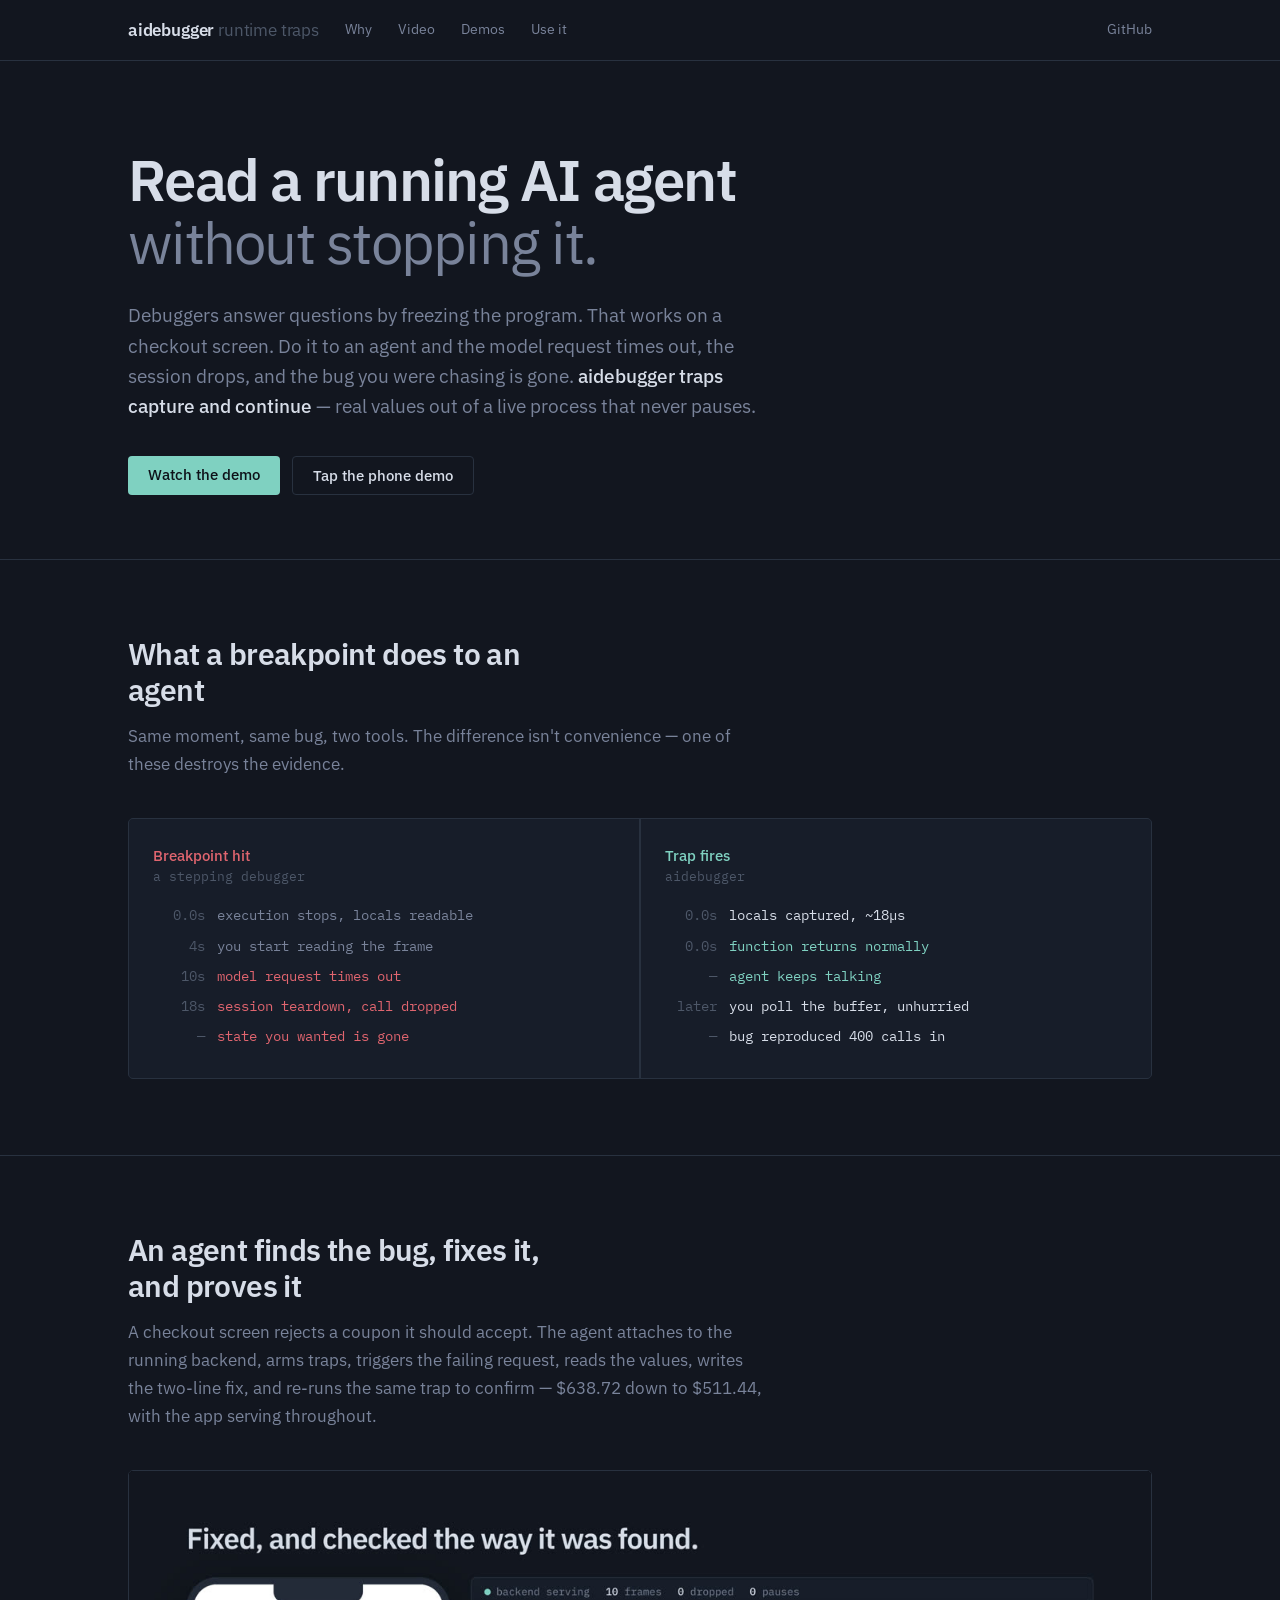
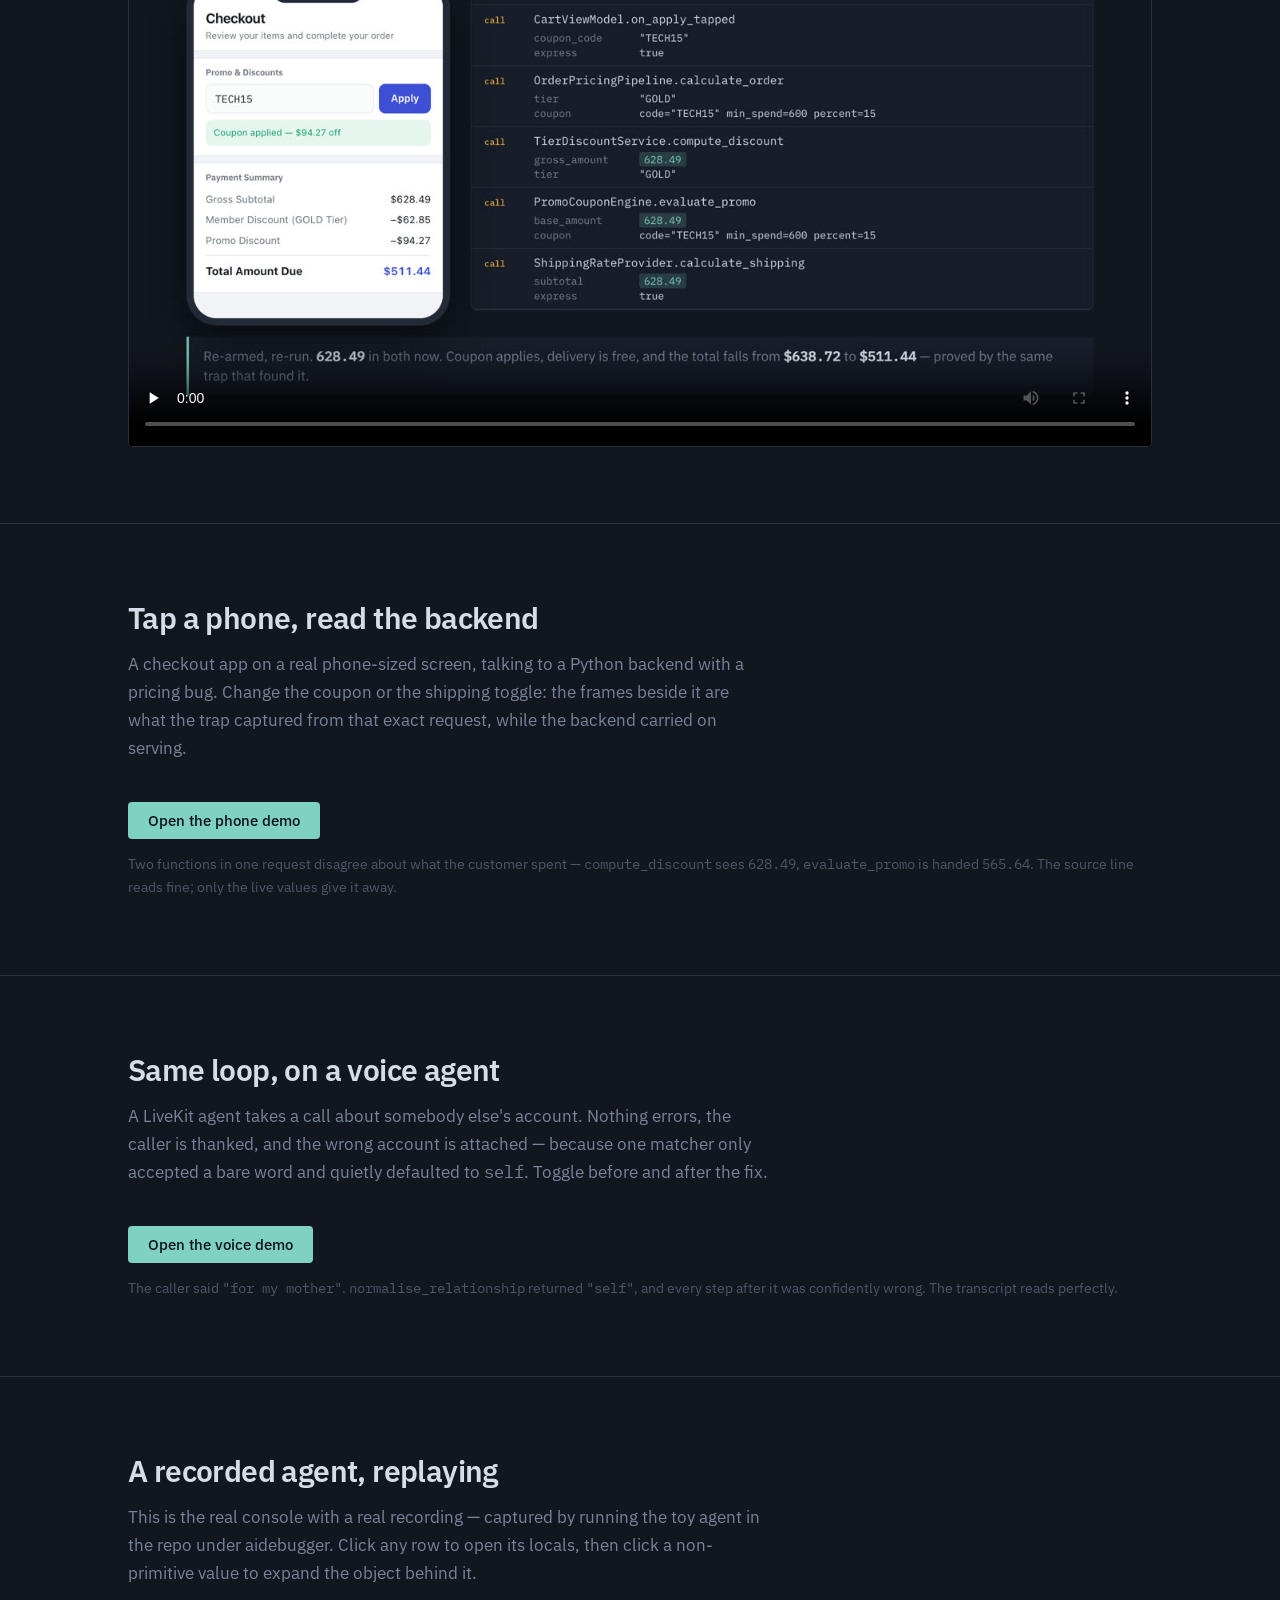
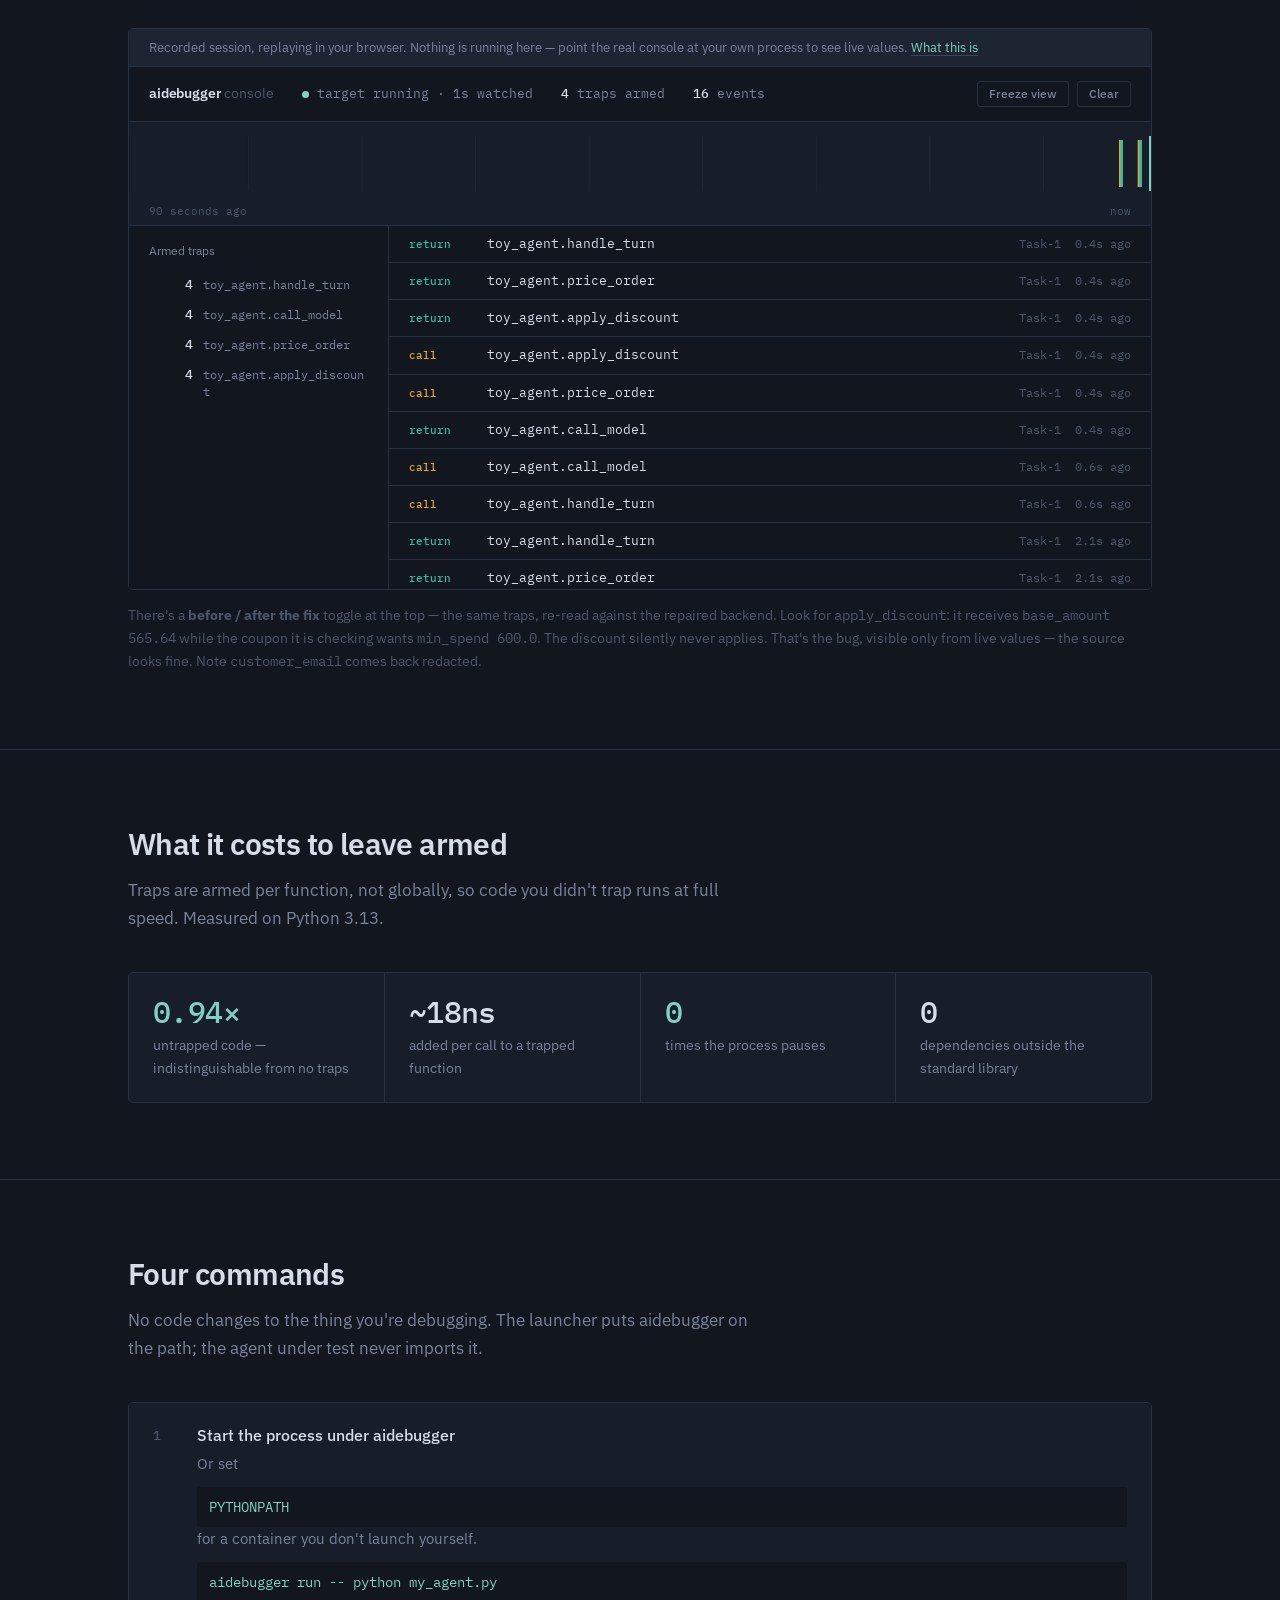
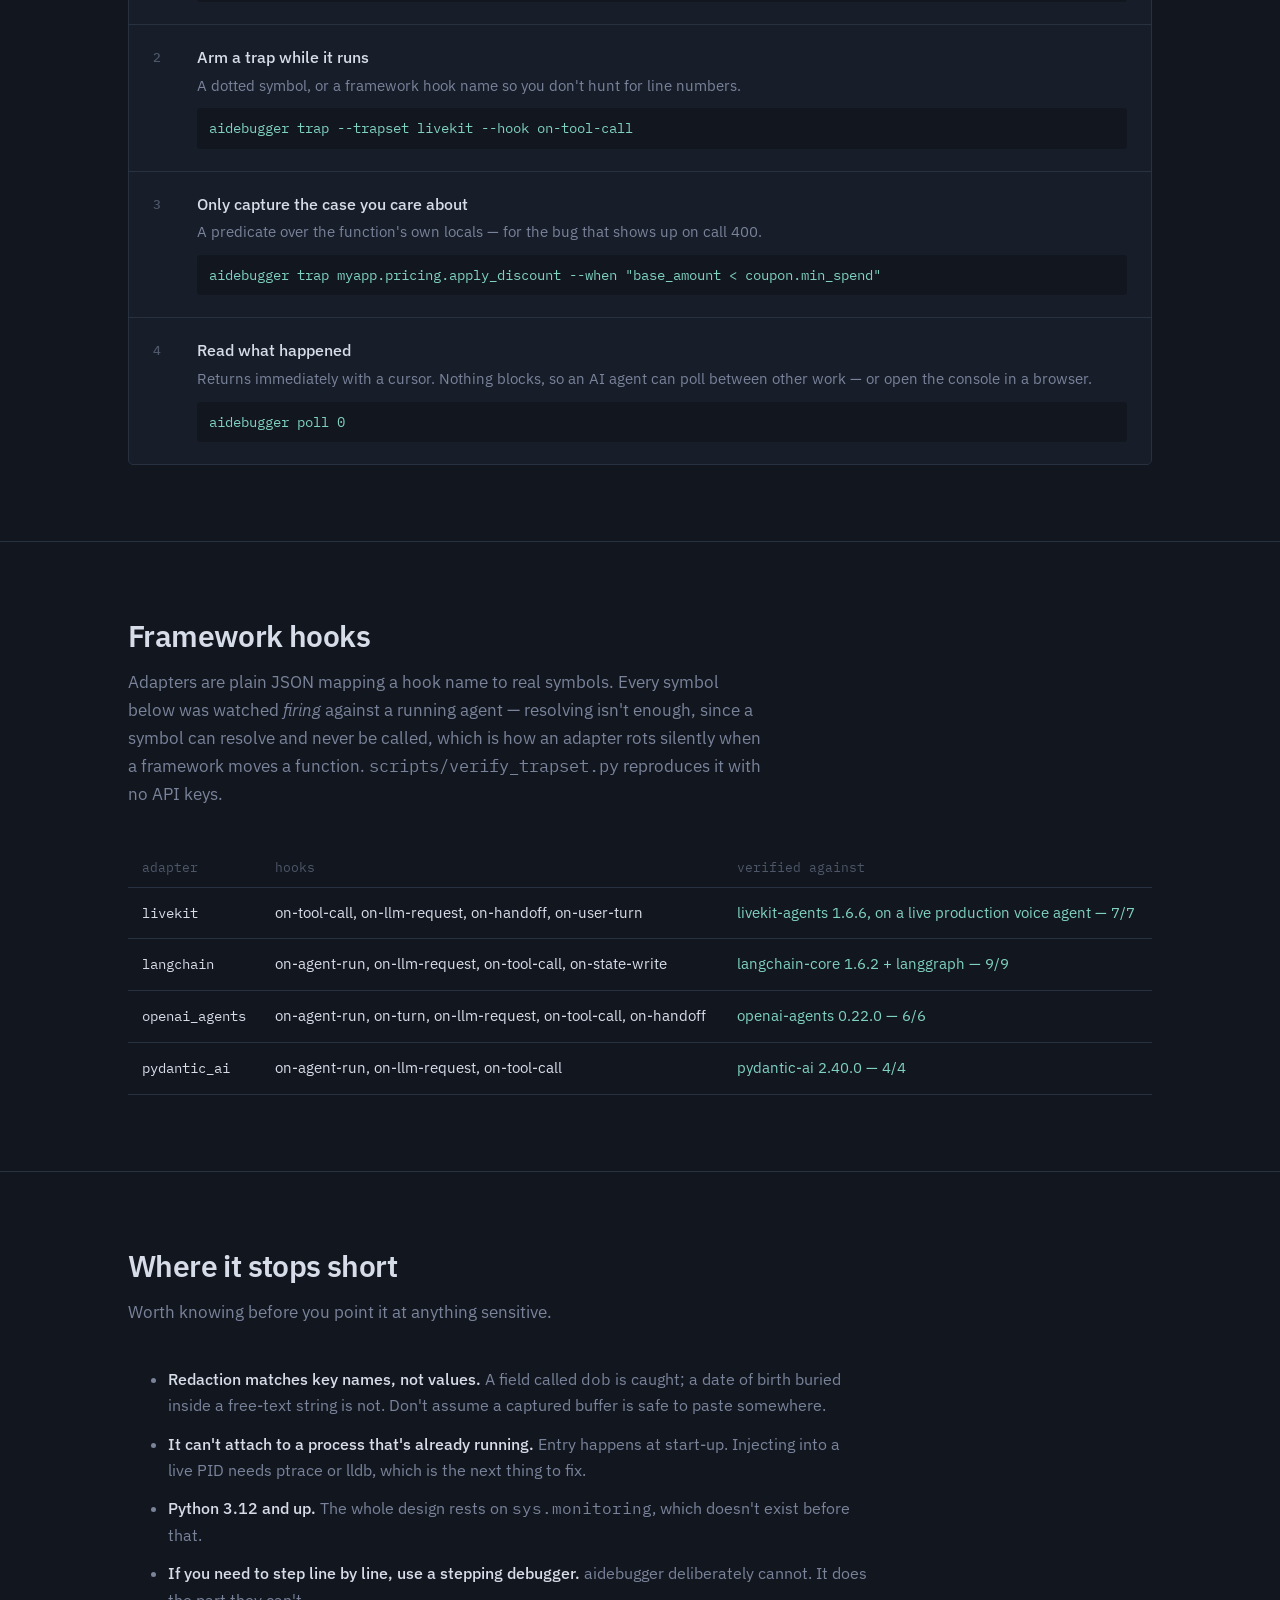
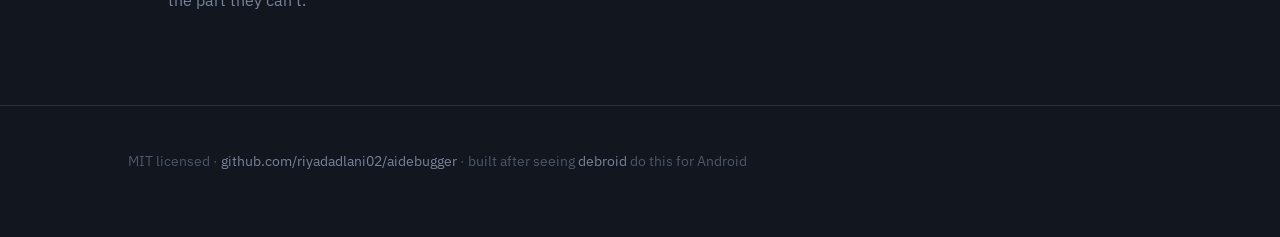
==== docs/index.html @ eb66b2c8 "feat: before/after toggle, and a voice agent demo The checkout demo now toggles between the shipped " ====
<!doctype html>
<html lang="en">
<meta charset="utf-8">
<meta name="viewport" content="width=device-width,initial-scale=1">
<title>aidebugger — read a running AI agent without stopping it</title>
<meta name="description" content="Non-stopping runtime traps for live AI agent processes. Capture real values from a running agent without pausing it.">
<link rel="preconnect" href="https://fonts.gstatic.com" crossorigin>
<link href="https://fonts.googleapis.com/css2?family=IBM+Plex+Mono:wght@400;500&family=IBM+Plex+Sans:wght@400;500;600&display=swap" rel="stylesheet">
<style>
  :root{
    --ink:#12161f; --ink2:#171d29; --line:#28313f; --text:#d7dde8;
    --dim:#79839a; --faint:#4d5768; --live:#7fd1c1;
    --call:#e0a33e; --return:#3fb8a0; --stop:#e0656f;
    --sans:"IBM Plex Sans",ui-sans-serif,system-ui,-apple-system,"Segoe UI",sans-serif;
    --mono:"IBM Plex Mono",ui-monospace,SFMono-Regular,Menlo,monospace;
    --wrap:1080px;
  }
  *{box-sizing:border-box}
  body{margin:0;background:var(--ink);color:var(--text);font:16px/1.65 var(--sans);
       -webkit-font-smoothing:antialiased}
  .wrap{max-width:var(--wrap);margin:0 auto;padding:0 28px}
  a{color:var(--live)}
  code,kbd{font-family:var(--mono)}

  /* nav */
  nav{border-bottom:1px solid var(--line)}
  nav .wrap{display:flex;align-items:center;gap:26px;padding-top:16px;padding-bottom:16px}
  .logo{font-weight:600;letter-spacing:-.01em;font-size:17px}
  .logo em{font-style:normal;color:var(--faint);font-weight:400}
  nav a{color:var(--dim);text-decoration:none;font-size:14px}
  nav a:hover{color:var(--text)}
  nav .sp{margin-left:auto}

  /* hero */
  .hero{padding:88px 0 64px;border-bottom:1px solid var(--line)}
  h1{font:600 clamp(34px,5.4vw,58px)/1.08 var(--sans);letter-spacing:-.03em;margin:0;
     max-width:19ch}
  h1 .thin{color:var(--dim);font-weight:400}
  .lede{margin:26px 0 0;max-width:60ch;font-size:19px;line-height:1.6;color:var(--dim)}
  .lede b{color:var(--text);font-weight:500}
  .cta{display:flex;gap:12px;margin-top:34px;flex-wrap:wrap}
  .btn{display:inline-block;padding:11px 20px;border-radius:4px;text-decoration:none;
       font:500 15px/1 var(--sans)}
  .btn.solid{background:var(--live);color:#0e1219}
  .btn.solid:hover{background:#96ded0}
  .btn.ghost{border:1px solid var(--line);color:var(--text)}
  .btn.ghost:hover{border-color:var(--faint)}

  /* the split: what happens when you pause */
  section{padding:76px 0;border-bottom:1px solid var(--line)}
  h2{font:600 30px/1.2 var(--sans);letter-spacing:-.02em;margin:0 0 14px;max-width:26ch}
  .sub{color:var(--dim);max-width:64ch;margin:0 0 40px;font-size:17px}
  .split{display:grid;grid-template-columns:1fr 1fr;gap:2px;background:var(--line);
         border:1px solid var(--line);border-radius:5px;overflow:hidden}
  .pane{background:var(--ink2);padding:26px 24px}
  .pane h3{margin:0 0 4px;font:500 15px/1.4 var(--sans)}
  .pane .who{font:400 12.5px/1 var(--mono);color:var(--faint);margin-bottom:18px}
  .pane.bad h3{color:var(--stop)} .pane.good h3{color:var(--live)}
  .tl{list-style:none;margin:0;padding:0;font:400 13.5px/1.5 var(--mono)}
  .tl li{display:grid;grid-template-columns:52px 1fr;gap:12px;padding:5px 0;color:var(--dim)}
  .tl li span{color:var(--faint);text-align:right}
  .tl li.hit{color:var(--text)}
  .tl li.dead{color:var(--stop)}
  .tl li.alive{color:var(--live)}

  /* demo */
  .demo-frame{border:1px solid var(--line);border-radius:5px;overflow:hidden;background:var(--ink2)}
  .demo-frame iframe{display:block;width:100%;height:560px;border:0;background:var(--ink)}
  .video-frame{border:1px solid var(--line);border-radius:5px;overflow:hidden;background:#000;
               line-height:0}
  .video-frame video{display:block;width:100%;height:auto}
  .demo-hint{margin:14px 0 0;color:var(--faint);font-size:14px}

  /* steps */
  .steps{counter-reset:s;display:grid;gap:1px;background:var(--line);
         border:1px solid var(--line);border-radius:5px;overflow:hidden}
  .step{background:var(--ink2);padding:22px 24px;display:grid;
        grid-template-columns:26px 1fr;gap:18px;align-items:start}
  .step::before{counter-increment:s;content:counter(s);font:500 13px/1.7 var(--mono);
                color:var(--faint)}
  .step h3{margin:0 0 5px;font:500 15.5px/1.4 var(--sans)}
  .step p{margin:0;color:var(--dim);font-size:15px}
  .step code{display:block;margin-top:10px;color:var(--live);font-size:13.5px;
             background:var(--ink);padding:9px 12px;border-radius:3px;overflow-x:auto}

  /* numbers */
  .figs{display:grid;grid-template-columns:repeat(auto-fit,minmax(190px,1fr));gap:1px;
        background:var(--line);border:1px solid var(--line);border-radius:5px;overflow:hidden}
  .fig{background:var(--ink2);padding:22px 24px}
  .fig b{display:block;font:500 30px/1.1 var(--mono);letter-spacing:-.02em}
  .fig span{color:var(--dim);font-size:14px;display:block;margin-top:6px}
  .fig.ok b{color:var(--live)}

  /* trapsets table */
  table{width:100%;border-collapse:collapse;font-size:15px}
  th,td{text-align:left;padding:13px 14px;border-bottom:1px solid var(--line);vertical-align:top}
  th{color:var(--faint);font:500 12.5px/1 var(--mono);font-weight:400}
  td code{font-size:13.5px;color:var(--text)}
  .yes{color:var(--live)} .no{color:var(--call)}

  .limits li{margin-bottom:12px;color:var(--dim);max-width:70ch}
  .limits b{color:var(--text);font-weight:500}

  footer{padding:44px 0 64px;color:var(--faint);font-size:14px}
  footer a{color:var(--dim);text-decoration:none}
  footer a:hover{color:var(--text)}

  @media (max-width:760px){
    .split{grid-template-columns:1fr}
    .hero{padding:56px 0 44px}
    .demo-frame iframe{height:460px}
  }
</style>

<nav><div class="wrap">
  <span class="logo">aidebugger <em>runtime traps</em></span>
  <a href="#pause">Why</a>
  <a href="#video">Video</a>
  <a href="#phone">Demos</a>
  <a href="#use">Use it</a>
  <span class="sp"></span>
  <a href="https://github.com/riyadadlani02/aidebugger">GitHub</a>
</div></nav>

<header class="hero"><div class="wrap">
  <h1>Read a running AI agent <span class="thin">without stopping it.</span></h1>
  <p class="lede">Debuggers answer questions by freezing the program. That works on a checkout
     screen. Do it to an agent and the model request times out, the session drops, and the bug
     you were chasing is gone. <b>aidebugger traps capture and continue</b> — real values out of a
     live process that never pauses.</p>
  <div class="cta">
    <a class="btn solid" href="#video">Watch the demo</a>
    <a class="btn ghost" href="demo-phone/">Tap the phone demo</a>
  </div>
</div></header>

<section id="pause"><div class="wrap">
  <h2>What a breakpoint does to an agent</h2>
  <p class="sub">Same moment, same bug, two tools. The difference isn't convenience — one of these
     destroys the evidence.</p>
  <div class="split">
    <div class="pane bad">
      <h3>Breakpoint hit</h3>
      <div class="who">a stepping debugger</div>
      <ul class="tl">
        <li><span>0.0s</span>execution stops, locals readable</li>
        <li><span>4s</span>you start reading the frame</li>
        <li class="dead"><span>10s</span>model request times out</li>
        <li class="dead"><span>18s</span>session teardown, call dropped</li>
        <li class="dead"><span>—</span>state you wanted is gone</li>
      </ul>
    </div>
    <div class="pane good">
      <h3>Trap fires</h3>
      <div class="who">aidebugger</div>
      <ul class="tl">
        <li class="hit"><span>0.0s</span>locals captured, ~18µs</li>
        <li class="alive"><span>0.0s</span>function returns normally</li>
        <li class="alive"><span>—</span>agent keeps talking</li>
        <li class="hit"><span>later</span>you poll the buffer, unhurried</li>
        <li class="hit"><span>—</span>bug reproduced 400 calls in</li>
      </ul>
    </div>
  </div>
</div></section>

<section id="video"><div class="wrap">
  <h2>An agent finds the bug, fixes it, and proves it</h2>
  <p class="sub">A checkout screen rejects a coupon it should accept. The agent attaches to the
     running backend, arms traps, triggers the failing request, reads the values, writes the
     two-line fix, and re-runs the same trap to confirm — $638.72 down to $511.44, with the app
     serving throughout.</p>
  <div class="video-frame">
    <video controls preload="none" poster="aidebugger-demo-poster.jpg"
           playsinline width="1920" height="1080">
      <source src="aidebugger-demo.mp4" type="video/mp4">
      Your browser can't play this video — <a href="aidebugger-demo.mp4">download it instead</a>.
    </video>
  </div>
</div></section>

<section id="phone"><div class="wrap">
  <h2>Tap a phone, read the backend</h2>
  <p class="sub">A checkout app on a real phone-sized screen, talking to a Python backend with a
     pricing bug. Change the coupon or the shipping toggle: the frames beside it are what the trap
     captured from that exact request, while the backend carried on serving.</p>
  <a class="btn solid" href="demo-phone/">Open the phone demo</a>
  <p class="demo-hint">Two functions in one request disagree about what the customer spent —
     <code>compute_discount</code> sees <code>628.49</code>, <code>evaluate_promo</code> is handed
     <code>565.64</code>. The source line reads fine; only the live values give it away.</p>
</div></section>

<section id="voice"><div class="wrap">
  <h2>Same loop, on a voice agent</h2>
  <p class="sub">A LiveKit agent takes a call about somebody else's account. Nothing errors, the
     caller is thanked, and the wrong account is attached — because one matcher only accepted a
     bare word and quietly defaulted to <code>self</code>. Toggle before and after the fix.</p>
  <a class="btn solid" href="demo-voice/">Open the voice demo</a>
  <p class="demo-hint">The caller said <code>"for my mother"</code>.
     <code>normalise_relationship</code> returned <code>"self"</code>, and every step after it was
     confidently wrong. The transcript reads perfectly.</p>
</div></section>

<section id="demo"><div class="wrap">
  <h2>A recorded agent, replaying</h2>
  <p class="sub">This is the real console with a real recording — captured by running the toy
     agent in the repo under aidebugger. Click any row to open its locals, then click a
     non-primitive value to expand the object behind it.</p>
  <div class="demo-frame"><iframe src="demo/" title="aidebugger console replaying a recorded session"
       loading="lazy"></iframe></div>
  <p class="demo-hint">There's a <strong>before / after the fix</strong> toggle at the top — the
     same traps, re-read against the repaired backend. Look for <code>apply_discount</code>: it receives
     <code>base_amount 565.64</code> while the coupon it is checking wants
     <code>min_spend 600.0</code>. The discount silently never applies. That's the bug, visible
     only from live values — the source looks fine. Note <code>customer_email</code> comes back
     redacted.</p>
</div></section>

<section><div class="wrap">
  <h2>What it costs to leave armed</h2>
  <p class="sub">Traps are armed per function, not globally, so code you didn't trap runs at full
     speed. Measured on Python 3.13.</p>
  <div class="figs">
    <div class="fig ok"><b>0.94×</b><span>untrapped code — indistinguishable from no traps</span></div>
    <div class="fig"><b>~18ns</b><span>added per call to a trapped function</span></div>
    <div class="fig ok"><b>0</b><span>times the process pauses</span></div>
    <div class="fig"><b>0</b><span>dependencies outside the standard library</span></div>
  </div>
</div></section>

<section id="use"><div class="wrap">
  <h2>Four commands</h2>
  <p class="sub">No code changes to the thing you're debugging. The launcher puts aidebugger on the
     path; the agent under test never imports it.</p>
  <div class="steps">
    <div class="step"><div>
      <h3>Start the process under aidebugger</h3>
      <p>Or set <code>PYTHONPATH</code> for a container you don't launch yourself.</p>
      <code>aidebugger run -- python my_agent.py</code>
    </div></div>
    <div class="step"><div>
      <h3>Arm a trap while it runs</h3>
      <p>A dotted symbol, or a framework hook name so you don't hunt for line numbers.</p>
      <code>aidebugger trap --trapset livekit --hook on-tool-call</code>
    </div></div>
    <div class="step"><div>
      <h3>Only capture the case you care about</h3>
      <p>A predicate over the function's own locals — for the bug that shows up on call 400.</p>
      <code>aidebugger trap myapp.pricing.apply_discount --when "base_amount &lt; coupon.min_spend"</code>
    </div></div>
    <div class="step"><div>
      <h3>Read what happened</h3>
      <p>Returns immediately with a cursor. Nothing blocks, so an AI agent can poll between
         other work — or open the console in a browser.</p>
      <code>aidebugger poll 0</code>
    </div></div>
  </div>
</div></section>

<section><div class="wrap">
  <h2>Framework hooks</h2>
  <p class="sub">Adapters are plain JSON mapping a hook name to real symbols. Every symbol below
     was watched <em>firing</em> against a running agent — resolving isn't enough, since a symbol
     can resolve and never be called, which is how an adapter rots silently when a framework moves
     a function. <code>scripts/verify_trapset.py</code> reproduces it with no API keys.</p>
  <table>
    <tr><th>adapter</th><th>hooks</th><th>verified against</th></tr>
    <tr>
      <td><code>livekit</code></td>
      <td>on-tool-call, on-llm-request, on-handoff, on-user-turn</td>
      <td class="yes">livekit-agents 1.6.6, on a live production voice agent — 7/7</td>
    </tr>
    <tr>
      <td><code>langchain</code></td>
      <td>on-agent-run, on-llm-request, on-tool-call, on-state-write</td>
      <td class="yes">langchain-core 1.6.2 + langgraph — 9/9</td>
    </tr>
    <tr>
      <td><code>openai_agents</code></td>
      <td>on-agent-run, on-turn, on-llm-request, on-tool-call, on-handoff</td>
      <td class="yes">openai-agents 0.22.0 — 6/6</td>
    </tr>
    <tr>
      <td><code>pydantic_ai</code></td>
      <td>on-agent-run, on-llm-request, on-tool-call</td>
      <td class="yes">pydantic-ai 2.40.0 — 4/4</td>
    </tr>
  </table>
</div></section>

<section><div class="wrap">
  <h2>Where it stops short</h2>
  <p class="sub">Worth knowing before you point it at anything sensitive.</p>
  <ul class="limits">
    <li><b>Redaction matches key names, not values.</b> A field called <code>dob</code> is caught;
      a date of birth buried inside a free-text string is not. Don't assume a captured buffer is
      safe to paste somewhere.</li>
    <li><b>It can't attach to a process that's already running.</b> Entry happens at start-up.
      Injecting into a live PID needs ptrace or lldb, which is the next thing to fix.</li>
    <li><b>Python 3.12 and up.</b> The whole design rests on <code>sys.monitoring</code>, which
      doesn't exist before that.</li>
    <li><b>If you need to step line by line, use a stepping debugger.</b> aidebugger deliberately
      cannot. It does the part they can't.</li>
  </ul>
</div></section>

<footer><div class="wrap">
  MIT licensed · <a href="https://github.com/riyadadlani02/aidebugger">github.com/riyadadlani02/aidebugger</a>
  · built after seeing <a href="https://github.com/PatilShreyas/debroid">debroid</a> do this for Android
</div></footer>
</html>
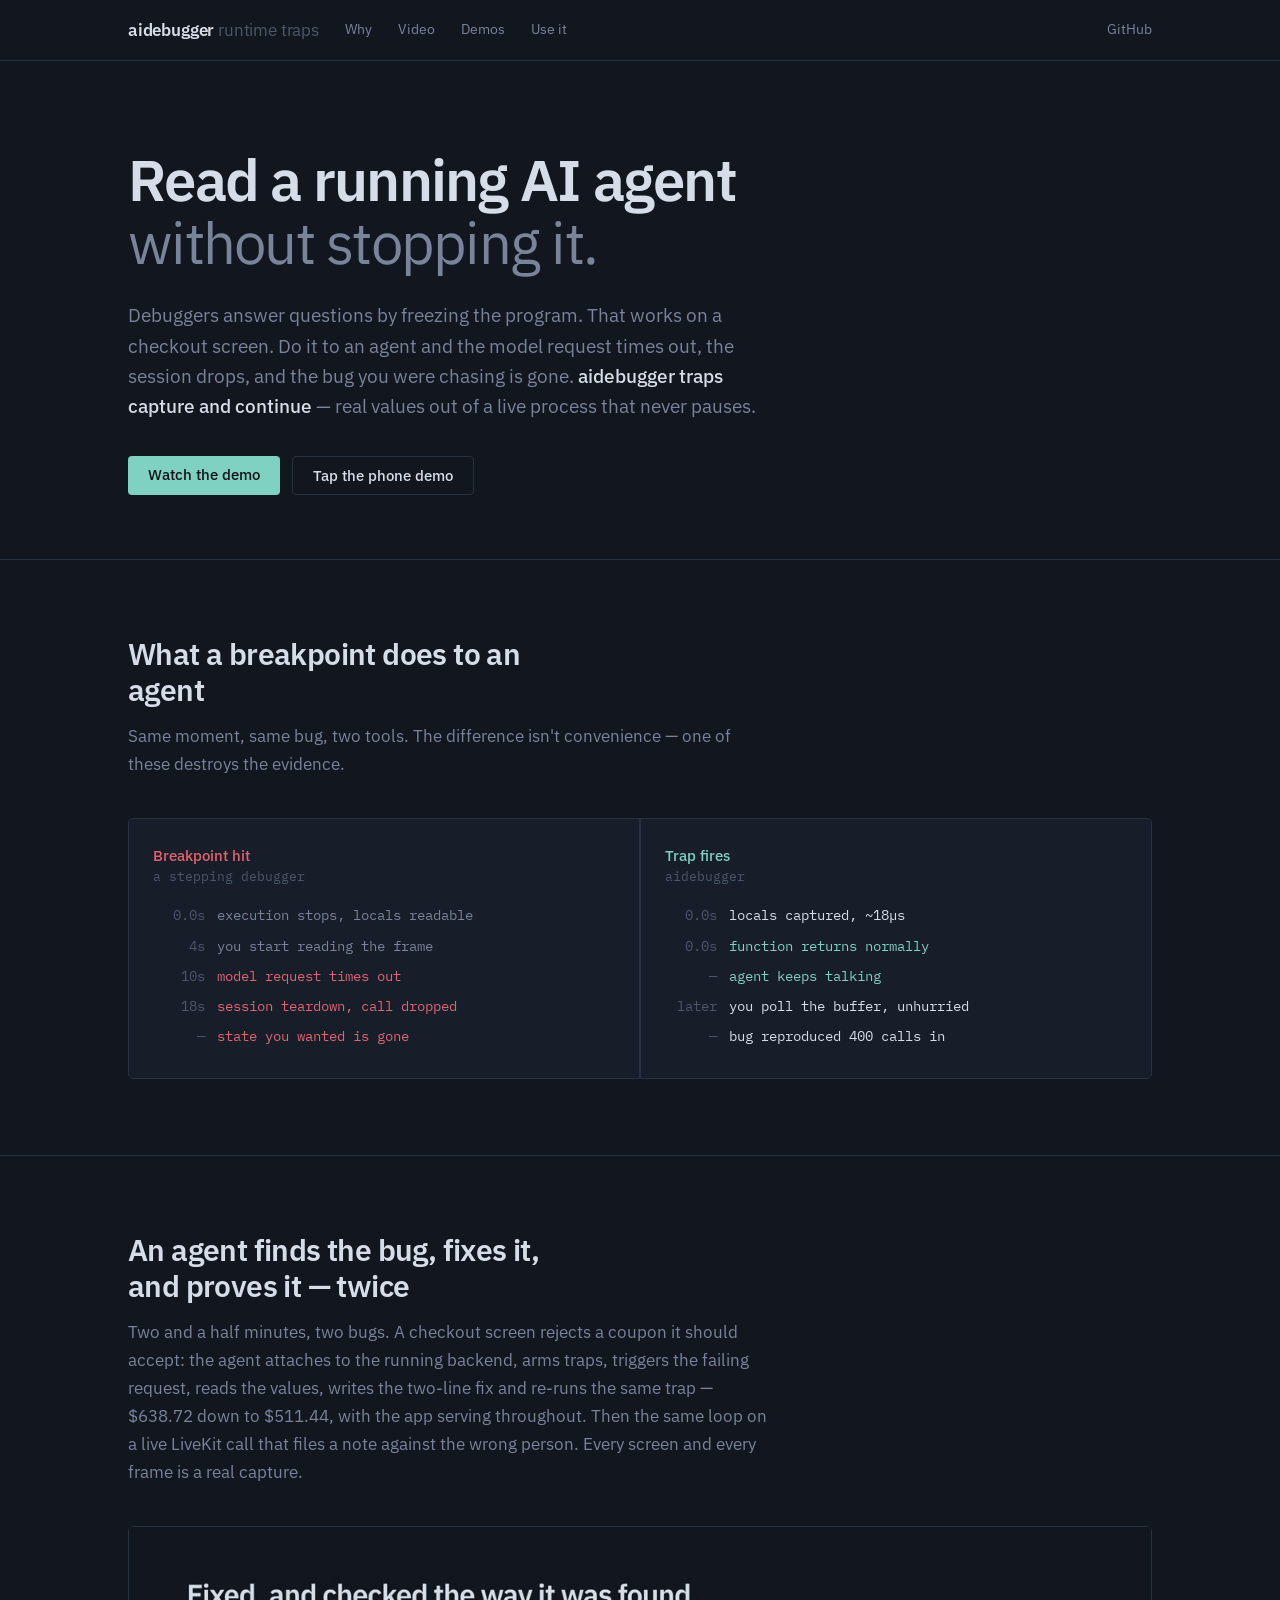
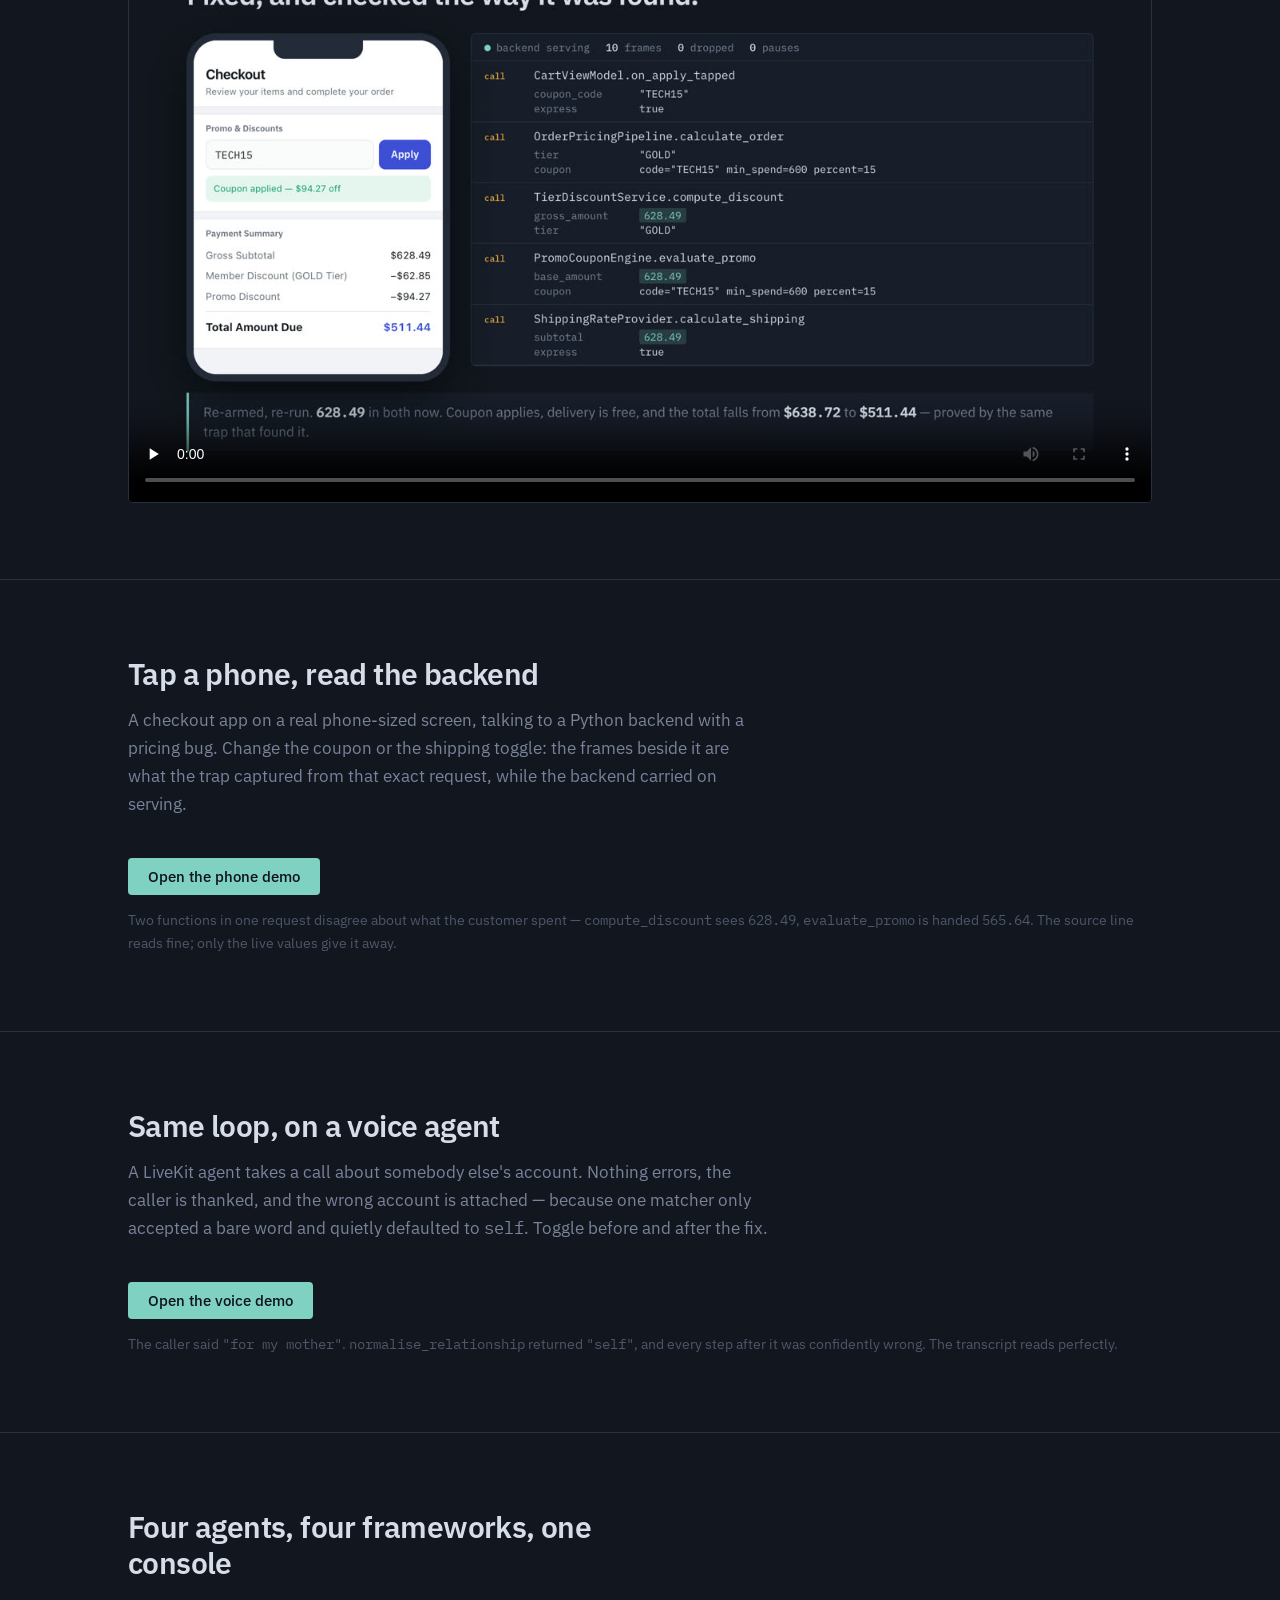
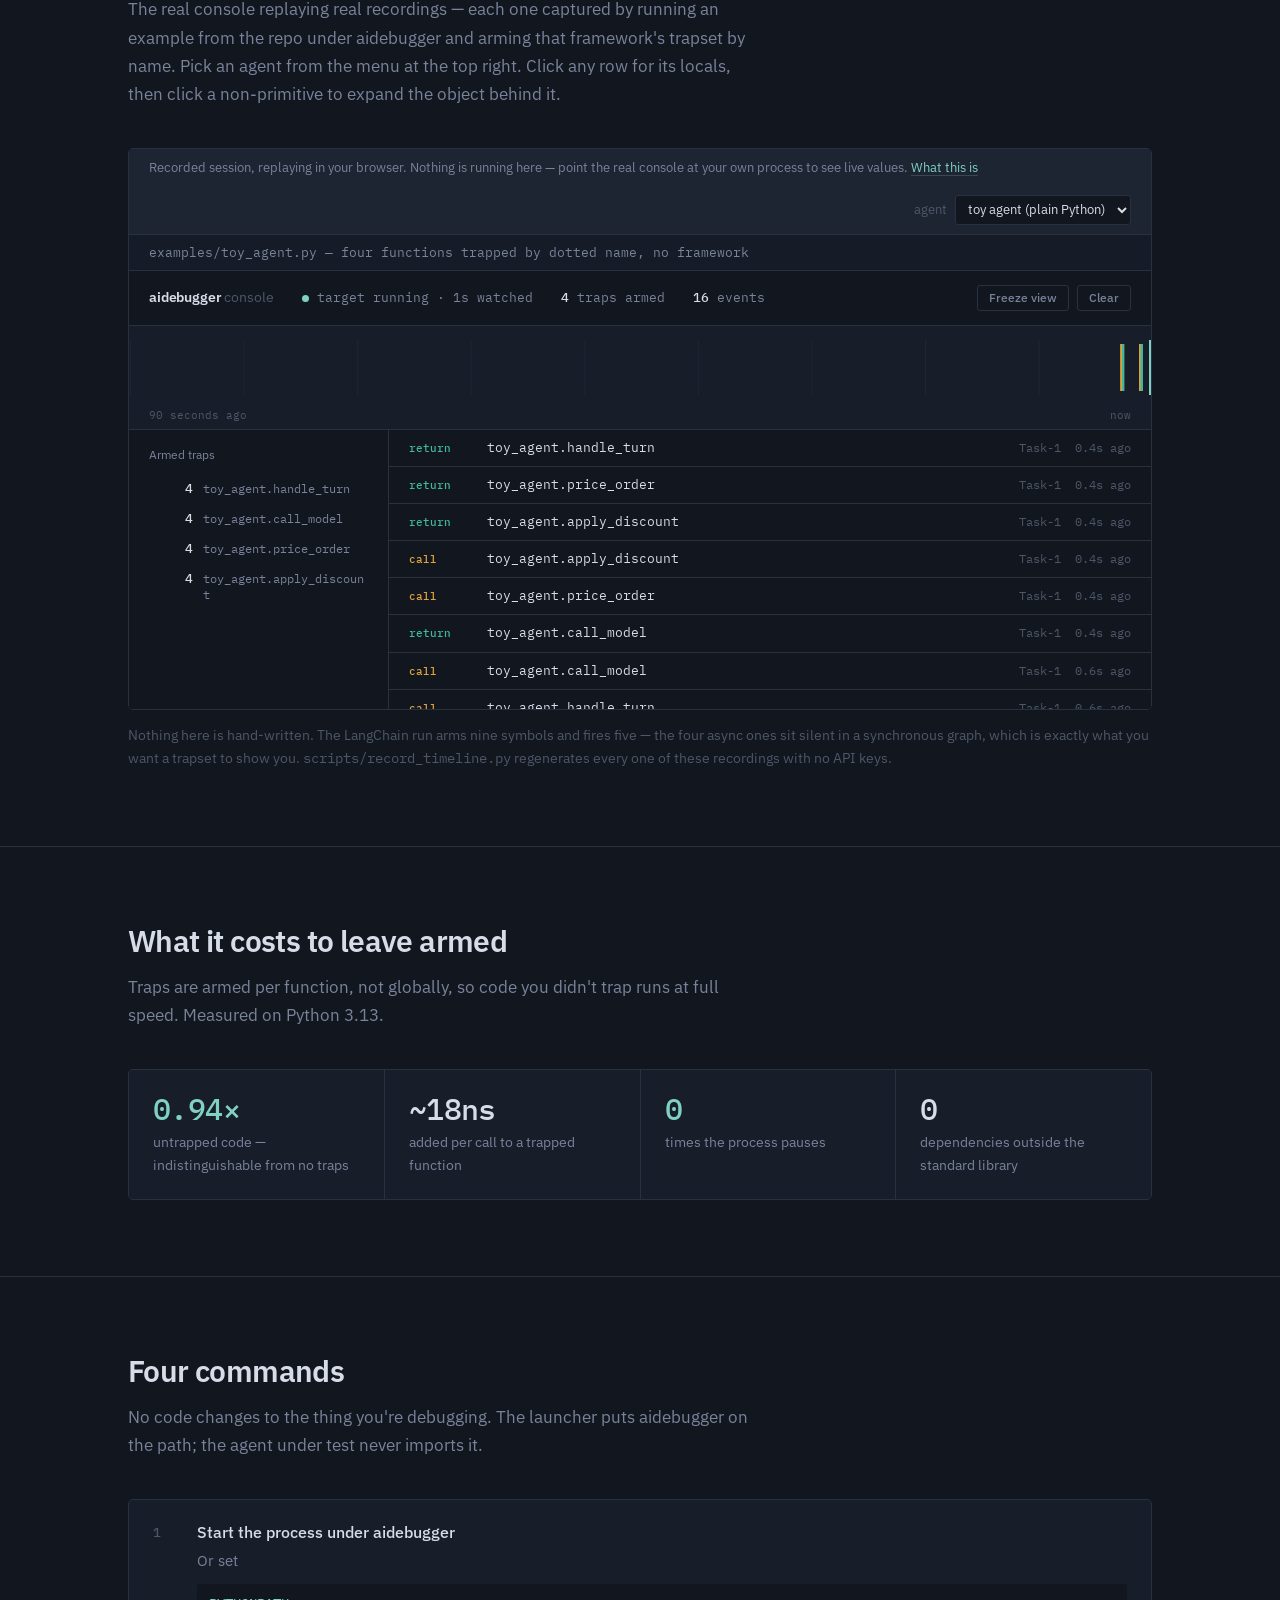
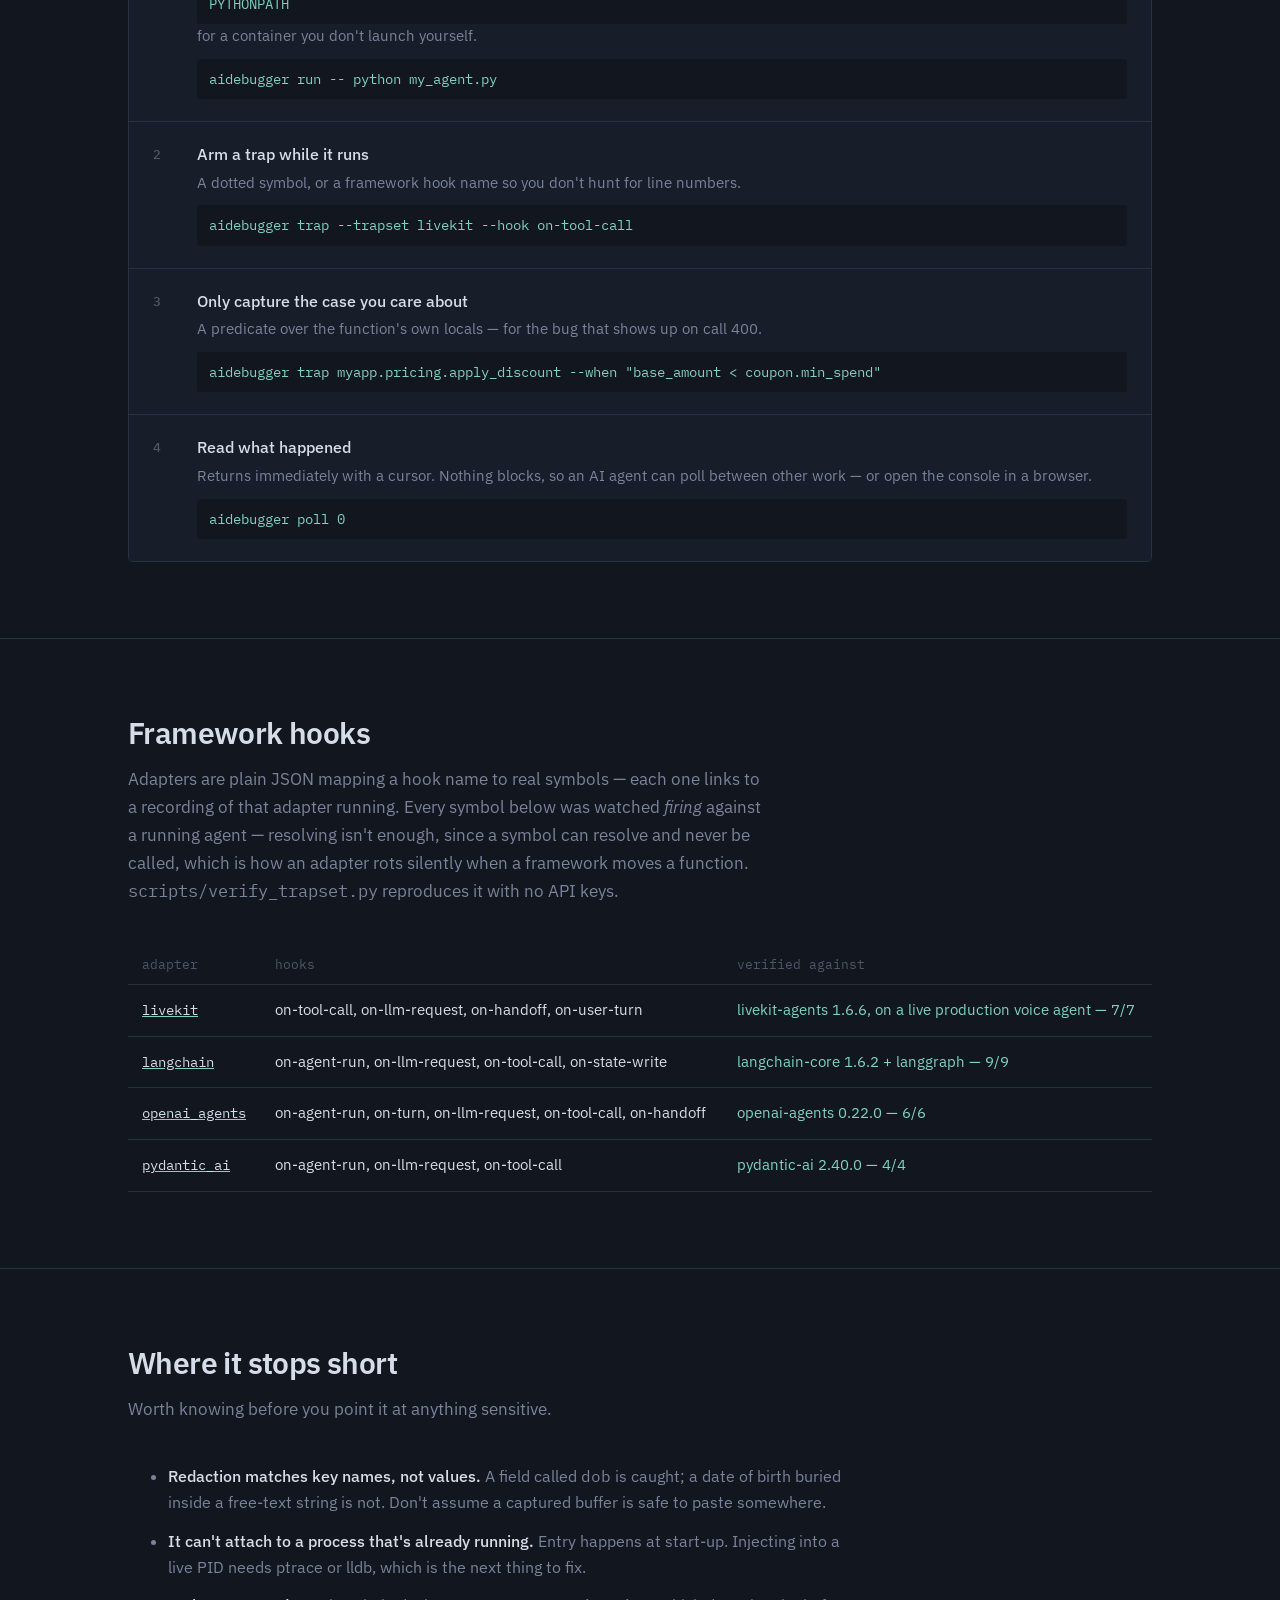
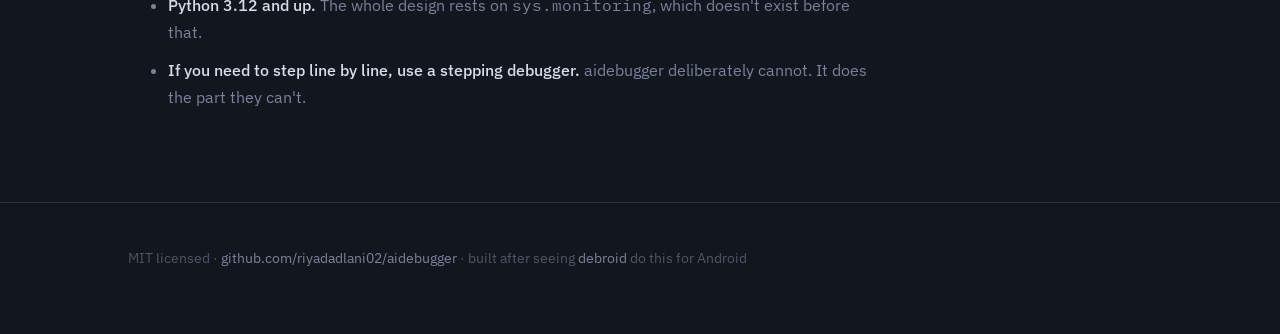
==== commit 0a597045: "feat: three more agents on the site, one video for both bugs The console replay now carries four rec" ====
--- a/docs/index.html
+++ b/docs/index.html
@@ -165,11 +165,12 @@
 </div></section>
 
 <section id="video"><div class="wrap">
-  <h2>An agent finds the bug, fixes it, and proves it</h2>
-  <p class="sub">A checkout screen rejects a coupon it should accept. The agent attaches to the
-     running backend, arms traps, triggers the failing request, reads the values, writes the
-     two-line fix, and re-runs the same trap to confirm — $638.72 down to $511.44, with the app
-     serving throughout.</p>
+  <h2>An agent finds the bug, fixes it, and proves it &mdash; twice</h2>
+  <p class="sub">Two and a half minutes, two bugs. A checkout screen rejects a coupon it should
+     accept: the agent attaches to the running backend, arms traps, triggers the failing request,
+     reads the values, writes the two-line fix and re-runs the same trap &mdash; $638.72 down to
+     $511.44, with the app serving throughout. Then the same loop on a live LiveKit call that
+     files a note against the wrong person. Every screen and every frame is a real capture.</p>
   <div class="video-frame">
     <video controls preload="none" poster="aidebugger-demo-poster.jpg"
            playsinline width="1920" height="1080">
@@ -202,18 +203,17 @@
 </div></section>
 
 <section id="demo"><div class="wrap">
-  <h2>A recorded agent, replaying</h2>
-  <p class="sub">This is the real console with a real recording — captured by running the toy
-     agent in the repo under aidebugger. Click any row to open its locals, then click a
-     non-primitive value to expand the object behind it.</p>
+  <h2>Four agents, four frameworks, one console</h2>
+  <p class="sub">The real console replaying real recordings &mdash; each one captured by running an
+     example from the repo under aidebugger and arming that framework's trapset by name. Pick an agent
+     from the menu at the top right. Click any row for its locals, then click a non-primitive to
+     expand the object behind it.</p>
   <div class="demo-frame"><iframe src="demo/" title="aidebugger console replaying a recorded session"
        loading="lazy"></iframe></div>
-  <p class="demo-hint">There's a <strong>before / after the fix</strong> toggle at the top — the
-     same traps, re-read against the repaired backend. Look for <code>apply_discount</code>: it receives
-     <code>base_amount 565.64</code> while the coupon it is checking wants
-     <code>min_spend 600.0</code>. The discount silently never applies. That's the bug, visible
-     only from live values — the source looks fine. Note <code>customer_email</code> comes back
-     redacted.</p>
+  <p class="demo-hint">Nothing here is hand-written. The LangChain run arms nine symbols and fires
+     five &mdash; the four async ones sit silent in a synchronous graph, which is exactly what you
+     want a trapset to show you. <code>scripts/record_timeline.py</code> regenerates every one of
+     these recordings with no API keys.</p>
 </div></section>
 
 <section><div class="wrap">
@@ -259,29 +259,30 @@
 
 <section><div class="wrap">
   <h2>Framework hooks</h2>
-  <p class="sub">Adapters are plain JSON mapping a hook name to real symbols. Every symbol below
-     was watched <em>firing</em> against a running agent — resolving isn't enough, since a symbol
+  <p class="sub">Adapters are plain JSON mapping a hook name to real symbols &mdash; each one links
+     to a recording of that adapter running. Every symbol below was watched <em>firing</em> against
+     a running agent — resolving isn't enough, since a symbol
      can resolve and never be called, which is how an adapter rots silently when a framework moves
      a function. <code>scripts/verify_trapset.py</code> reproduces it with no API keys.</p>
   <table>
     <tr><th>adapter</th><th>hooks</th><th>verified against</th></tr>
     <tr>
-      <td><code>livekit</code></td>
+      <td><a href="demo-voice/"><code>livekit</code></a></td>
       <td>on-tool-call, on-llm-request, on-handoff, on-user-turn</td>
       <td class="yes">livekit-agents 1.6.6, on a live production voice agent — 7/7</td>
     </tr>
     <tr>
-      <td><code>langchain</code></td>
+      <td><a href="demo/?ds=langchain"><code>langchain</code></a></td>
       <td>on-agent-run, on-llm-request, on-tool-call, on-state-write</td>
       <td class="yes">langchain-core 1.6.2 + langgraph — 9/9</td>
     </tr>
     <tr>
-      <td><code>openai_agents</code></td>
+      <td><a href="demo/?ds=openai_agents"><code>openai_agents</code></a></td>
       <td>on-agent-run, on-turn, on-llm-request, on-tool-call, on-handoff</td>
       <td class="yes">openai-agents 0.22.0 — 6/6</td>
     </tr>
     <tr>
-      <td><code>pydantic_ai</code></td>
+      <td><a href="demo/?ds=pydantic_ai"><code>pydantic_ai</code></a></td>
       <td>on-agent-run, on-llm-request, on-tool-call</td>
       <td class="yes">pydantic-ai 2.40.0 — 4/4</td>
     </tr>
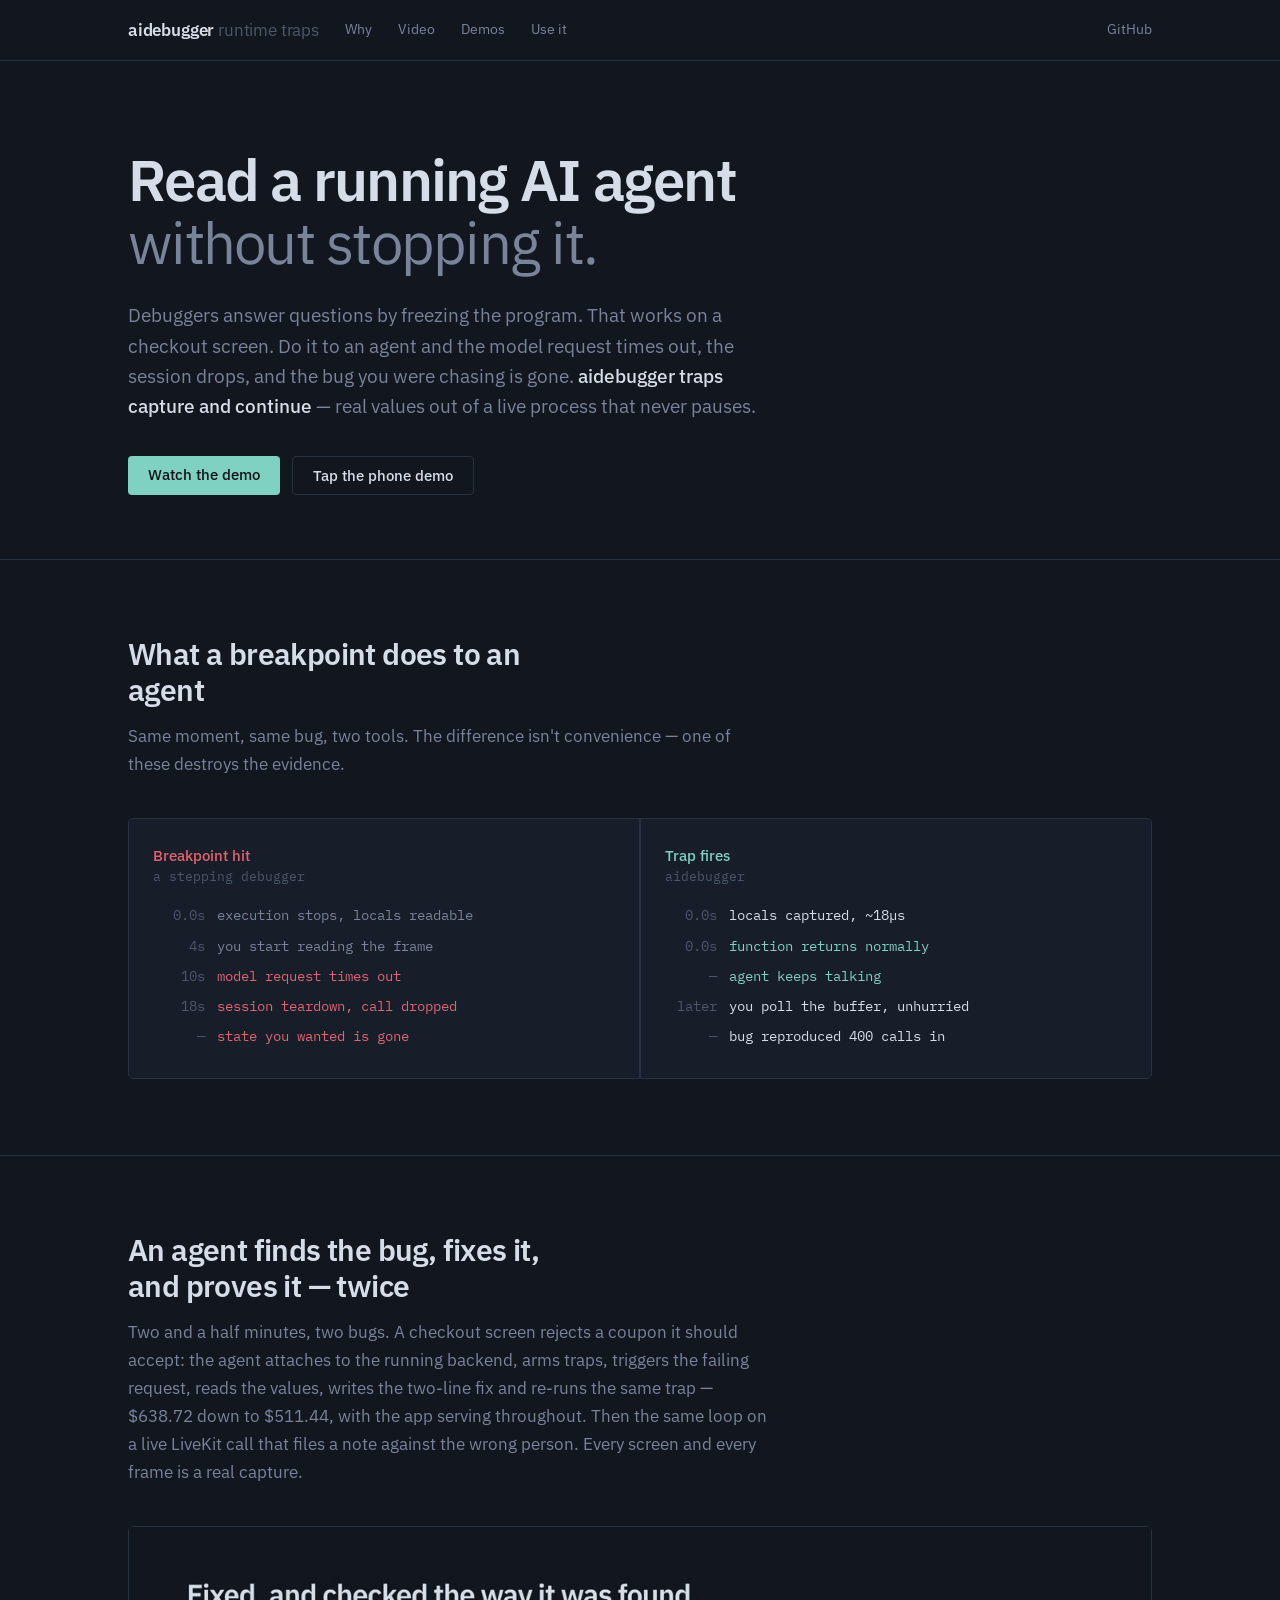
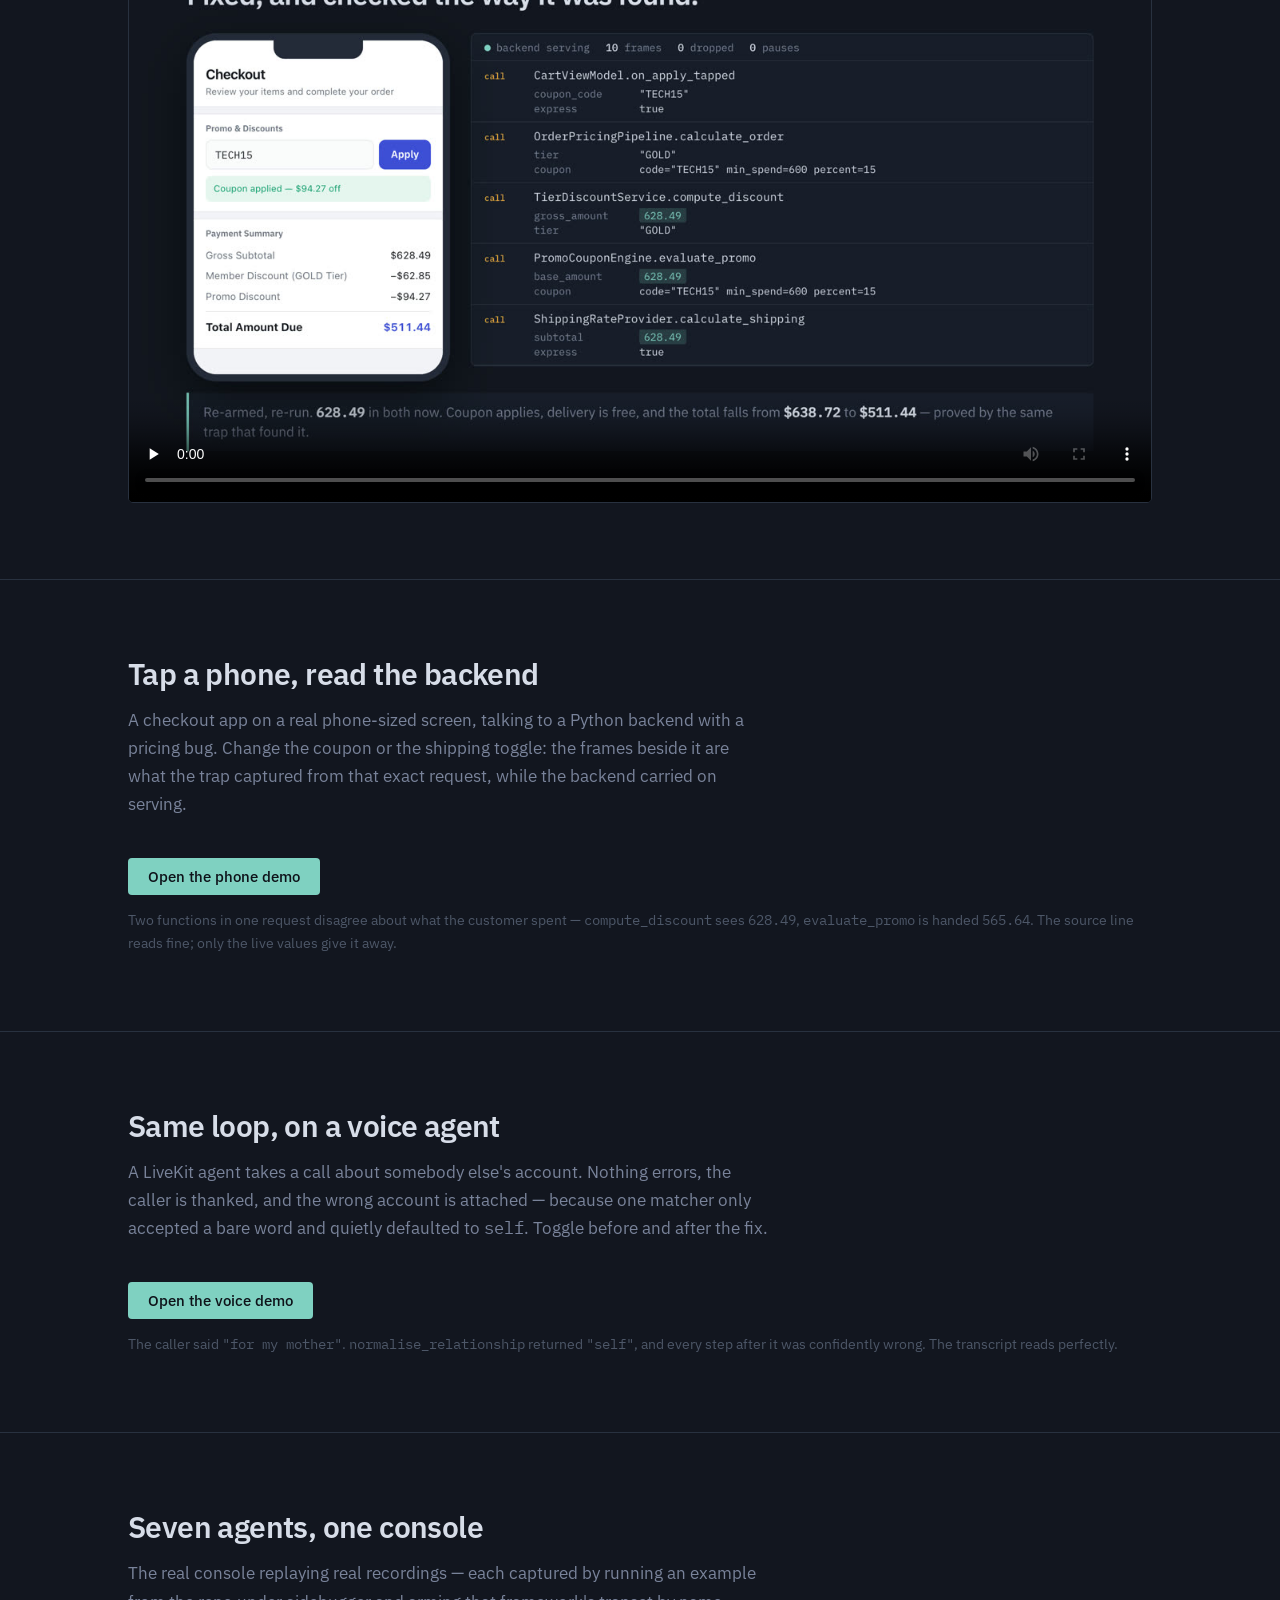
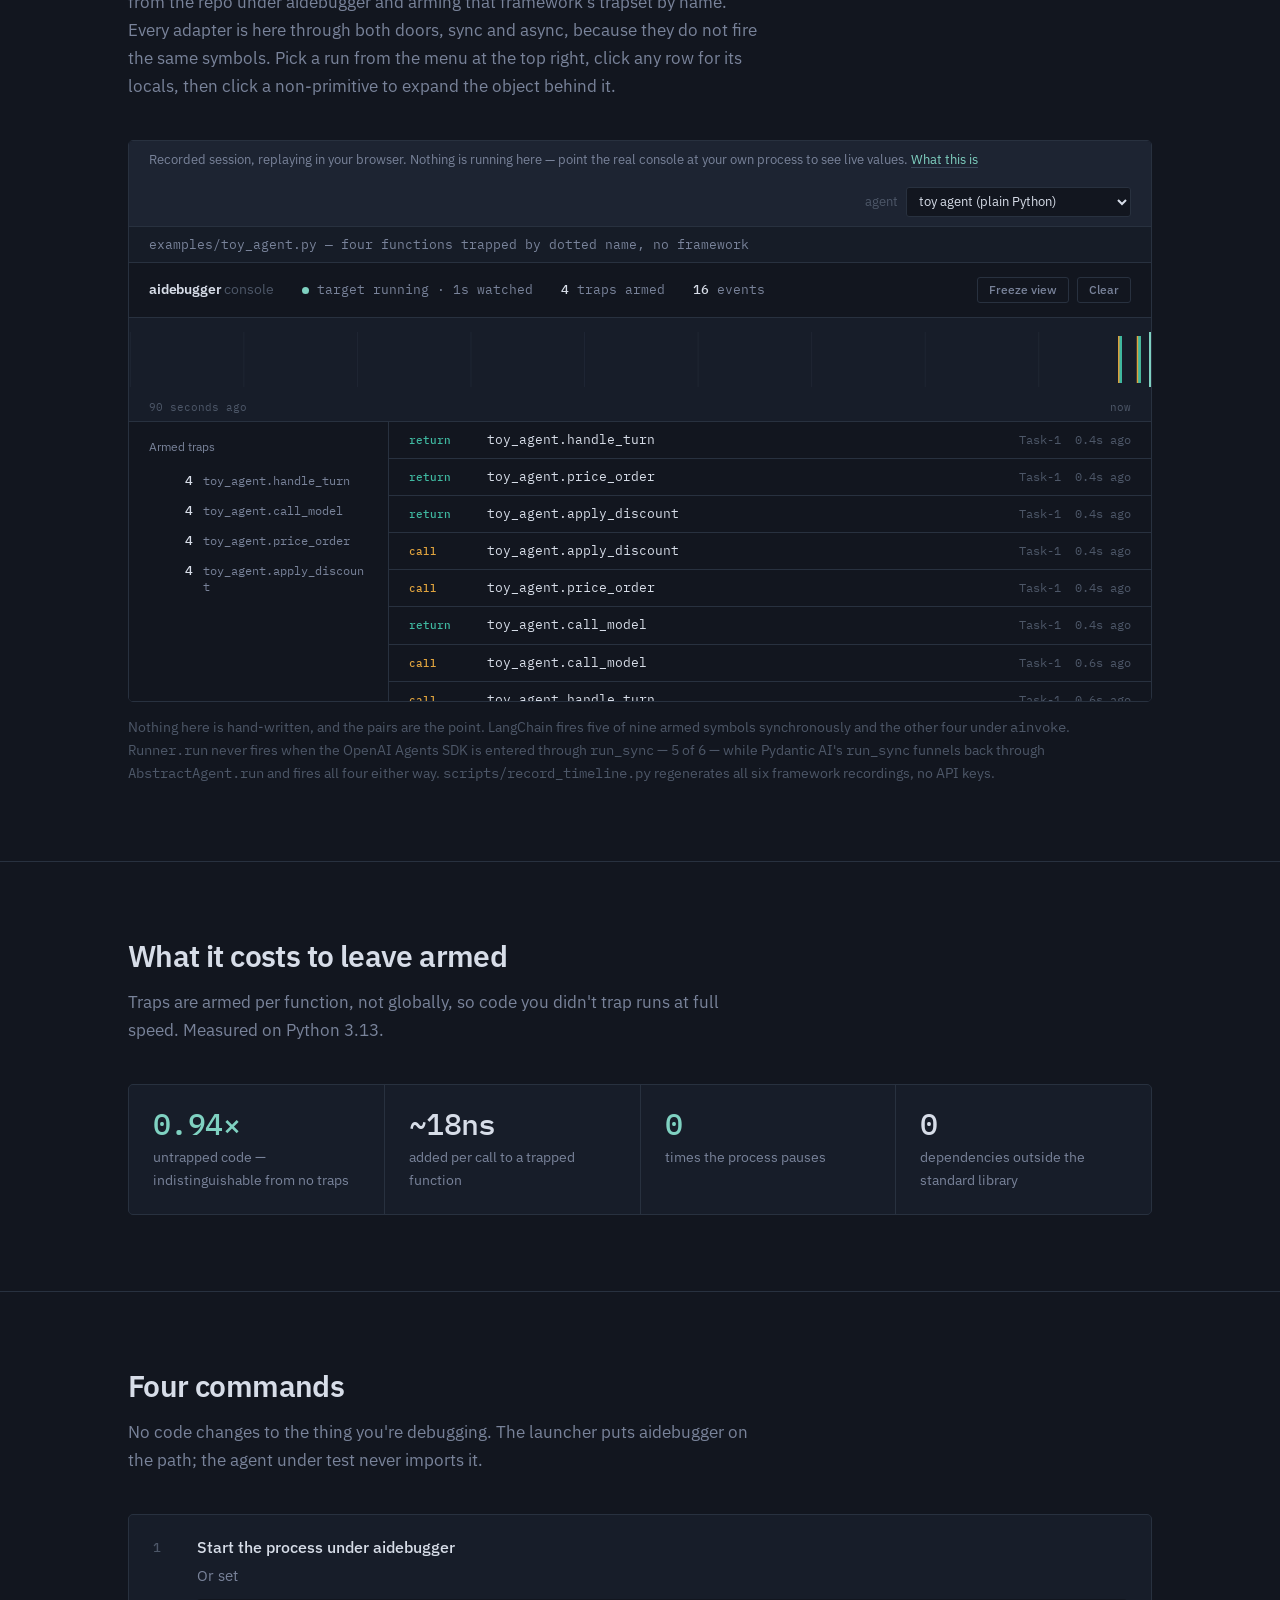
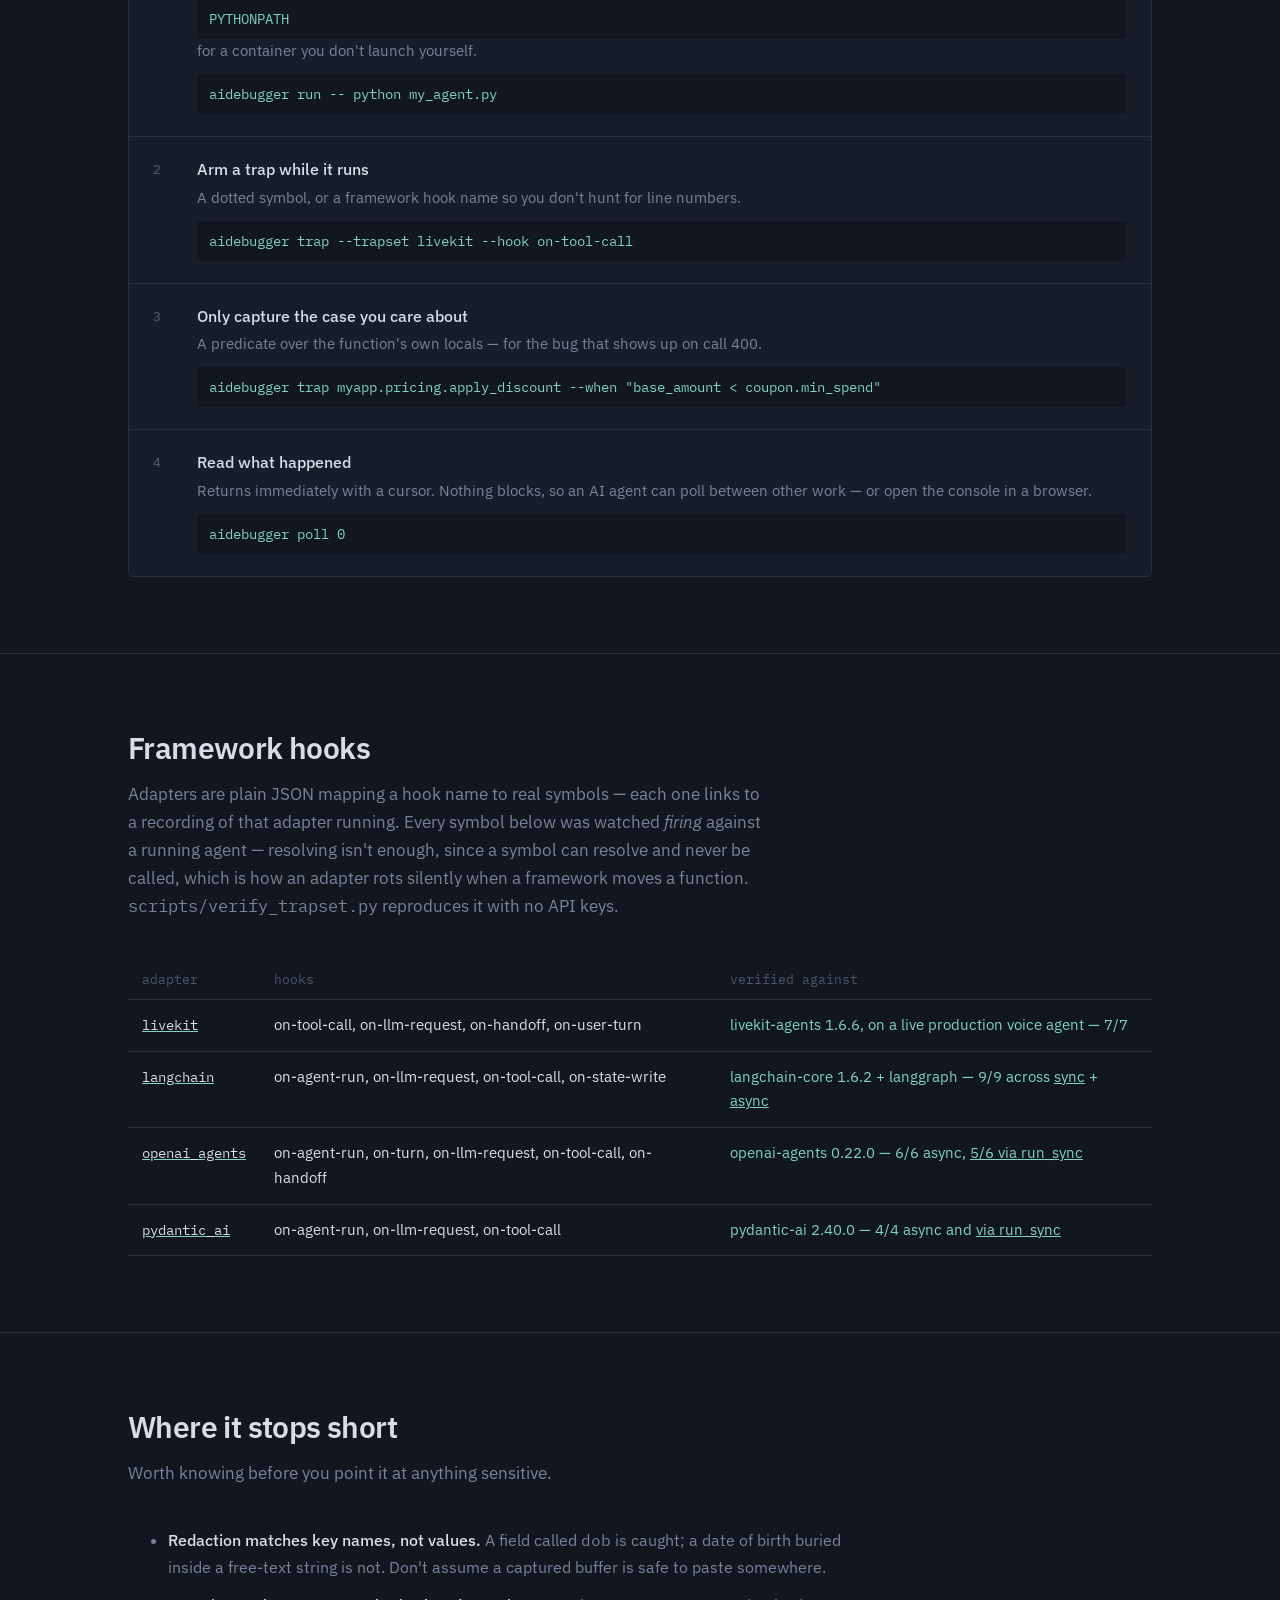
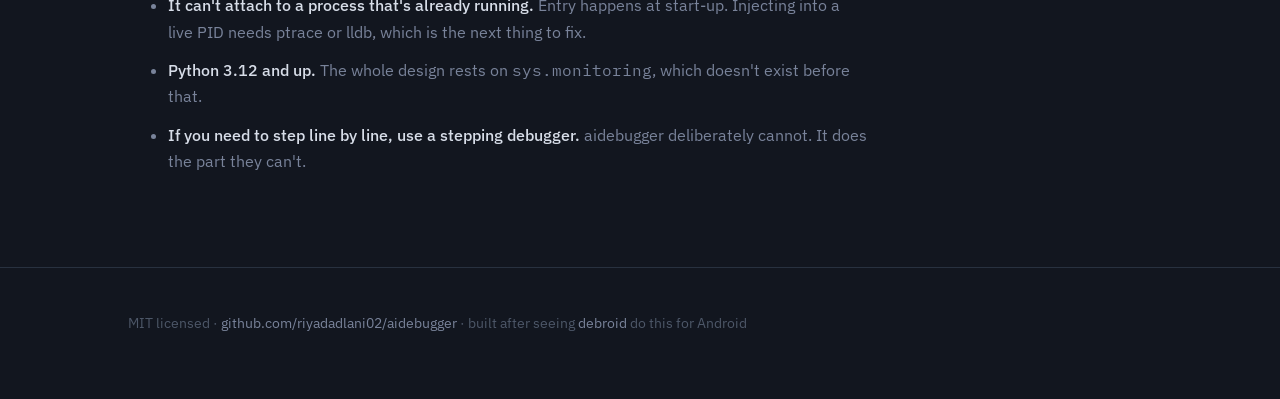
==== commit bcaa5e17: "feat: every adapter recorded through both doors, sync and async The openai-agents and pydantic-ai ex" ====
--- a/docs/index.html
+++ b/docs/index.html
@@ -203,17 +203,21 @@
 </div></section>
 
 <section id="demo"><div class="wrap">
-  <h2>Four agents, four frameworks, one console</h2>
-  <p class="sub">The real console replaying real recordings &mdash; each one captured by running an
-     example from the repo under aidebugger and arming that framework's trapset by name. Pick an agent
-     from the menu at the top right. Click any row for its locals, then click a non-primitive to
-     expand the object behind it.</p>
+  <h2>Seven agents, one console</h2>
+  <p class="sub">The real console replaying real recordings &mdash; each captured by running an
+     example from the repo under aidebugger and arming that framework's trapset by name. Every adapter
+     is here through both doors, sync and async, because they do not fire the same symbols. Pick a
+     run from the menu at the top right, click any row for its locals, then click a non-primitive
+     to expand the object behind it.</p>
   <div class="demo-frame"><iframe src="demo/" title="aidebugger console replaying a recorded session"
        loading="lazy"></iframe></div>
-  <p class="demo-hint">Nothing here is hand-written. The LangChain run arms nine symbols and fires
-     five &mdash; the four async ones sit silent in a synchronous graph, which is exactly what you
-     want a trapset to show you. <code>scripts/record_timeline.py</code> regenerates every one of
-     these recordings with no API keys.</p>
+  <p class="demo-hint">Nothing here is hand-written, and the pairs are the point. LangChain fires
+     five of nine armed symbols synchronously and the other four under <code>ainvoke</code>.
+     <code>Runner.run</code> never fires when the OpenAI Agents SDK is entered through
+     <code>run_sync</code> &mdash; 5 of 6 &mdash; while Pydantic AI's <code>run_sync</code> funnels
+     back through <code>AbstractAgent.run</code> and fires all four either way.
+     <code>scripts/record_timeline.py</code> regenerates all six framework recordings, no API
+     keys.</p>
 </div></section>
 
 <section><div class="wrap">
@@ -274,17 +278,20 @@
     <tr>
       <td><a href="demo/?ds=langchain"><code>langchain</code></a></td>
       <td>on-agent-run, on-llm-request, on-tool-call, on-state-write</td>
-      <td class="yes">langchain-core 1.6.2 + langgraph — 9/9</td>
+      <td class="yes">langchain-core 1.6.2 + langgraph — 9/9 across
+        <a href="demo/?ds=langchain">sync</a> + <a href="demo/?ds=langchain_async">async</a></td>
     </tr>
     <tr>
       <td><a href="demo/?ds=openai_agents"><code>openai_agents</code></a></td>
       <td>on-agent-run, on-turn, on-llm-request, on-tool-call, on-handoff</td>
-      <td class="yes">openai-agents 0.22.0 — 6/6</td>
+      <td class="yes">openai-agents 0.22.0 — 6/6 async,
+        <a href="demo/?ds=openai_agents_sync">5/6 via run_sync</a></td>
     </tr>
     <tr>
       <td><a href="demo/?ds=pydantic_ai"><code>pydantic_ai</code></a></td>
       <td>on-agent-run, on-llm-request, on-tool-call</td>
-      <td class="yes">pydantic-ai 2.40.0 — 4/4</td>
+      <td class="yes">pydantic-ai 2.40.0 — 4/4 async and
+        <a href="demo/?ds=pydantic_ai_sync">via run_sync</a></td>
     </tr>
   </table>
 </div></section>
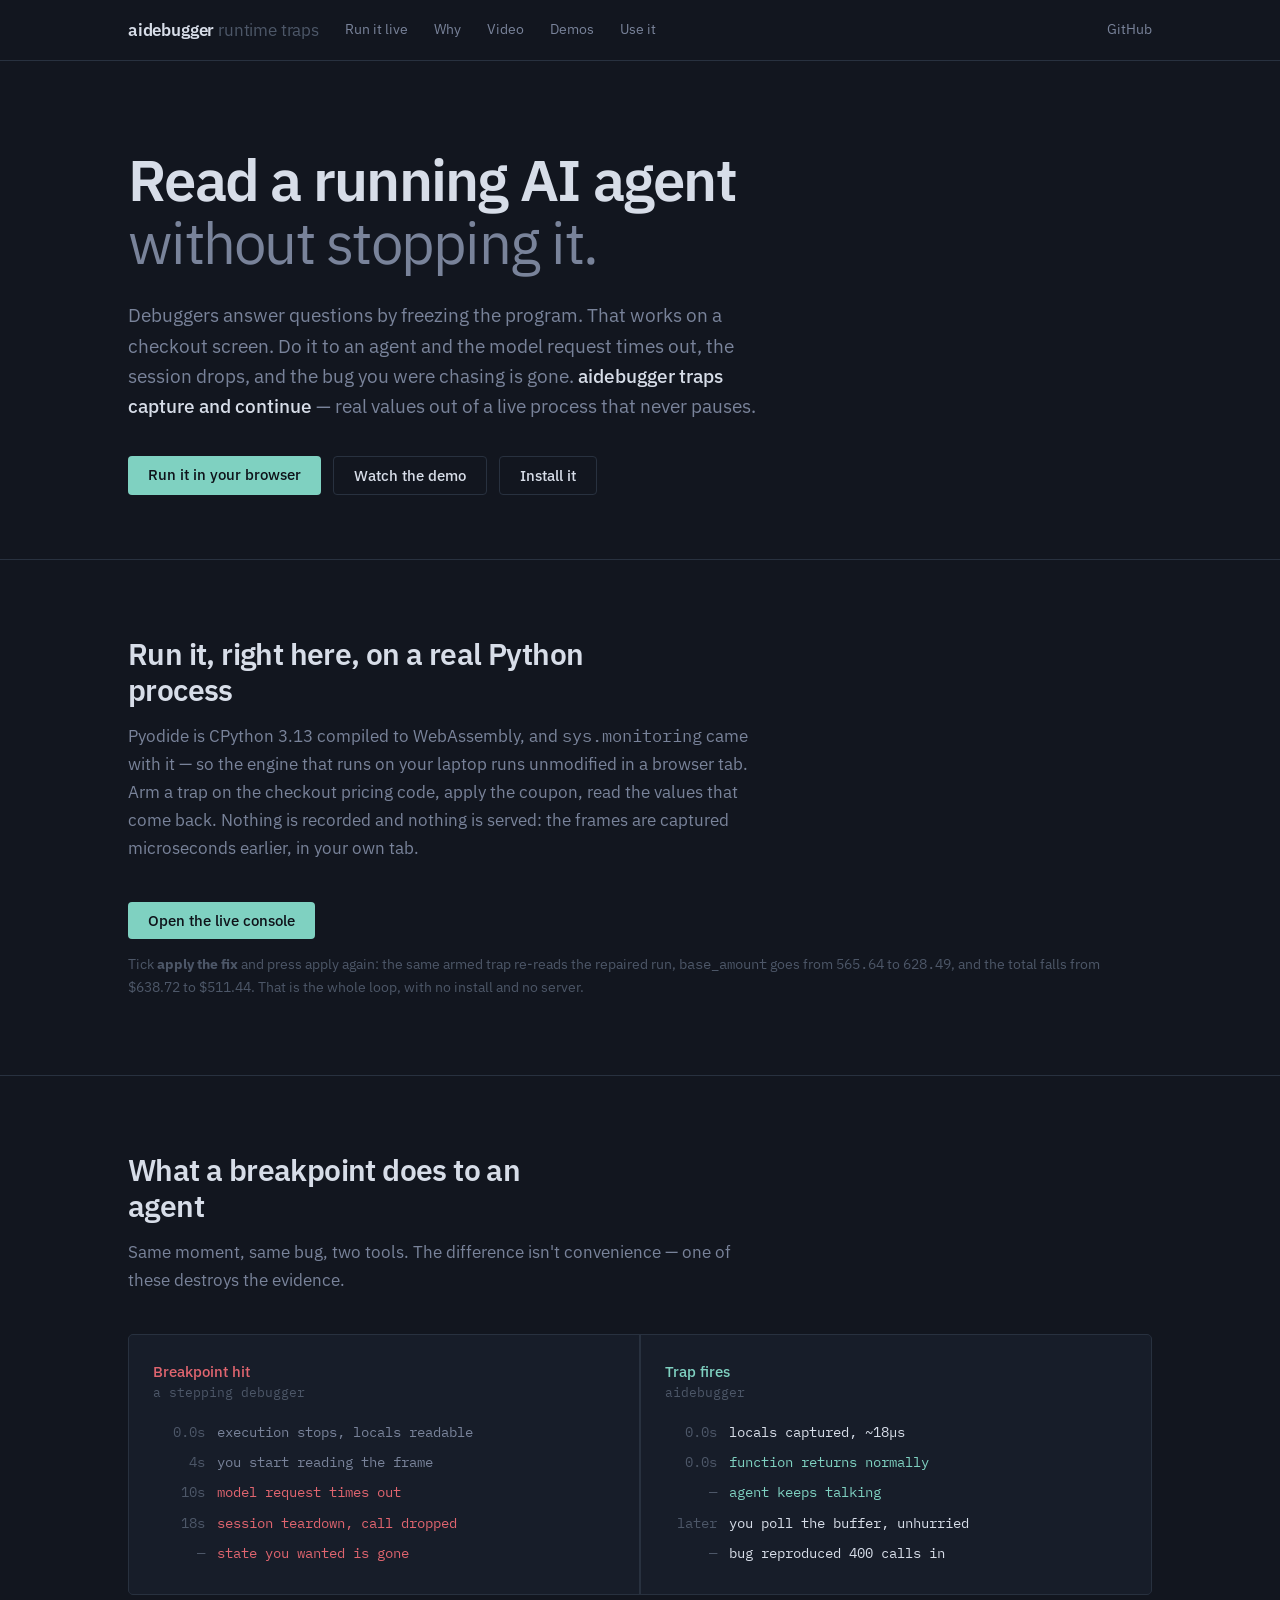
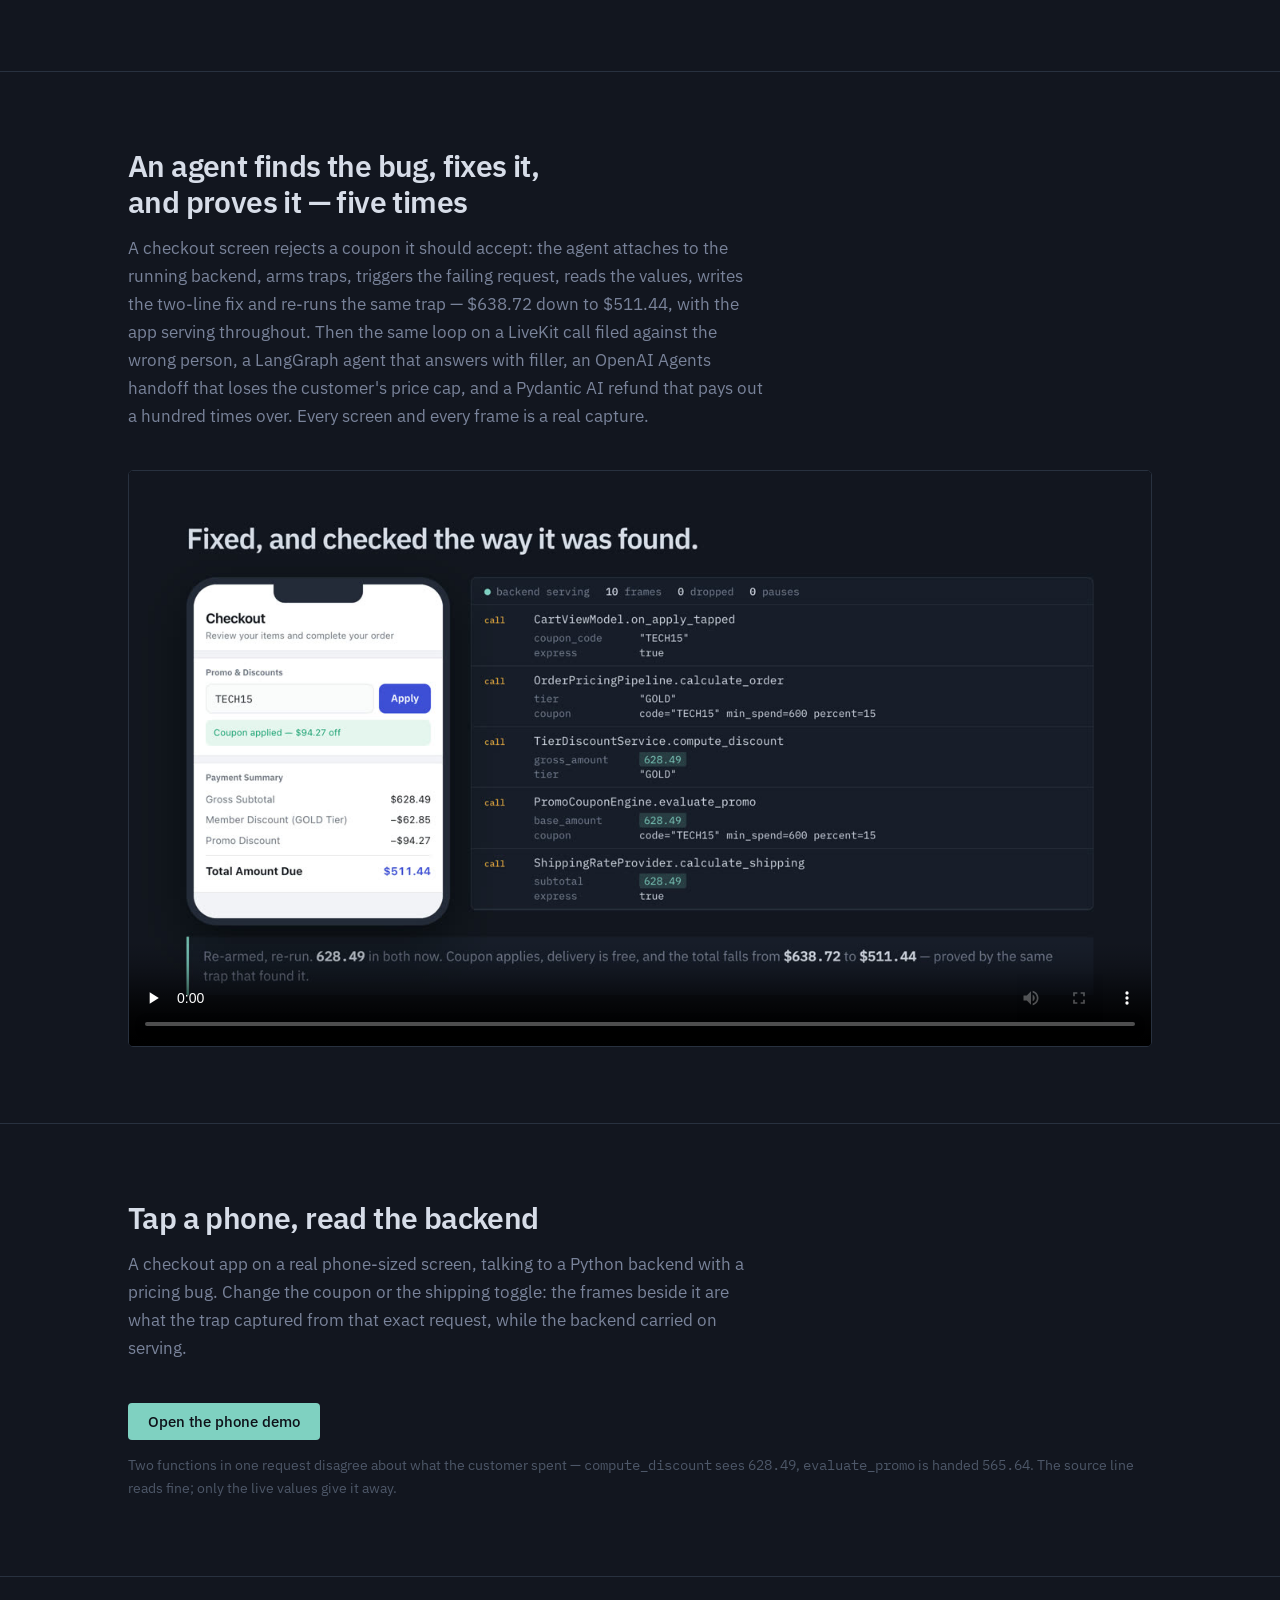
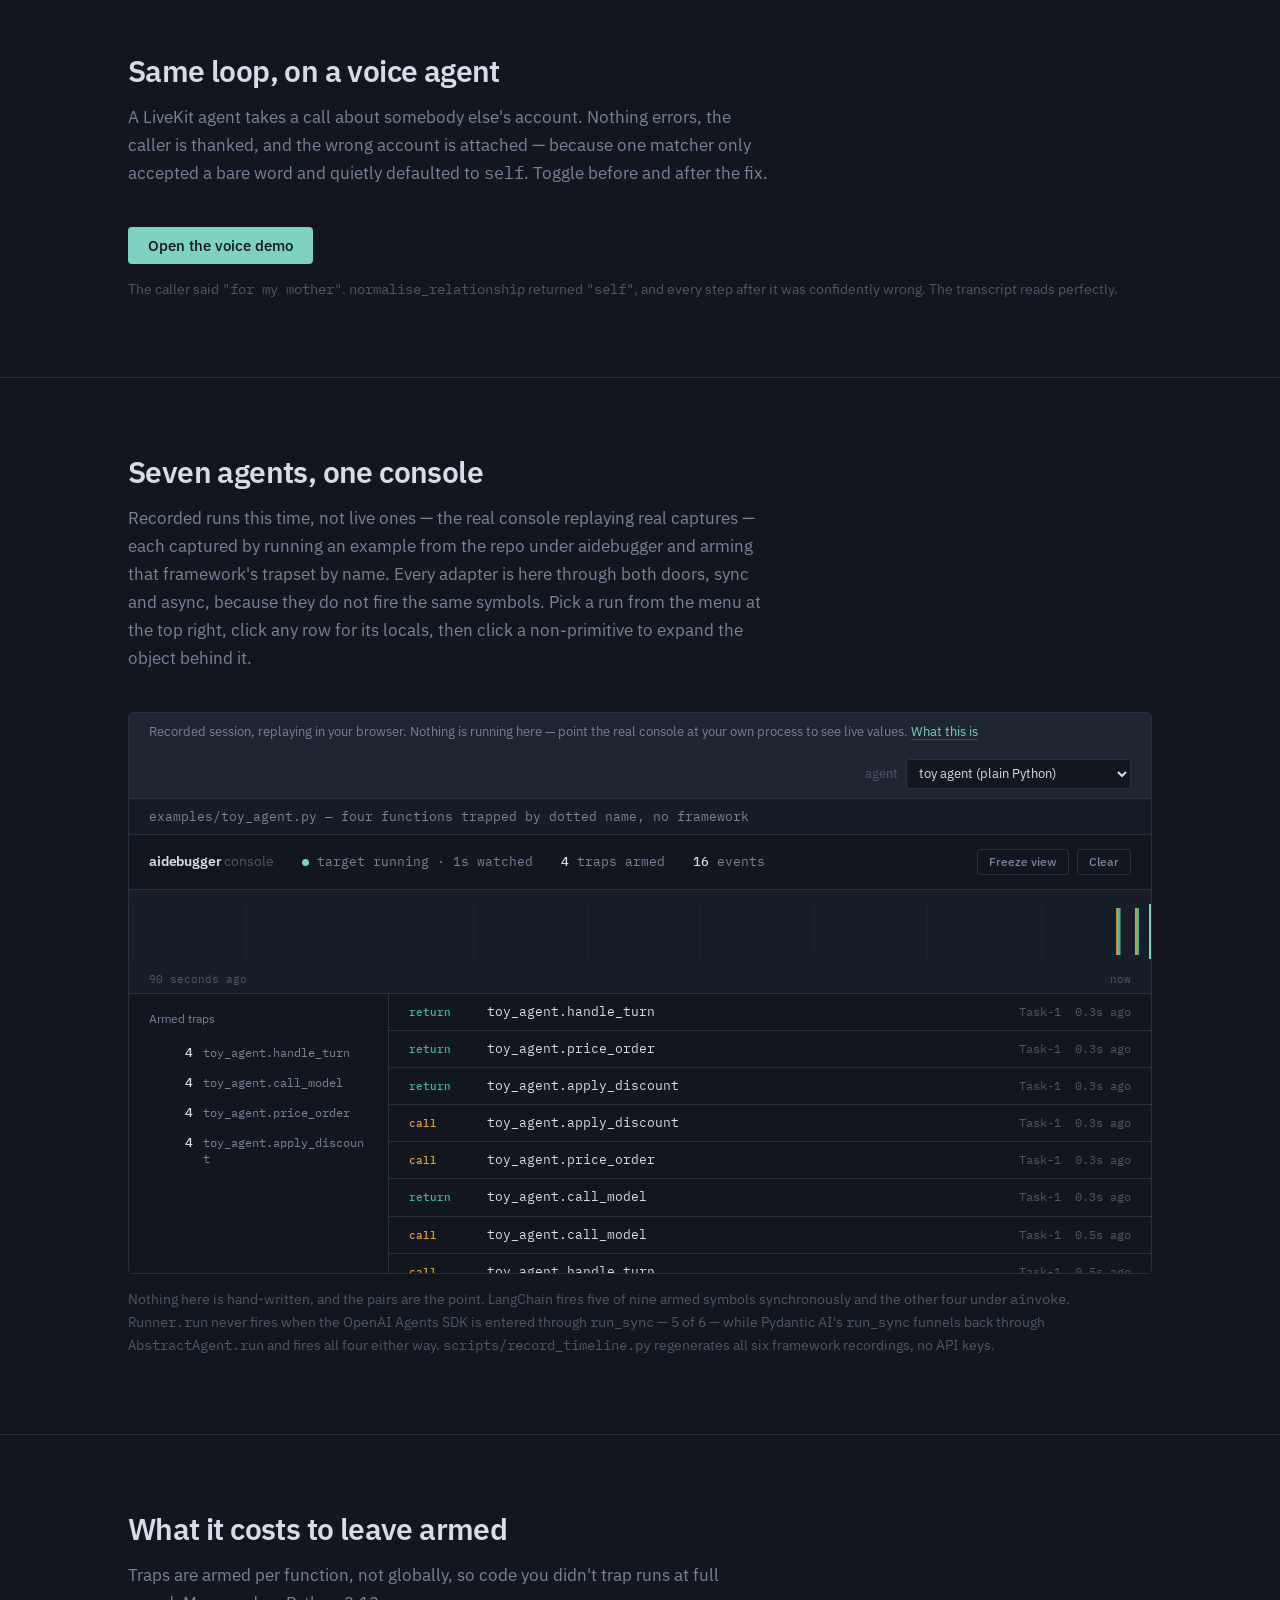
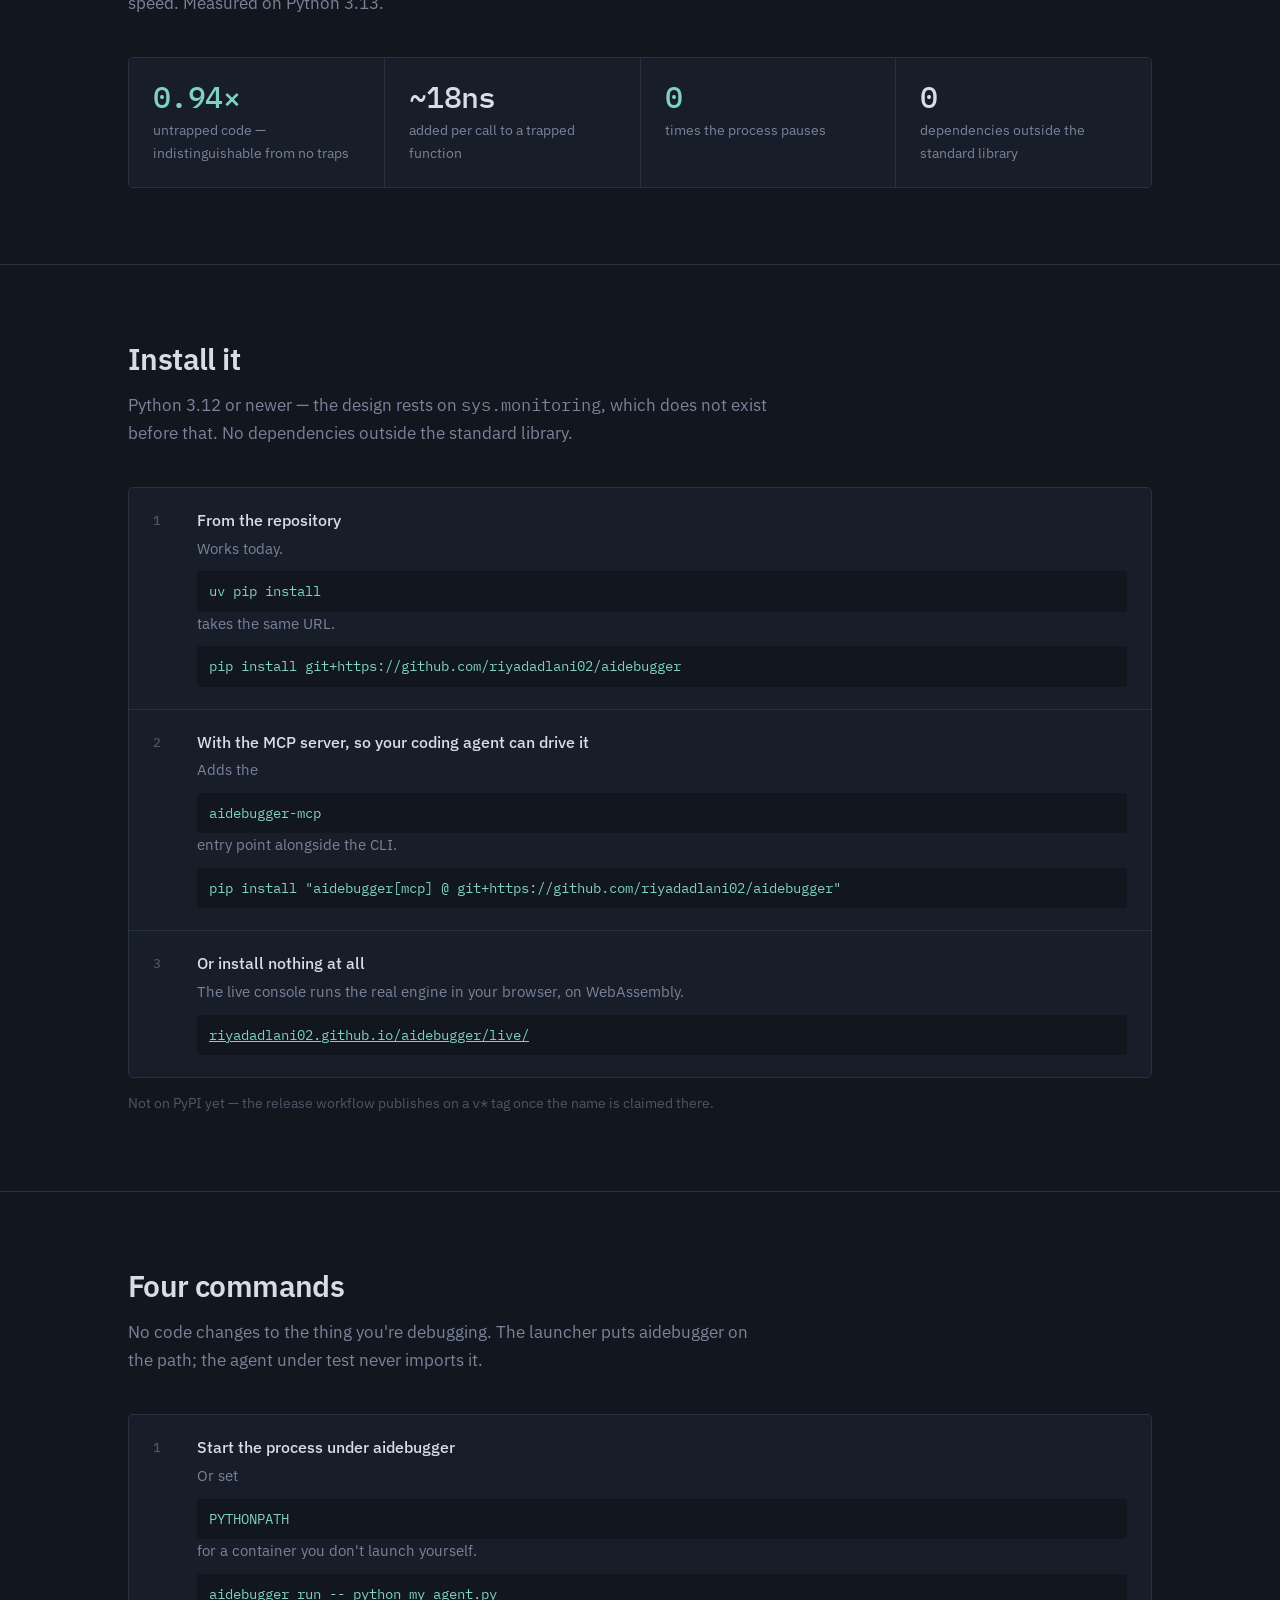
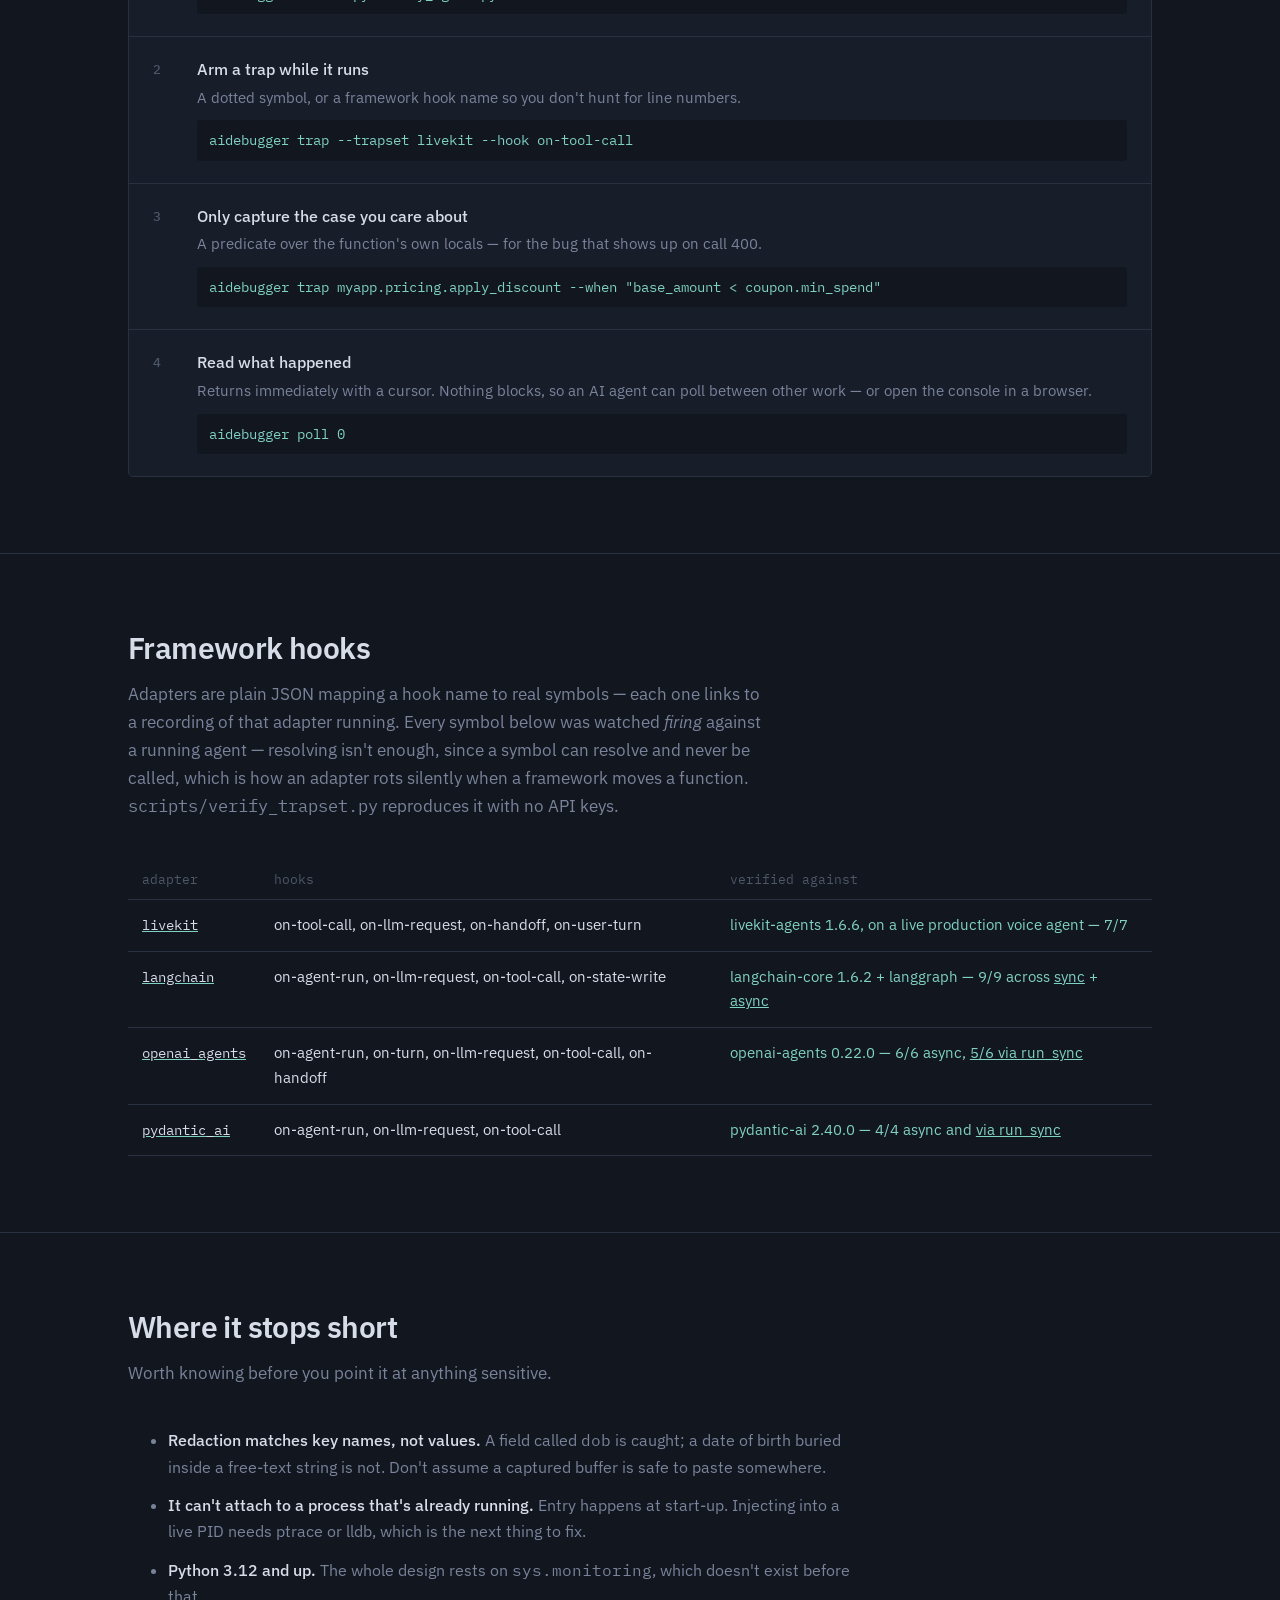
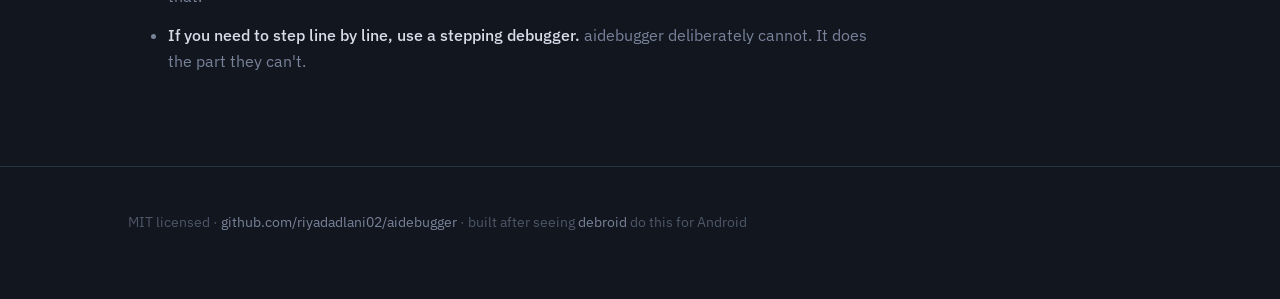
==== commit d0a65648: "feat: run the real engine in the browser, and three more agent stories Pyodide is CPython 3.13 on We" ====
--- a/docs/index.html
+++ b/docs/index.html
@@ -114,6 +114,7 @@
 
 <nav><div class="wrap">
   <span class="logo">aidebugger <em>runtime traps</em></span>
+  <a href="live/">Run it live</a>
   <a href="#pause">Why</a>
   <a href="#video">Video</a>
   <a href="#phone">Demos</a>
@@ -129,10 +130,25 @@
      you were chasing is gone. <b>aidebugger traps capture and continue</b> — real values out of a
      live process that never pauses.</p>
   <div class="cta">
-    <a class="btn solid" href="#video">Watch the demo</a>
-    <a class="btn ghost" href="demo-phone/">Tap the phone demo</a>
+    <a class="btn solid" href="live/">Run it in your browser</a>
+    <a class="btn ghost" href="#video">Watch the demo</a>
+    <a class="btn ghost" href="#install">Install it</a>
   </div>
 </div></header>
+
+<section id="live"><div class="wrap">
+  <h2>Run it, right here, on a real Python process</h2>
+  <p class="sub">Pyodide is CPython 3.13 compiled to WebAssembly, and <code>sys.monitoring</code>
+     came with it &mdash; so the engine that runs on your laptop runs unmodified in a browser tab.
+     Arm a trap on the checkout pricing code, apply the coupon, read the values that come back.
+     Nothing is recorded and nothing is served: the frames are captured microseconds earlier, in
+     your own tab.</p>
+  <a class="btn solid" href="live/">Open the live console</a>
+  <p class="demo-hint">Tick <b>apply the fix</b> and press apply again: the same armed trap
+     re-reads the repaired run, <code>base_amount</code> goes from <code>565.64</code> to
+     <code>628.49</code>, and the total falls from $638.72 to $511.44. That is the whole loop,
+     with no install and no server.</p>
+</div></section>
 
 <section id="pause"><div class="wrap">
   <h2>What a breakpoint does to an agent</h2>
@@ -165,12 +181,14 @@
 </div></section>
 
 <section id="video"><div class="wrap">
-  <h2>An agent finds the bug, fixes it, and proves it &mdash; twice</h2>
-  <p class="sub">Two and a half minutes, two bugs. A checkout screen rejects a coupon it should
-     accept: the agent attaches to the running backend, arms traps, triggers the failing request,
-     reads the values, writes the two-line fix and re-runs the same trap &mdash; $638.72 down to
-     $511.44, with the app serving throughout. Then the same loop on a live LiveKit call that
-     files a note against the wrong person. Every screen and every frame is a real capture.</p>
+  <h2>An agent finds the bug, fixes it, and proves it &mdash; five times</h2>
+  <p class="sub">A checkout screen rejects a coupon it should accept: the agent attaches to the
+     running backend, arms traps, triggers the failing request, reads the values, writes the
+     two-line fix and re-runs the same trap &mdash; $638.72 down to $511.44, with the app serving
+     throughout. Then the same loop on a LiveKit call filed against the wrong person, a LangGraph
+     agent that answers with filler, an OpenAI Agents handoff that loses the customer's price cap,
+     and a Pydantic AI refund that pays out a hundred times over. Every screen and every frame is
+     a real capture.</p>
   <div class="video-frame">
     <video controls preload="none" poster="aidebugger-demo-poster.jpg"
            playsinline width="1920" height="1080">
@@ -204,7 +222,7 @@
 
 <section id="demo"><div class="wrap">
   <h2>Seven agents, one console</h2>
-  <p class="sub">The real console replaying real recordings &mdash; each captured by running an
+  <p class="sub">Recorded runs this time, not live ones &mdash; the real console replaying real captures &mdash; each captured by running an
      example from the repo under aidebugger and arming that framework's trapset by name. Every adapter
      is here through both doors, sync and async, because they do not fire the same symbols. Pick a
      run from the menu at the top right, click any row for its locals, then click a non-primitive
@@ -230,6 +248,31 @@
     <div class="fig ok"><b>0</b><span>times the process pauses</span></div>
     <div class="fig"><b>0</b><span>dependencies outside the standard library</span></div>
   </div>
+</div></section>
+
+<section id="install"><div class="wrap">
+  <h2>Install it</h2>
+  <p class="sub">Python 3.12 or newer &mdash; the design rests on <code>sys.monitoring</code>,
+     which does not exist before that. No dependencies outside the standard library.</p>
+  <div class="steps">
+    <div class="step"><div>
+      <h3>From the repository</h3>
+      <p>Works today. <code>uv pip install</code> takes the same URL.</p>
+      <code>pip install git+https://github.com/riyadadlani02/aidebugger</code>
+    </div></div>
+    <div class="step"><div>
+      <h3>With the MCP server, so your coding agent can drive it</h3>
+      <p>Adds the <code>aidebugger-mcp</code> entry point alongside the CLI.</p>
+      <code>pip install "aidebugger[mcp] @ git+https://github.com/riyadadlani02/aidebugger"</code>
+    </div></div>
+    <div class="step"><div>
+      <h3>Or install nothing at all</h3>
+      <p>The live console runs the real engine in your browser, on WebAssembly.</p>
+      <code><a href="live/" style="color:inherit">riyadadlani02.github.io/aidebugger/live/</a></code>
+    </div></div>
+  </div>
+  <p class="demo-hint">Not on PyPI yet &mdash; the release workflow publishes on a
+     <code>v*</code> tag once the name is claimed there.</p>
 </div></section>
 
 <section id="use"><div class="wrap">
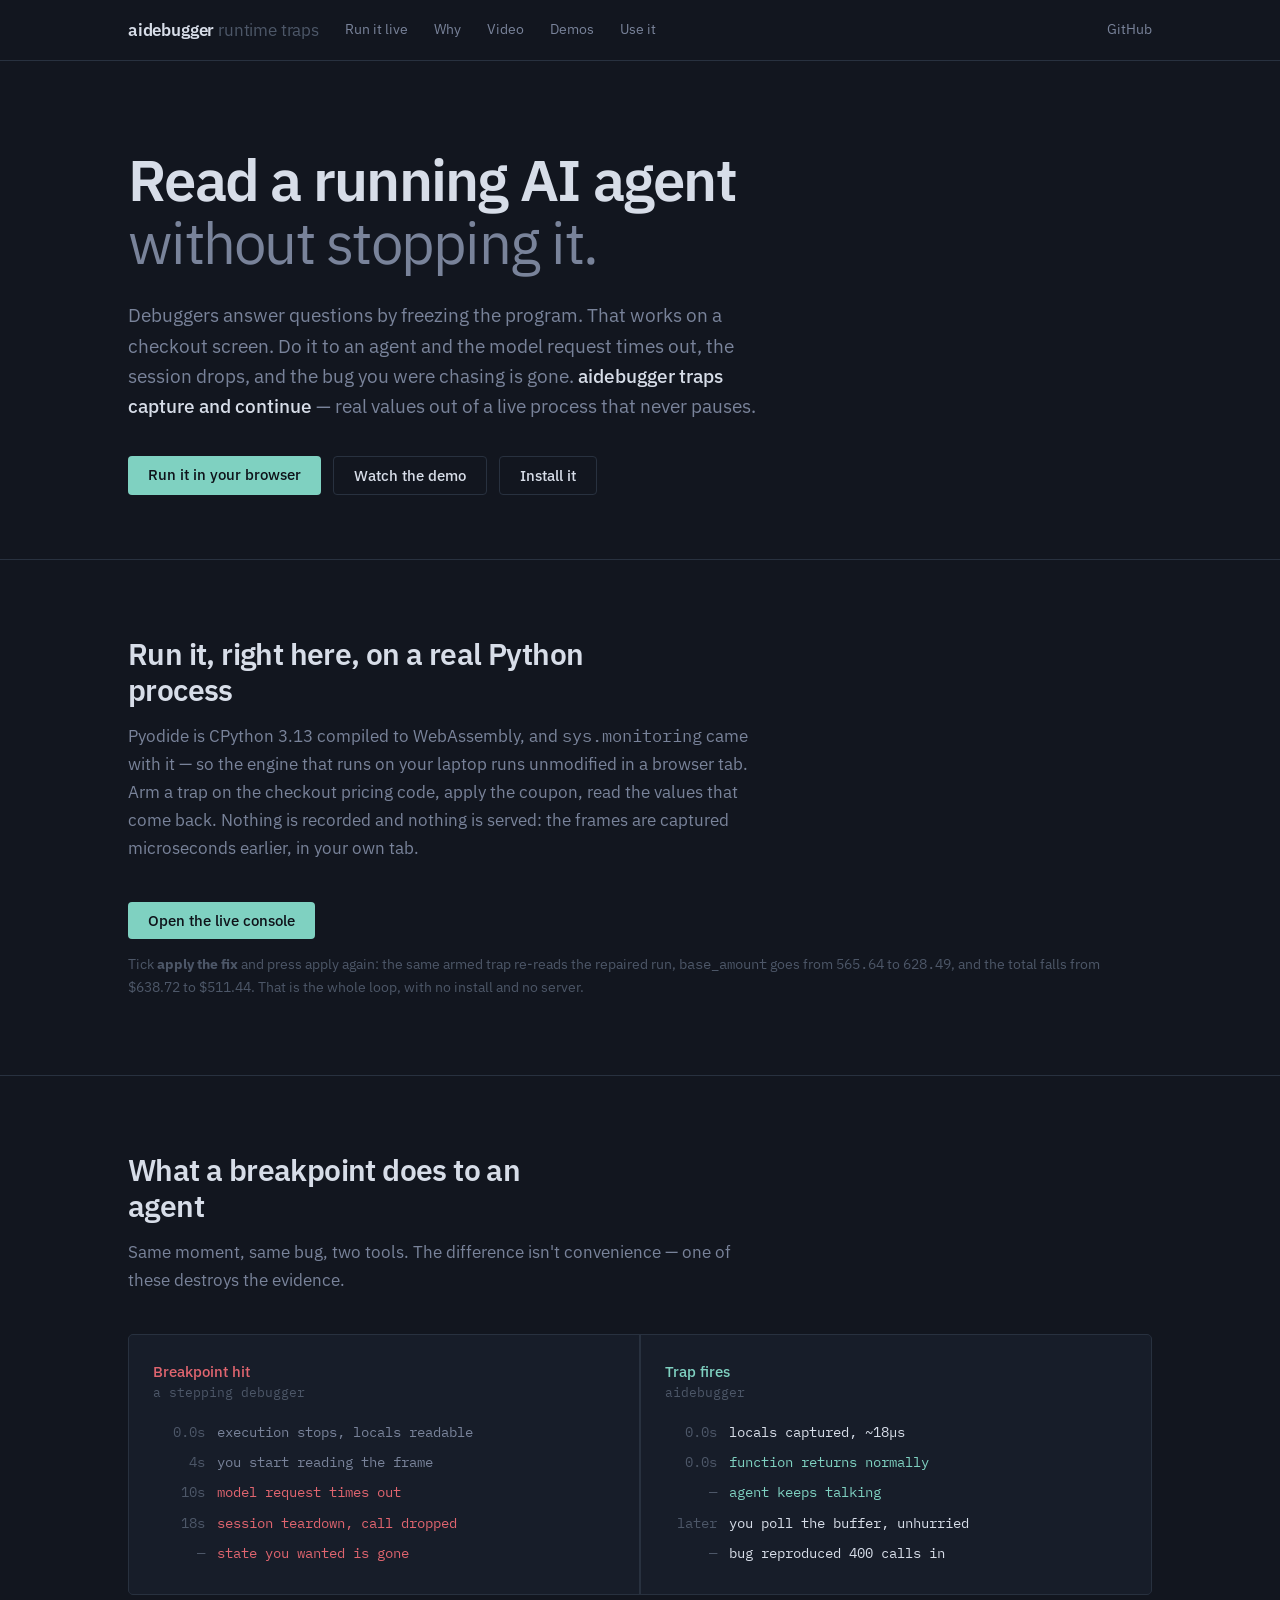
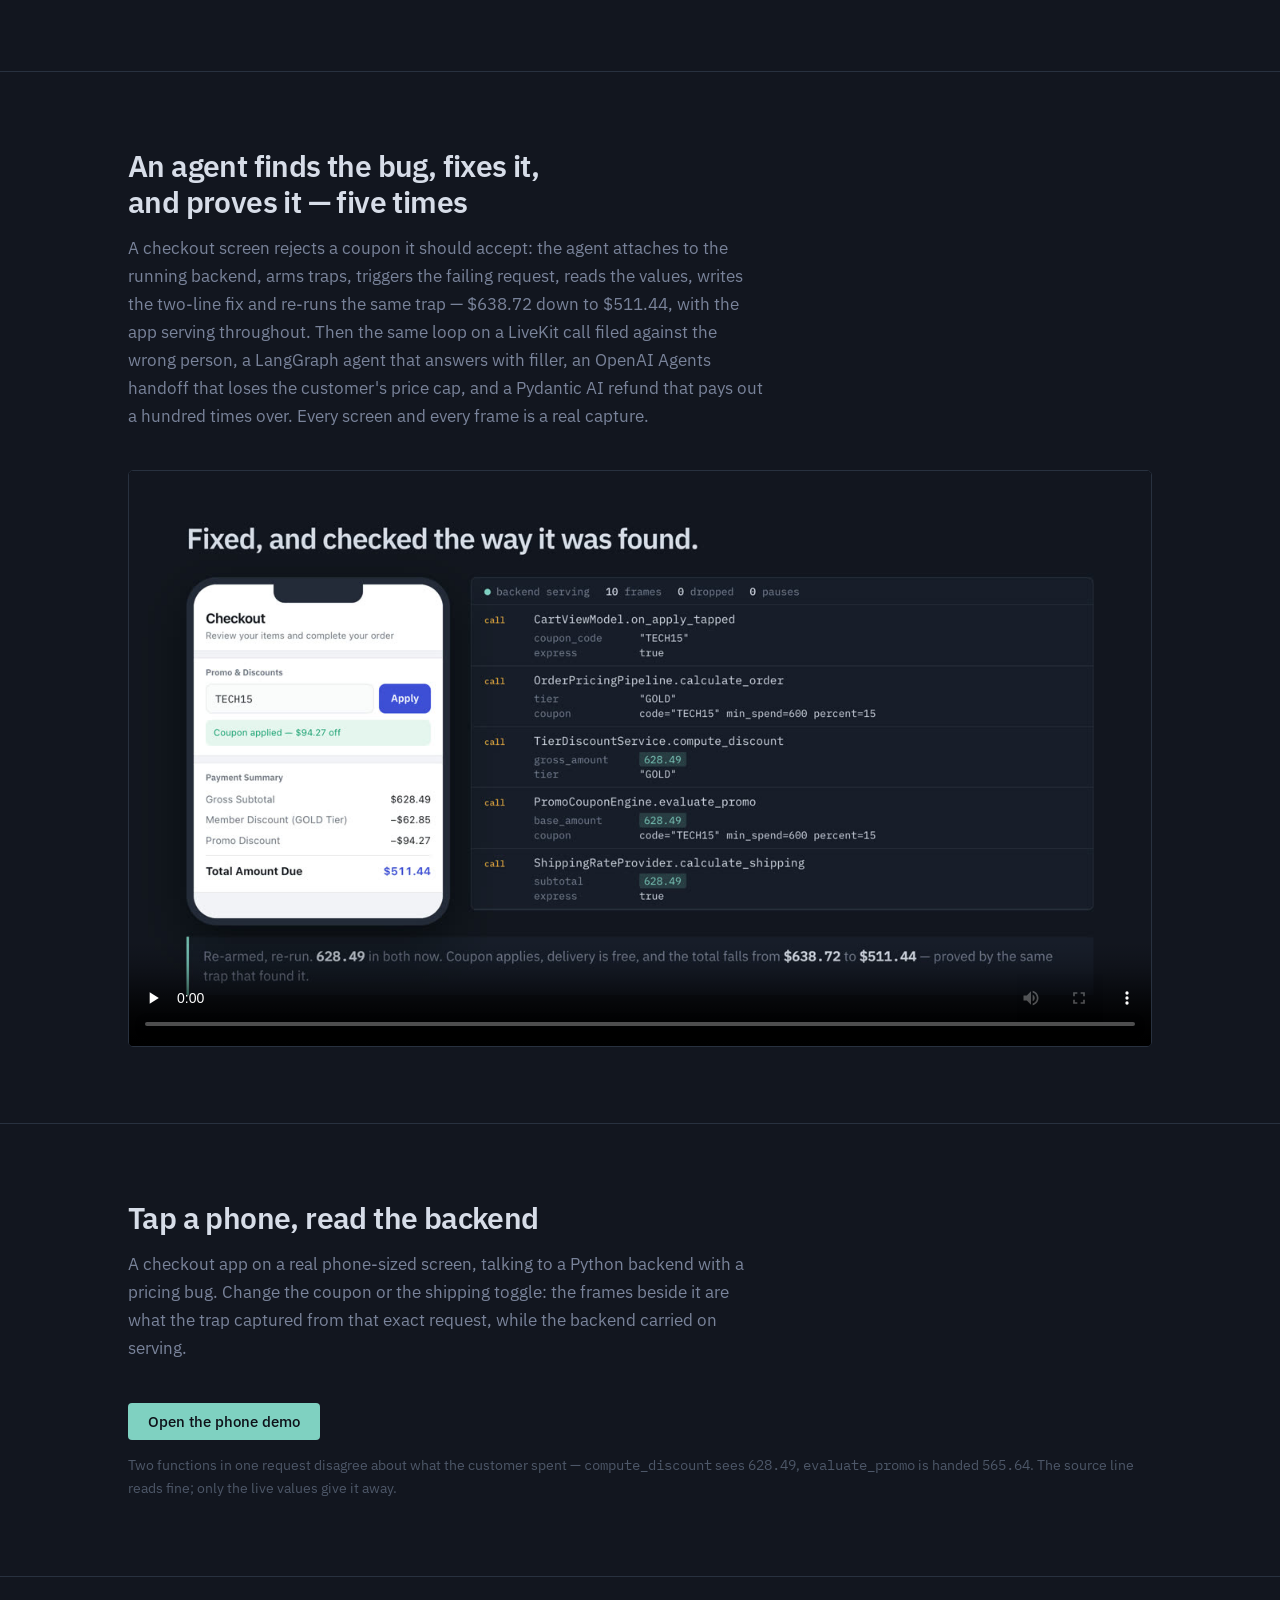
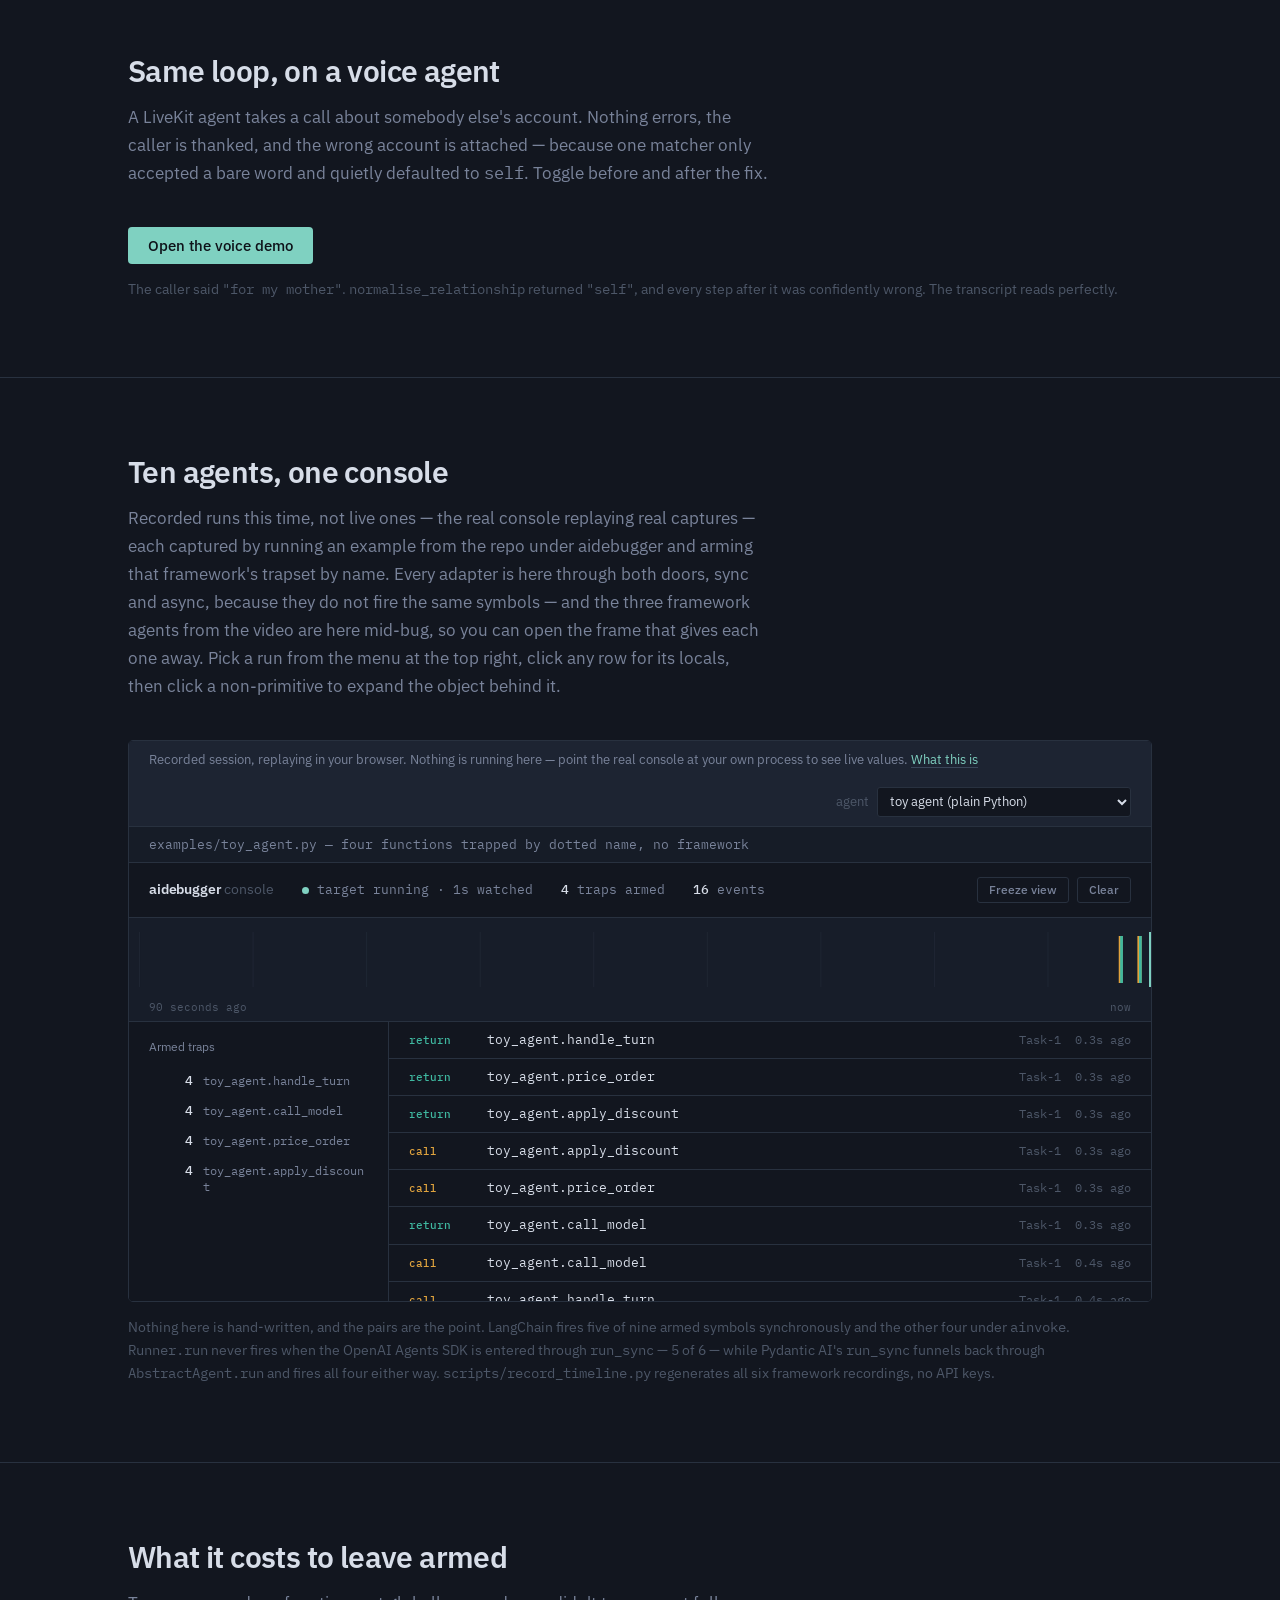
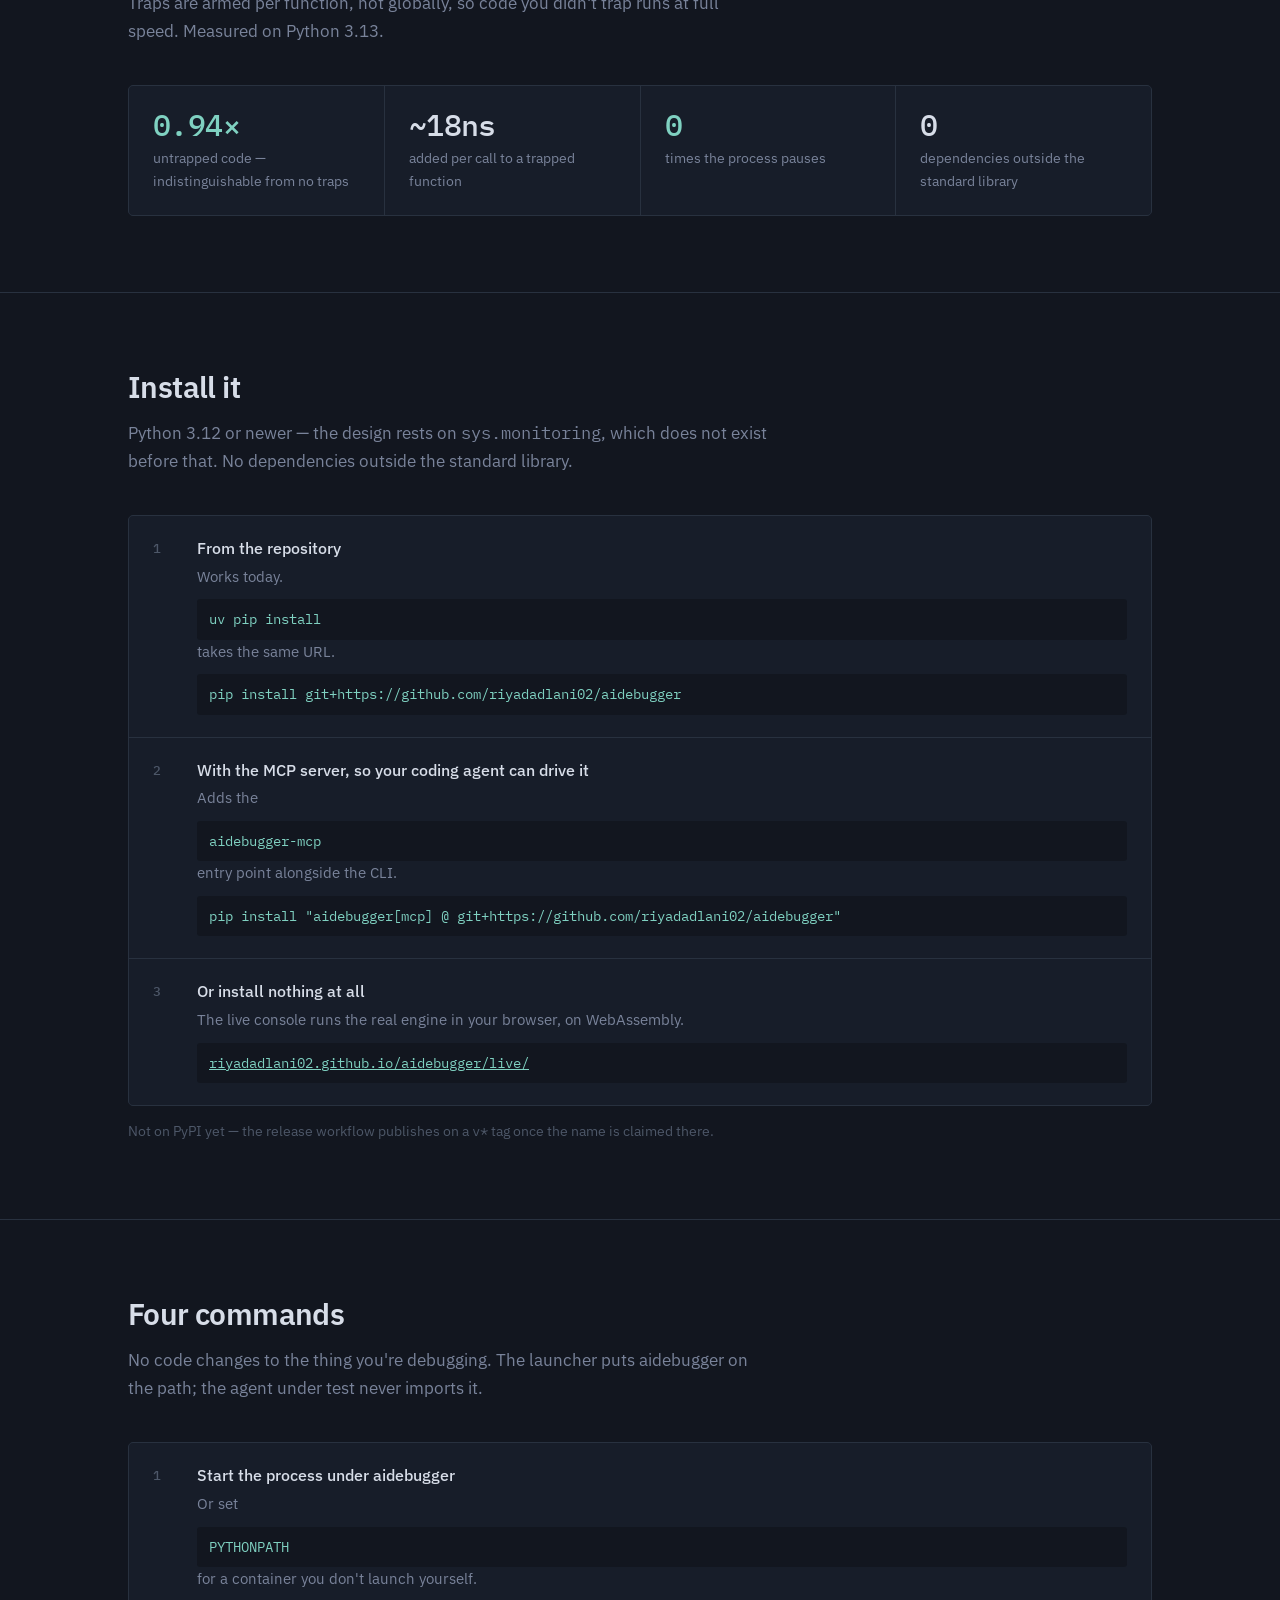
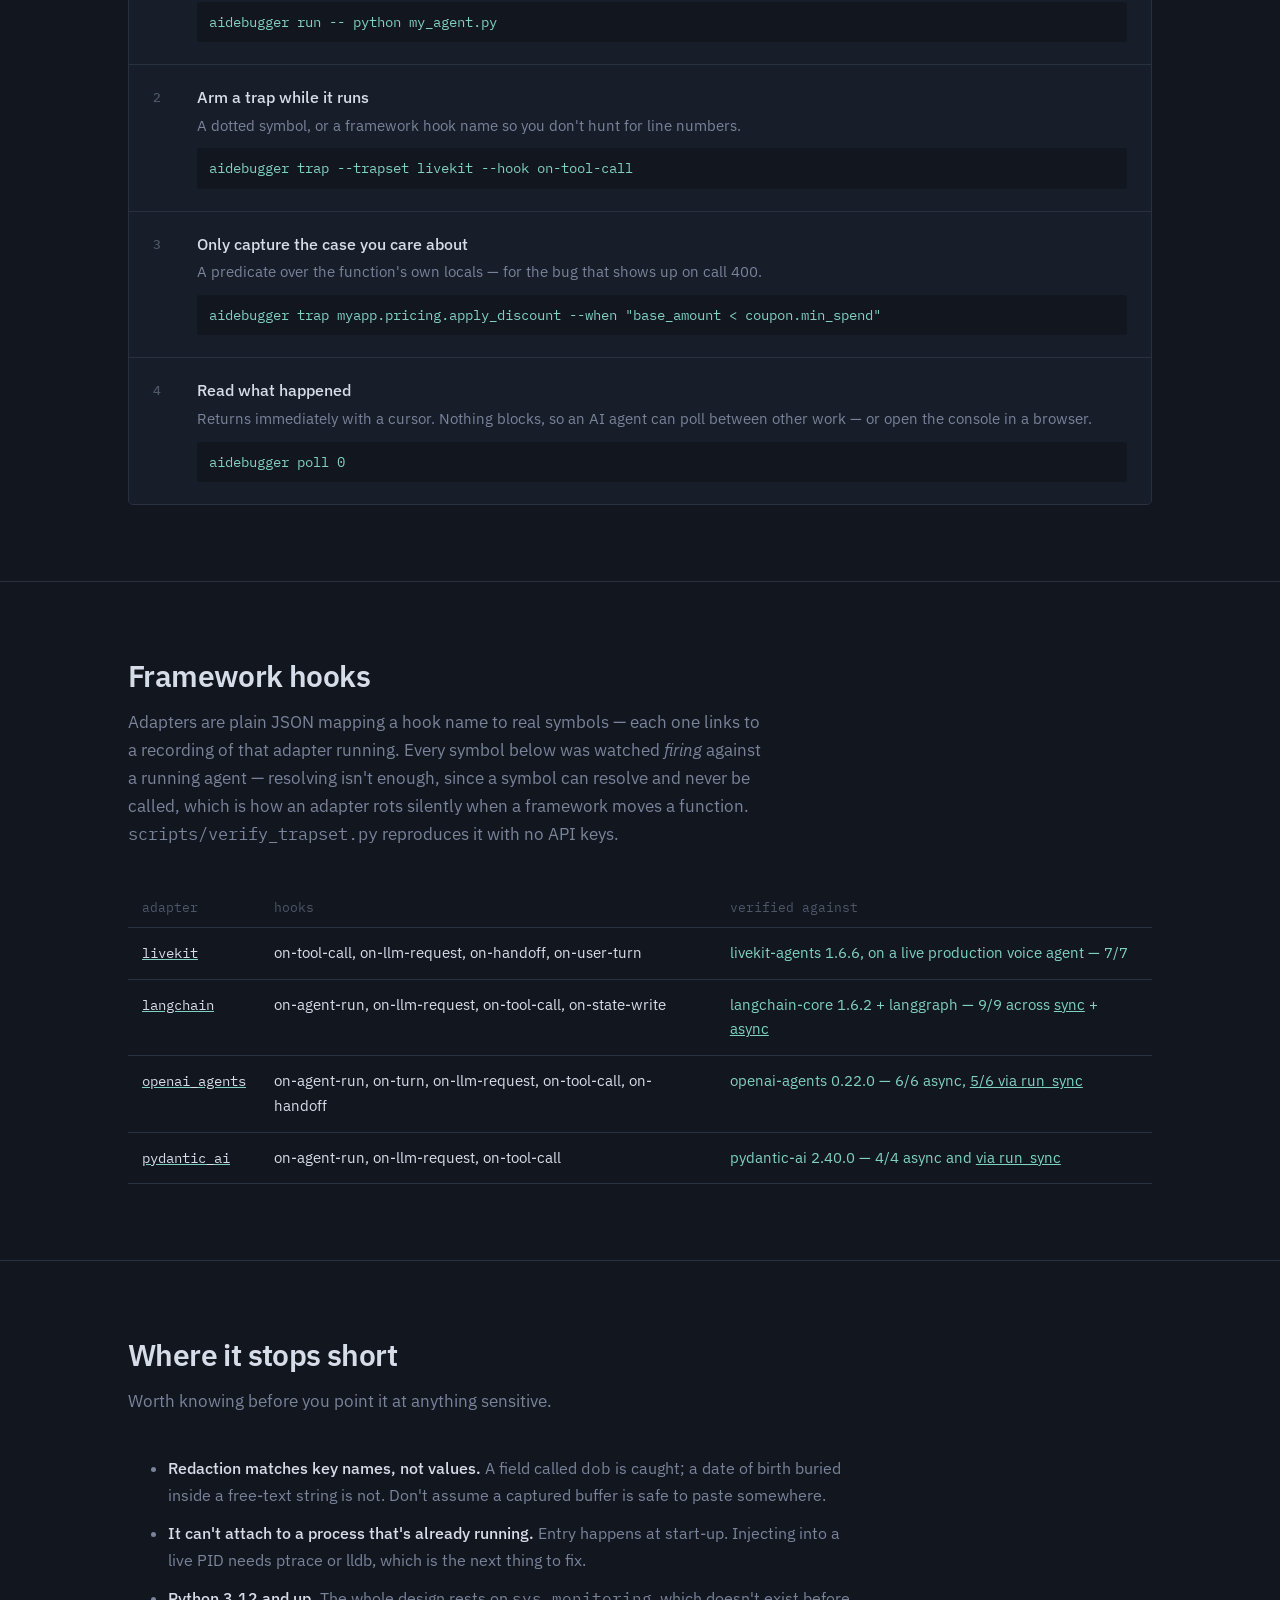
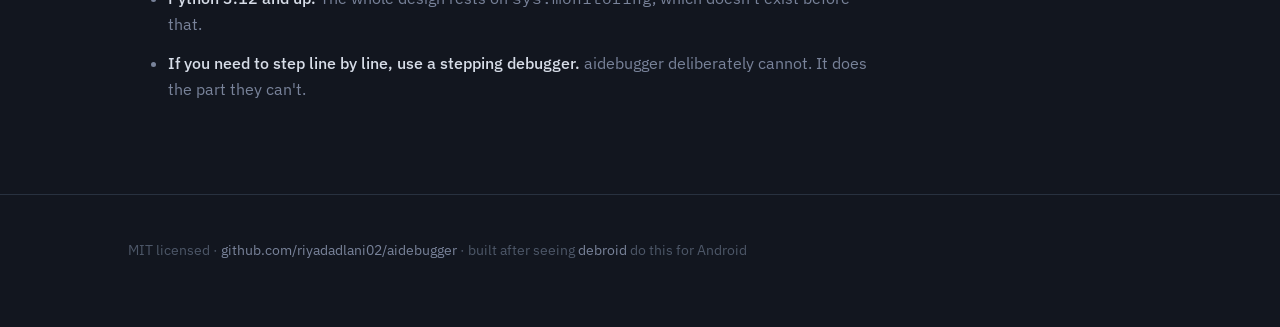
==== commit 4b933081: "feat: story agents in the picker, and packaging ready to publish The three framework agents from the" ====
--- a/docs/index.html
+++ b/docs/index.html
@@ -221,12 +221,13 @@
 </div></section>
 
 <section id="demo"><div class="wrap">
-  <h2>Seven agents, one console</h2>
+  <h2>Ten agents, one console</h2>
   <p class="sub">Recorded runs this time, not live ones &mdash; the real console replaying real captures &mdash; each captured by running an
      example from the repo under aidebugger and arming that framework's trapset by name. Every adapter
-     is here through both doors, sync and async, because they do not fire the same symbols. Pick a
-     run from the menu at the top right, click any row for its locals, then click a non-primitive
-     to expand the object behind it.</p>
+     is here through both doors, sync and async, because they do not fire the same symbols &mdash;
+     and the three framework agents from the video are here mid-bug, so you can open the frame that
+     gives each one away. Pick a run from the menu at the top right, click any row for its locals,
+     then click a non-primitive to expand the object behind it.</p>
   <div class="demo-frame"><iframe src="demo/" title="aidebugger console replaying a recorded session"
        loading="lazy"></iframe></div>
   <p class="demo-hint">Nothing here is hand-written, and the pairs are the point. LangChain fires
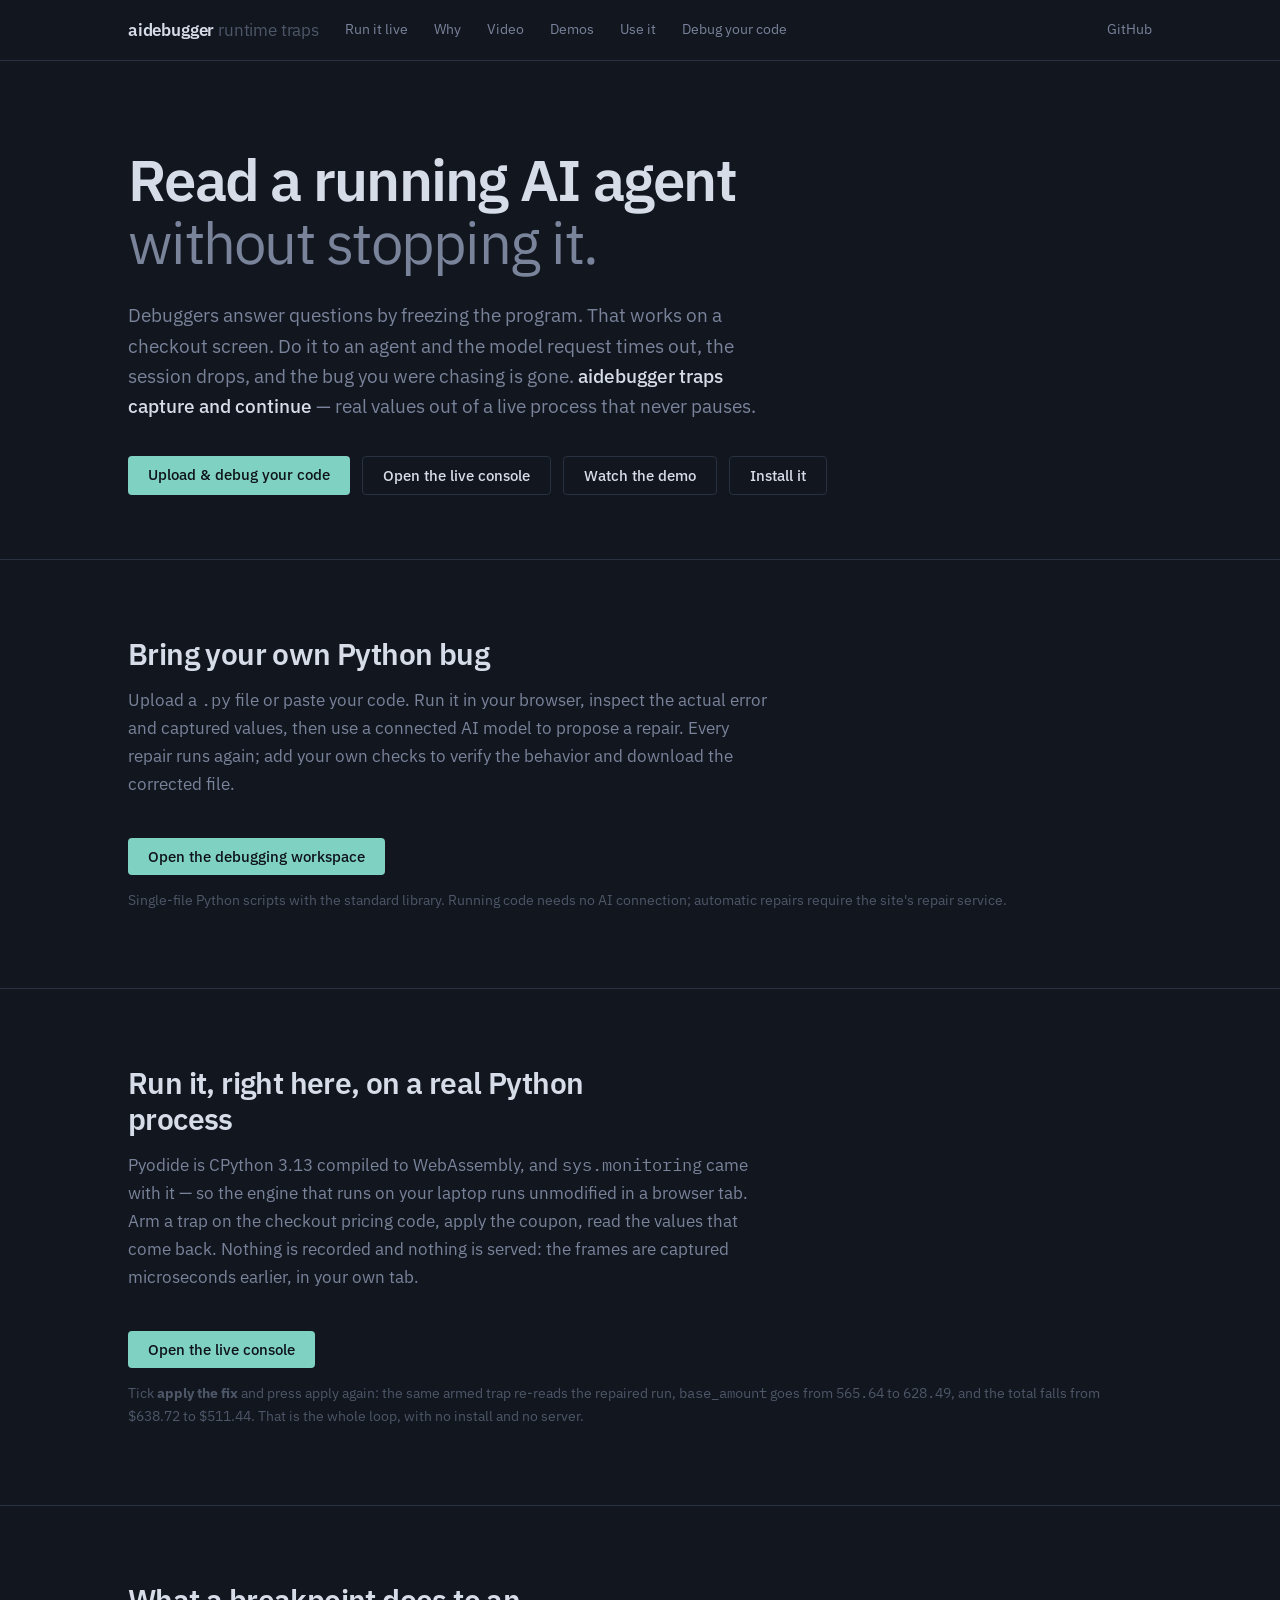
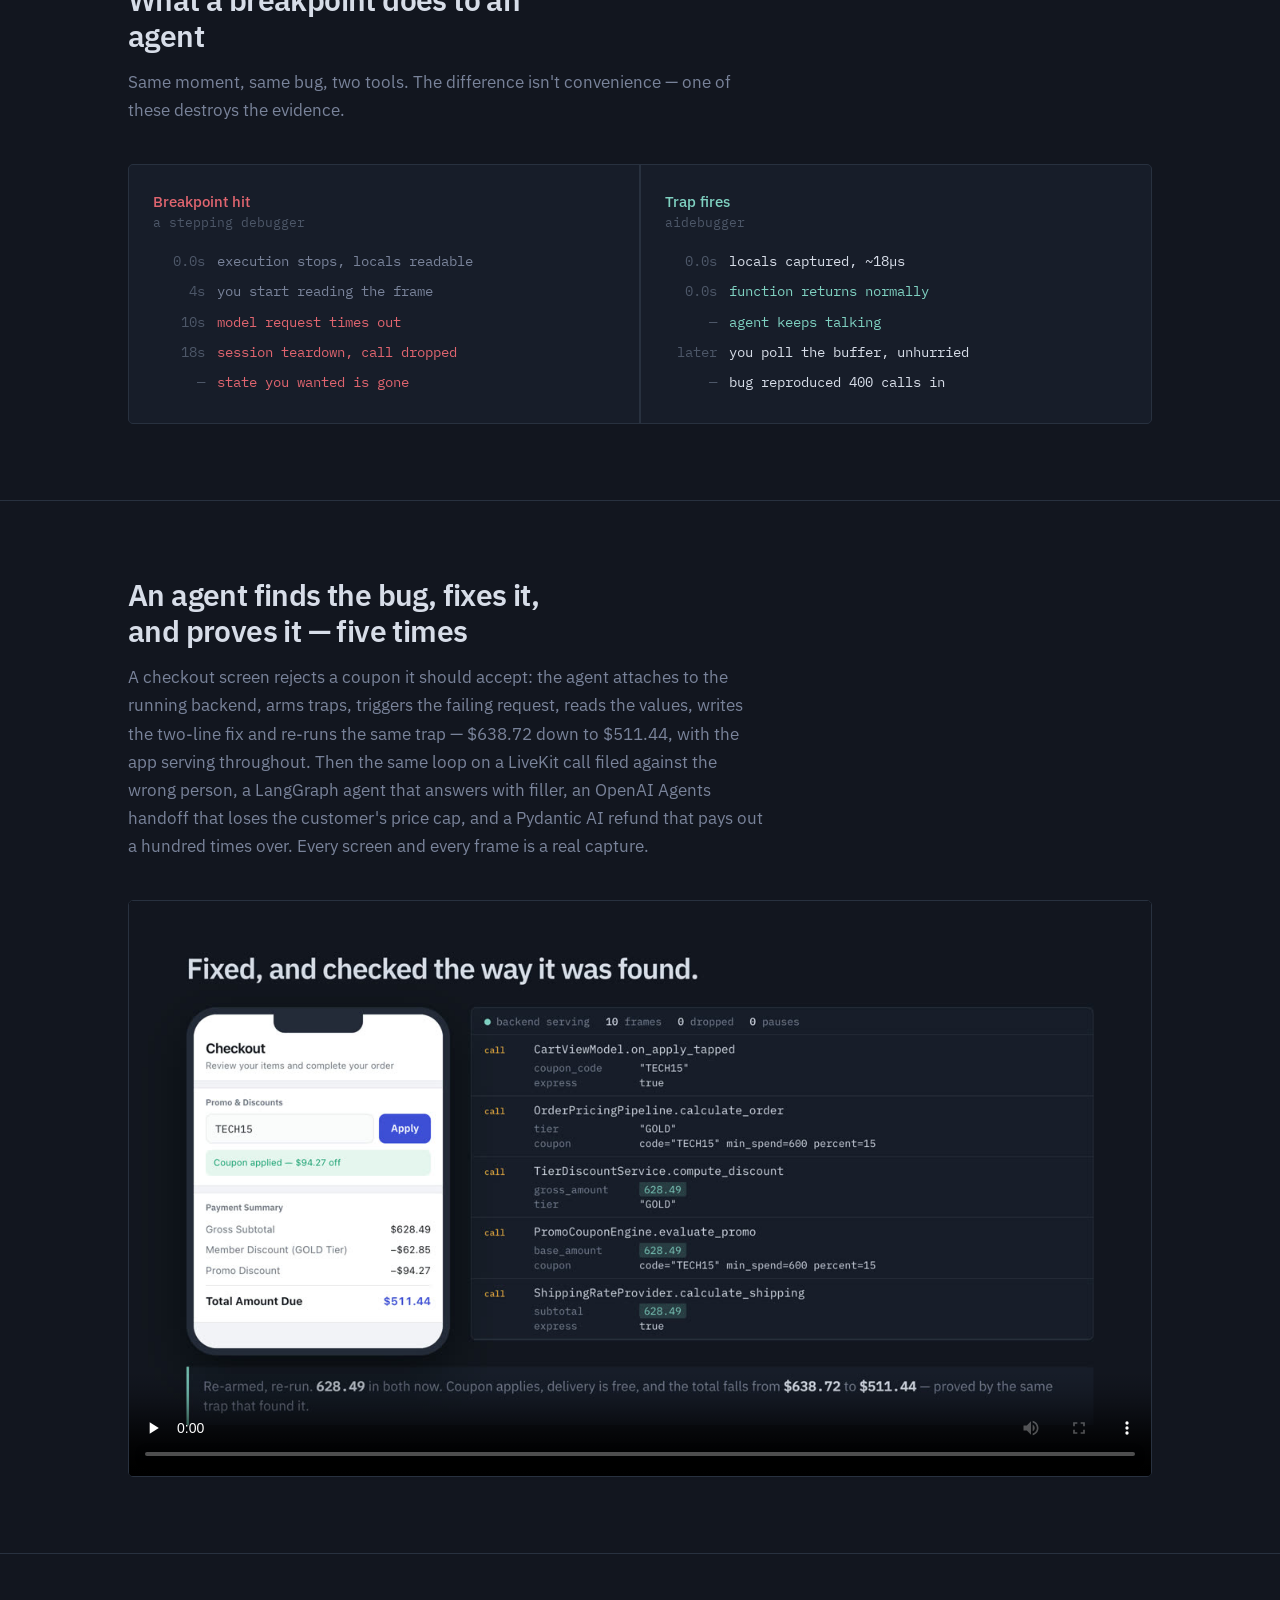
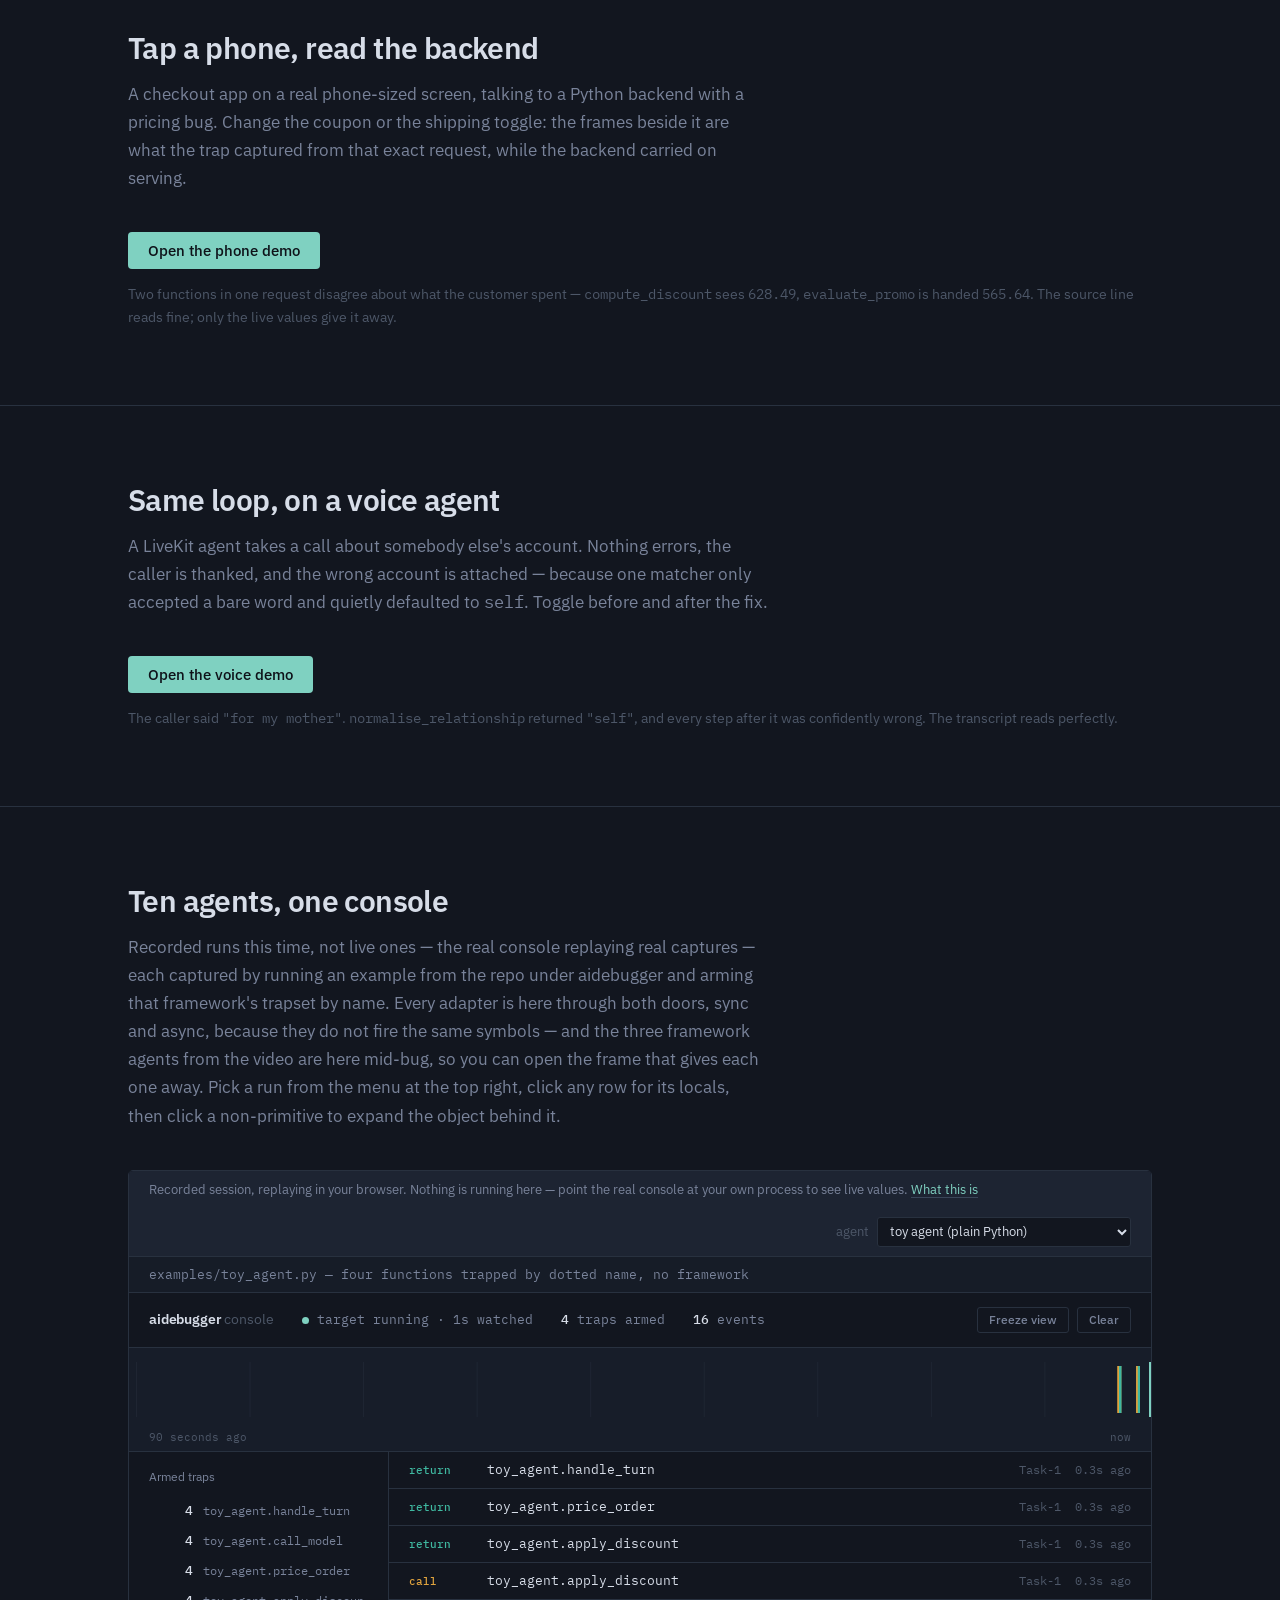
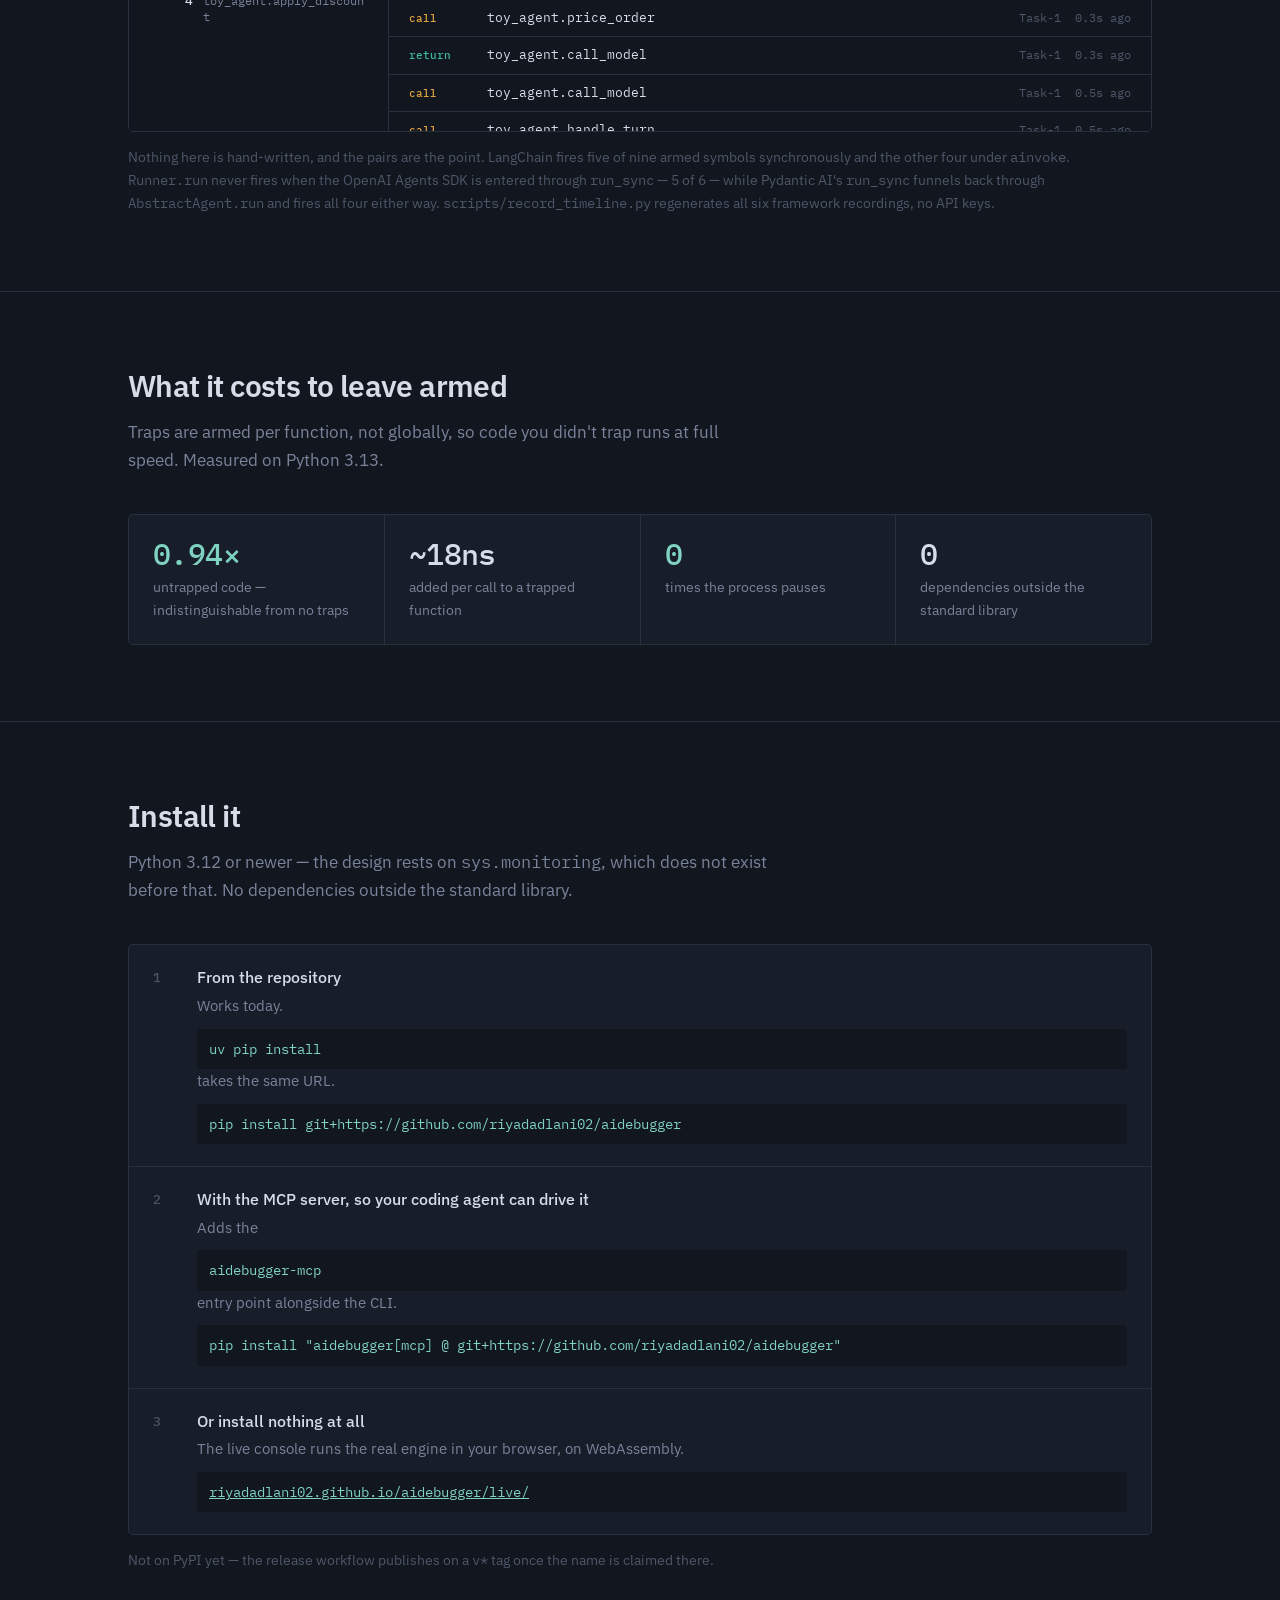
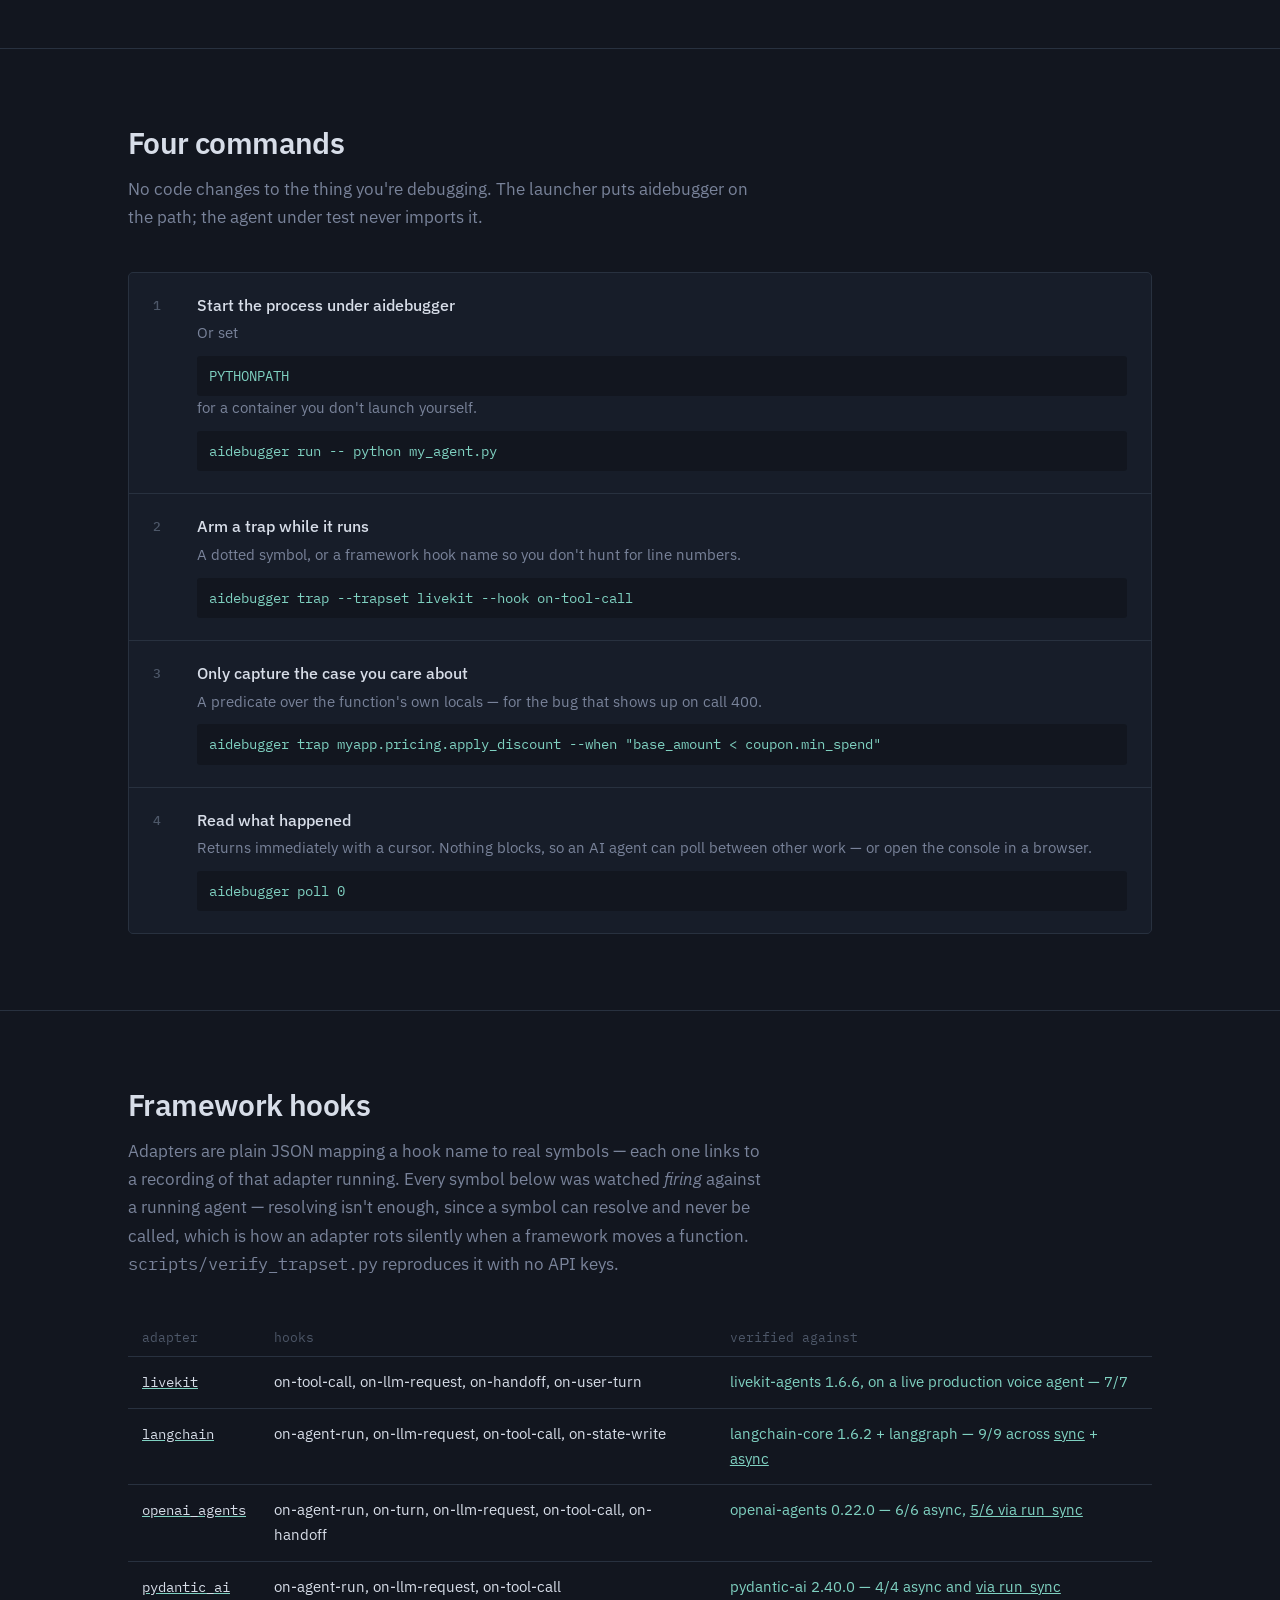
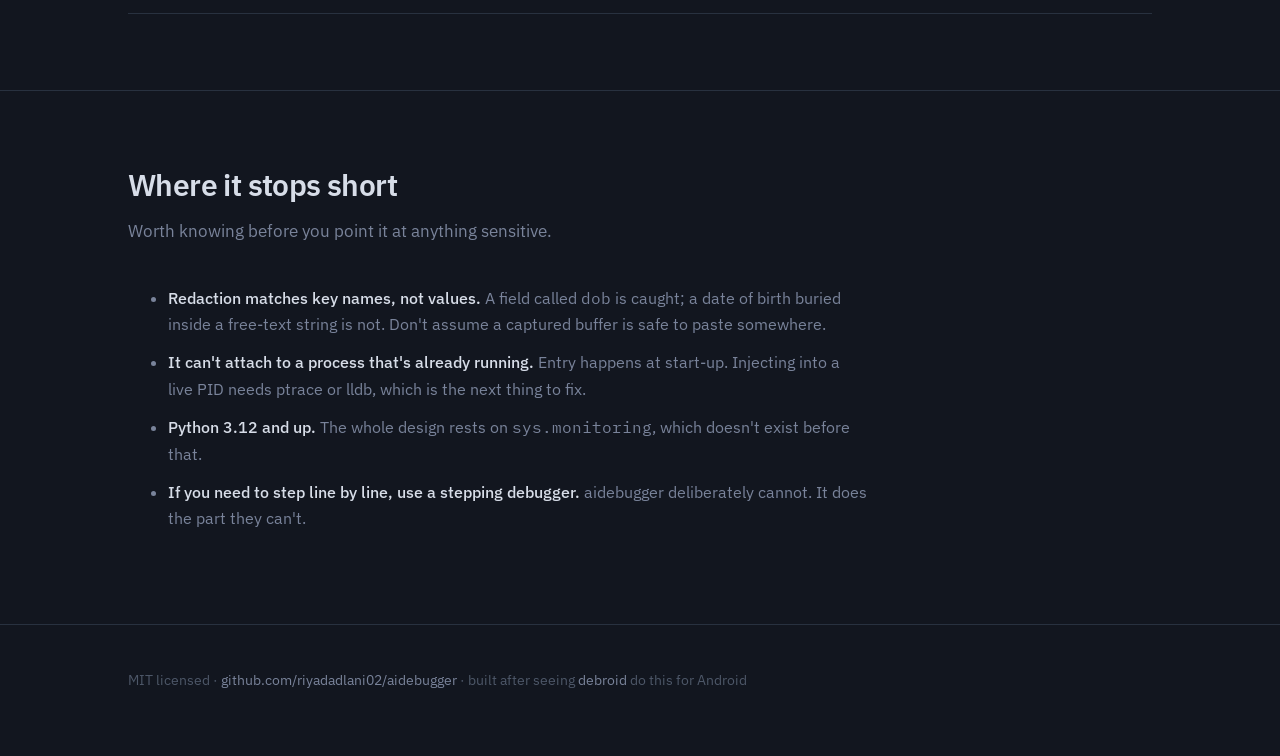
==== commit e779a5bc: "feat: add upload, AI repair, and verified Python runs" ====
--- a/docs/index.html
+++ b/docs/index.html
@@ -119,6 +119,7 @@
   <a href="#video">Video</a>
   <a href="#phone">Demos</a>
   <a href="#use">Use it</a>
+  <a href="debug/">Debug your code</a>
   <span class="sp"></span>
   <a href="https://github.com/riyadadlani02/aidebugger">GitHub</a>
 </div></nav>
@@ -130,11 +131,23 @@
      you were chasing is gone. <b>aidebugger traps capture and continue</b> — real values out of a
      live process that never pauses.</p>
   <div class="cta">
-    <a class="btn solid" href="live/">Run it in your browser</a>
+    <a class="btn solid" href="debug/">Upload &amp; debug your code</a>
+    <a class="btn ghost" href="live/">Open the live console</a>
     <a class="btn ghost" href="#video">Watch the demo</a>
     <a class="btn ghost" href="#install">Install it</a>
   </div>
 </div></header>
+
+<section id="debug"><div class="wrap">
+  <h2>Bring your own Python bug</h2>
+  <p class="sub">Upload a <code>.py</code> file or paste your code. Run it in your browser,
+    inspect the actual error and captured values, then use a connected AI model to propose
+    a repair. Every repair runs again; add your own checks to verify the behavior and
+    download the corrected file.</p>
+  <a class="btn solid" href="debug/">Open the debugging workspace</a>
+  <p class="demo-hint">Single-file Python scripts with the standard library. Running code
+    needs no AI connection; automatic repairs require the site's repair service.</p>
+</div></section>
 
 <section id="live"><div class="wrap">
   <h2>Run it, right here, on a real Python process</h2>
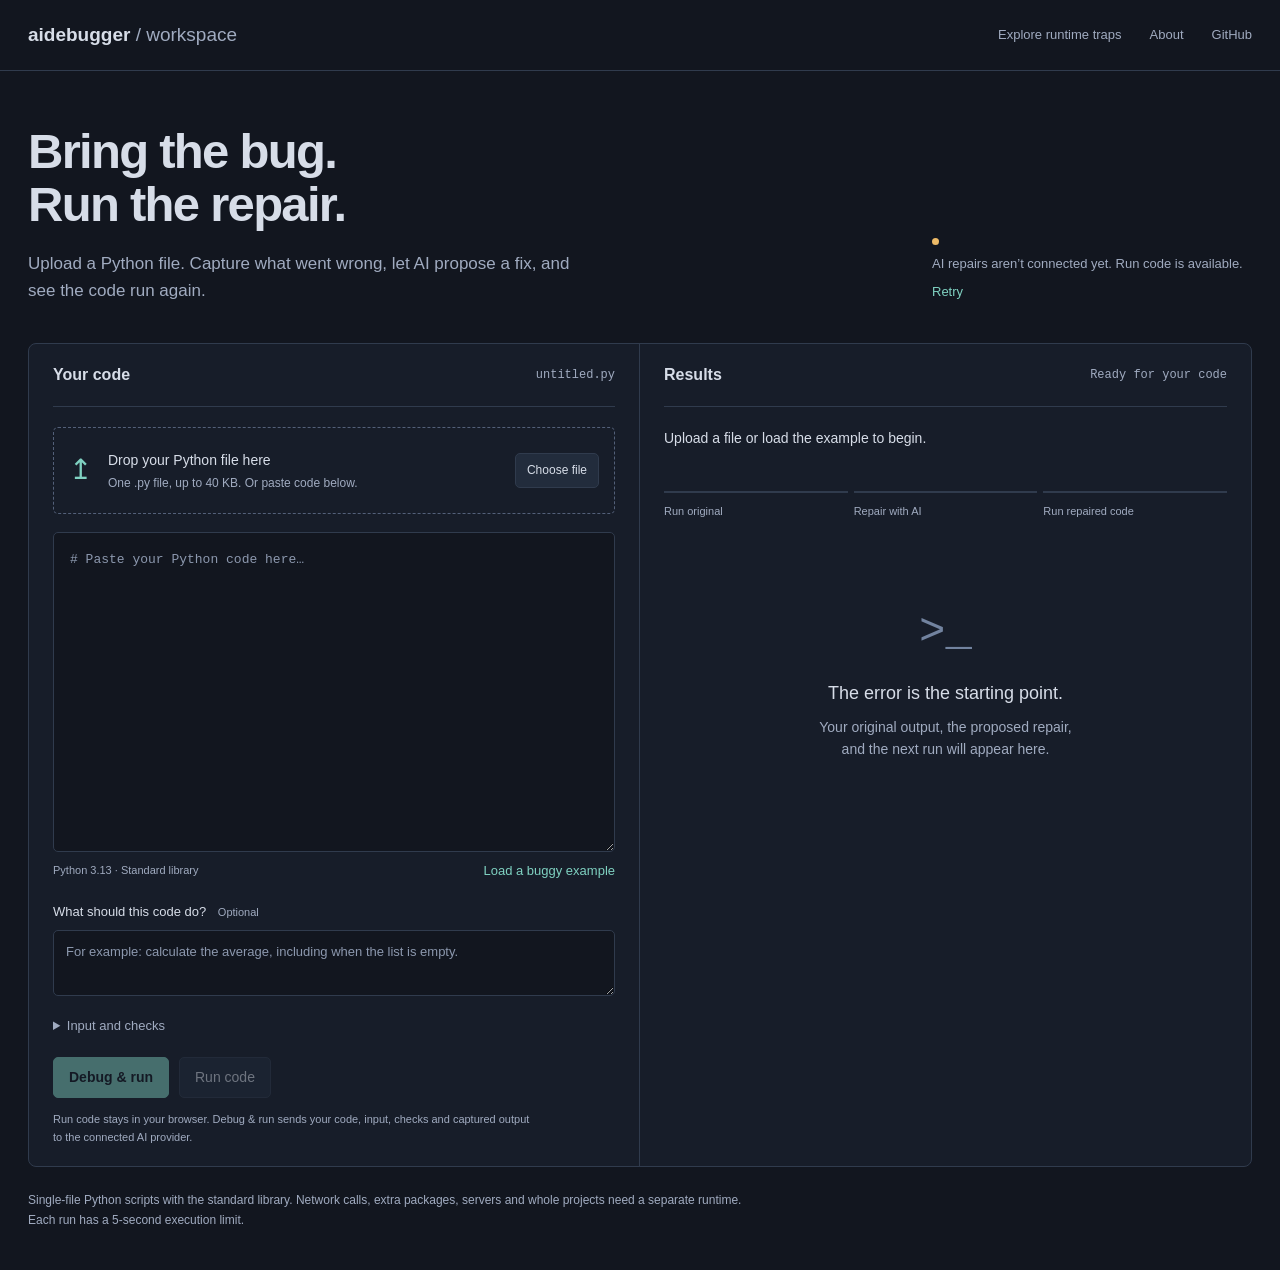
==== commit d5929fcb: "feat: show the debugging workspace on the homepage" ====
--- a/docs/index.html
+++ b/docs/index.html
@@ -1,376 +1,68 @@
 <!doctype html>
+<!-- Generated by scripts/build_workspace.py; edit docs/debug/index.html. -->
 <html lang="en">
-<meta charset="utf-8">
-<meta name="viewport" content="width=device-width,initial-scale=1">
-<title>aidebugger — read a running AI agent without stopping it</title>
-<meta name="description" content="Non-stopping runtime traps for live AI agent processes. Capture real values from a running agent without pausing it.">
-<link rel="preconnect" href="https://fonts.gstatic.com" crossorigin>
-<link href="https://fonts.googleapis.com/css2?family=IBM+Plex+Mono:wght@400;500&family=IBM+Plex+Sans:wght@400;500;600&display=swap" rel="stylesheet">
-<style>
-  :root{
-    --ink:#12161f; --ink2:#171d29; --line:#28313f; --text:#d7dde8;
-    --dim:#79839a; --faint:#4d5768; --live:#7fd1c1;
-    --call:#e0a33e; --return:#3fb8a0; --stop:#e0656f;
-    --sans:"IBM Plex Sans",ui-sans-serif,system-ui,-apple-system,"Segoe UI",sans-serif;
-    --mono:"IBM Plex Mono",ui-monospace,SFMono-Regular,Menlo,monospace;
-    --wrap:1080px;
-  }
-  *{box-sizing:border-box}
-  body{margin:0;background:var(--ink);color:var(--text);font:16px/1.65 var(--sans);
-       -webkit-font-smoothing:antialiased}
-  .wrap{max-width:var(--wrap);margin:0 auto;padding:0 28px}
-  a{color:var(--live)}
-  code,kbd{font-family:var(--mono)}
-
-  /* nav */
-  nav{border-bottom:1px solid var(--line)}
-  nav .wrap{display:flex;align-items:center;gap:26px;padding-top:16px;padding-bottom:16px}
-  .logo{font-weight:600;letter-spacing:-.01em;font-size:17px}
-  .logo em{font-style:normal;color:var(--faint);font-weight:400}
-  nav a{color:var(--dim);text-decoration:none;font-size:14px}
-  nav a:hover{color:var(--text)}
-  nav .sp{margin-left:auto}
-
-  /* hero */
-  .hero{padding:88px 0 64px;border-bottom:1px solid var(--line)}
-  h1{font:600 clamp(34px,5.4vw,58px)/1.08 var(--sans);letter-spacing:-.03em;margin:0;
-     max-width:19ch}
-  h1 .thin{color:var(--dim);font-weight:400}
-  .lede{margin:26px 0 0;max-width:60ch;font-size:19px;line-height:1.6;color:var(--dim)}
-  .lede b{color:var(--text);font-weight:500}
-  .cta{display:flex;gap:12px;margin-top:34px;flex-wrap:wrap}
-  .btn{display:inline-block;padding:11px 20px;border-radius:4px;text-decoration:none;
-       font:500 15px/1 var(--sans)}
-  .btn.solid{background:var(--live);color:#0e1219}
-  .btn.solid:hover{background:#96ded0}
-  .btn.ghost{border:1px solid var(--line);color:var(--text)}
-  .btn.ghost:hover{border-color:var(--faint)}
-
-  /* the split: what happens when you pause */
-  section{padding:76px 0;border-bottom:1px solid var(--line)}
-  h2{font:600 30px/1.2 var(--sans);letter-spacing:-.02em;margin:0 0 14px;max-width:26ch}
-  .sub{color:var(--dim);max-width:64ch;margin:0 0 40px;font-size:17px}
-  .split{display:grid;grid-template-columns:1fr 1fr;gap:2px;background:var(--line);
-         border:1px solid var(--line);border-radius:5px;overflow:hidden}
-  .pane{background:var(--ink2);padding:26px 24px}
-  .pane h3{margin:0 0 4px;font:500 15px/1.4 var(--sans)}
-  .pane .who{font:400 12.5px/1 var(--mono);color:var(--faint);margin-bottom:18px}
-  .pane.bad h3{color:var(--stop)} .pane.good h3{color:var(--live)}
-  .tl{list-style:none;margin:0;padding:0;font:400 13.5px/1.5 var(--mono)}
-  .tl li{display:grid;grid-template-columns:52px 1fr;gap:12px;padding:5px 0;color:var(--dim)}
-  .tl li span{color:var(--faint);text-align:right}
-  .tl li.hit{color:var(--text)}
-  .tl li.dead{color:var(--stop)}
-  .tl li.alive{color:var(--live)}
-
-  /* demo */
-  .demo-frame{border:1px solid var(--line);border-radius:5px;overflow:hidden;background:var(--ink2)}
-  .demo-frame iframe{display:block;width:100%;height:560px;border:0;background:var(--ink)}
-  .video-frame{border:1px solid var(--line);border-radius:5px;overflow:hidden;background:#000;
-               line-height:0}
-  .video-frame video{display:block;width:100%;height:auto}
-  .demo-hint{margin:14px 0 0;color:var(--faint);font-size:14px}
-
-  /* steps */
-  .steps{counter-reset:s;display:grid;gap:1px;background:var(--line);
-         border:1px solid var(--line);border-radius:5px;overflow:hidden}
-  .step{background:var(--ink2);padding:22px 24px;display:grid;
-        grid-template-columns:26px 1fr;gap:18px;align-items:start}
-  .step::before{counter-increment:s;content:counter(s);font:500 13px/1.7 var(--mono);
-                color:var(--faint)}
-  .step h3{margin:0 0 5px;font:500 15.5px/1.4 var(--sans)}
-  .step p{margin:0;color:var(--dim);font-size:15px}
-  .step code{display:block;margin-top:10px;color:var(--live);font-size:13.5px;
-             background:var(--ink);padding:9px 12px;border-radius:3px;overflow-x:auto}
-
-  /* numbers */
-  .figs{display:grid;grid-template-columns:repeat(auto-fit,minmax(190px,1fr));gap:1px;
-        background:var(--line);border:1px solid var(--line);border-radius:5px;overflow:hidden}
-  .fig{background:var(--ink2);padding:22px 24px}
-  .fig b{display:block;font:500 30px/1.1 var(--mono);letter-spacing:-.02em}
-  .fig span{color:var(--dim);font-size:14px;display:block;margin-top:6px}
-  .fig.ok b{color:var(--live)}
-
-  /* trapsets table */
-  table{width:100%;border-collapse:collapse;font-size:15px}
-  th,td{text-align:left;padding:13px 14px;border-bottom:1px solid var(--line);vertical-align:top}
-  th{color:var(--faint);font:500 12.5px/1 var(--mono);font-weight:400}
-  td code{font-size:13.5px;color:var(--text)}
-  .yes{color:var(--live)} .no{color:var(--call)}
-
-  .limits li{margin-bottom:12px;color:var(--dim);max-width:70ch}
-  .limits b{color:var(--text);font-weight:500}
-
-  footer{padding:44px 0 64px;color:var(--faint);font-size:14px}
-  footer a{color:var(--dim);text-decoration:none}
-  footer a:hover{color:var(--text)}
-
-  @media (max-width:760px){
-    .split{grid-template-columns:1fr}
-    .hero{padding:56px 0 44px}
-    .demo-frame iframe{height:460px}
-  }
-</style>
-
-<nav><div class="wrap">
-  <span class="logo">aidebugger <em>runtime traps</em></span>
-  <a href="live/">Run it live</a>
-  <a href="#pause">Why</a>
-  <a href="#video">Video</a>
-  <a href="#phone">Demos</a>
-  <a href="#use">Use it</a>
-  <a href="debug/">Debug your code</a>
-  <span class="sp"></span>
-  <a href="https://github.com/riyadadlani02/aidebugger">GitHub</a>
-</div></nav>
-
-<header class="hero"><div class="wrap">
-  <h1>Read a running AI agent <span class="thin">without stopping it.</span></h1>
-  <p class="lede">Debuggers answer questions by freezing the program. That works on a checkout
-     screen. Do it to an agent and the model request times out, the session drops, and the bug
-     you were chasing is gone. <b>aidebugger traps capture and continue</b> — real values out of a
-     live process that never pauses.</p>
-  <div class="cta">
-    <a class="btn solid" href="debug/">Upload &amp; debug your code</a>
-    <a class="btn ghost" href="live/">Open the live console</a>
-    <a class="btn ghost" href="#video">Watch the demo</a>
-    <a class="btn ghost" href="#install">Install it</a>
-  </div>
-</div></header>
-
-<section id="debug"><div class="wrap">
-  <h2>Bring your own Python bug</h2>
-  <p class="sub">Upload a <code>.py</code> file or paste your code. Run it in your browser,
-    inspect the actual error and captured values, then use a connected AI model to propose
-    a repair. Every repair runs again; add your own checks to verify the behavior and
-    download the corrected file.</p>
-  <a class="btn solid" href="debug/">Open the debugging workspace</a>
-  <p class="demo-hint">Single-file Python scripts with the standard library. Running code
-    needs no AI connection; automatic repairs require the site's repair service.</p>
-</div></section>
-
-<section id="live"><div class="wrap">
-  <h2>Run it, right here, on a real Python process</h2>
-  <p class="sub">Pyodide is CPython 3.13 compiled to WebAssembly, and <code>sys.monitoring</code>
-     came with it &mdash; so the engine that runs on your laptop runs unmodified in a browser tab.
-     Arm a trap on the checkout pricing code, apply the coupon, read the values that come back.
-     Nothing is recorded and nothing is served: the frames are captured microseconds earlier, in
-     your own tab.</p>
-  <a class="btn solid" href="live/">Open the live console</a>
-  <p class="demo-hint">Tick <b>apply the fix</b> and press apply again: the same armed trap
-     re-reads the repaired run, <code>base_amount</code> goes from <code>565.64</code> to
-     <code>628.49</code>, and the total falls from $638.72 to $511.44. That is the whole loop,
-     with no install and no server.</p>
-</div></section>
-
-<section id="pause"><div class="wrap">
-  <h2>What a breakpoint does to an agent</h2>
-  <p class="sub">Same moment, same bug, two tools. The difference isn't convenience — one of these
-     destroys the evidence.</p>
-  <div class="split">
-    <div class="pane bad">
-      <h3>Breakpoint hit</h3>
-      <div class="who">a stepping debugger</div>
-      <ul class="tl">
-        <li><span>0.0s</span>execution stops, locals readable</li>
-        <li><span>4s</span>you start reading the frame</li>
-        <li class="dead"><span>10s</span>model request times out</li>
-        <li class="dead"><span>18s</span>session teardown, call dropped</li>
-        <li class="dead"><span>—</span>state you wanted is gone</li>
-      </ul>
+<head>
+  <meta charset="utf-8">
+  <meta name="viewport" content="width=device-width,initial-scale=1">
+  <title>Debug your Python code · aidebugger</title>
+  <meta name="description" content="Upload Python code, capture the error, repair it with AI, and run the result.">
+  <link rel="stylesheet" href="debug/style.css">
+  <script src="debug/config.js"></script>
+  <script type="module" src="debug/app.js?v=homepage-1"></script>
+</head>
+<body>
+  <header class="topbar">
+    <a class="brand" href="./">aidebugger <span>/ workspace</span></a>
+    <a href="./live/">Explore runtime traps</a>
+    <a href="./about.html">About</a>
+    <a href="https://github.com/riyadadlani02/aidebugger">GitHub</a>
+  </header>
+  <main>
+    <div class="intro">
+      <div><h1>Bring the bug.<br>Run the repair.</h1>
+        <p>Upload a Python file. Capture what went wrong, let AI propose a fix, and see the code run again.</p></div>
+      <div class="connection"><span class="indicator" id="connection-dot"></span><span id="connection">Checking AI connection…</span><button class="text-button" id="reconnect">Retry</button></div>
     </div>
-    <div class="pane good">
-      <h3>Trap fires</h3>
-      <div class="who">aidebugger</div>
-      <ul class="tl">
-        <li class="hit"><span>0.0s</span>locals captured, ~18µs</li>
-        <li class="alive"><span>0.0s</span>function returns normally</li>
-        <li class="alive"><span>—</span>agent keeps talking</li>
-        <li class="hit"><span>later</span>you poll the buffer, unhurried</li>
-        <li class="hit"><span>—</span>bug reproduced 400 calls in</li>
-      </ul>
+    <div class="workspace">
+      <section class="source-panel" aria-label="Your code">
+        <div class="panel-heading"><h2>Your code</h2><span id="filename">untitled.py</span></div>
+        <div class="upload" id="dropzone">
+          <div class="upload-icon" aria-hidden="true">↥</div>
+          <div><strong>Drop your Python file here</strong><p>One .py file, up to 40 KB. Or paste code below.</p></div>
+          <label class="button secondary" for="file">Choose file</label>
+          <input type="file" id="file" accept=".py,text/x-python" class="file-input">
+        </div>
+        <label class="sr-only" for="source">Python source code</label>
+        <textarea id="source" class="code-editor" spellcheck="false" autocapitalize="off" autocomplete="off" placeholder="# Paste your Python code here…"></textarea>
+        <div class="editor-footer"><span>Python 3.13 · Standard library</span><button id="example" class="text-button">Load a buggy example</button></div>
+        <label class="field-label" for="goal">What should this code do? <span>Optional</span></label>
+        <textarea id="goal" class="small-input" maxlength="2000" placeholder="For example: calculate the average, including when the list is empty."></textarea>
+        <details class="inputs"><summary>Input and checks</summary>
+          <label class="field-label" for="stdin">Standard input <span>One input() answer per line</span></label>
+          <textarea id="stdin" class="small-input mono" maxlength="4000" spellcheck="false" placeholder="Answers your program reads from input()"></textarea>
+          <label class="field-label" for="checks">Checks to run after the script <span>AI cannot edit these</span></label>
+          <textarea id="checks" class="small-input mono" maxlength="8000" spellcheck="false" placeholder="assert average([2, 4]) == 3&#10;assert average([]) == 0"></textarea>
+        </details>
+        <div class="actions"><button id="debug" class="primary" disabled>Debug &amp; run</button><button id="run" class="secondary" disabled>Run code</button><button id="stop" class="danger" hidden>Stop</button></div>
+        <p class="privacy" id="privacy">Run code stays in your browser. Debug &amp; run sends your code, input, checks and captured output to the connected AI provider.</p>
+      </section>
+      <section class="results-panel" aria-label="Debugging results">
+        <div class="panel-heading"><h2>Results</h2><span class="status" id="status">Ready for your code</span></div>
+        <div id="message" role="status" aria-live="polite">Upload a file or load the example to begin.</div>
+        <ol id="progress" class="progress" aria-label="Debugging progress"><li>Run original</li><li>Repair with AI</li><li>Run repaired code</li></ol>
+        <div class="empty" id="empty"><div class="terminal-mark" aria-hidden="true">&gt;_</div><h3>The error is the starting point.</h3><p>Your original output, the proposed repair, and the next run will appear here.</p></div>
+        <div id="results" hidden>
+          <div id="runs"></div>
+          <section class="repair" id="repair" hidden>
+            <div class="result-heading"><h3>Proposed repair</h3><button id="download" class="text-button">Download .py</button></div>
+            <p id="explanation"></p>
+            <pre id="fixed-code" tabindex="0"></pre>
+            <button id="use-fix" class="secondary">Use in editor</button>
+          </section>
+        </div>
+      </section>
     </div>
-  </div>
-</div></section>
-
-<section id="video"><div class="wrap">
-  <h2>An agent finds the bug, fixes it, and proves it &mdash; five times</h2>
-  <p class="sub">A checkout screen rejects a coupon it should accept: the agent attaches to the
-     running backend, arms traps, triggers the failing request, reads the values, writes the
-     two-line fix and re-runs the same trap &mdash; $638.72 down to $511.44, with the app serving
-     throughout. Then the same loop on a LiveKit call filed against the wrong person, a LangGraph
-     agent that answers with filler, an OpenAI Agents handoff that loses the customer's price cap,
-     and a Pydantic AI refund that pays out a hundred times over. Every screen and every frame is
-     a real capture.</p>
-  <div class="video-frame">
-    <video controls preload="none" poster="aidebugger-demo-poster.jpg"
-           playsinline width="1920" height="1080">
-      <source src="aidebugger-demo.mp4" type="video/mp4">
-      Your browser can't play this video — <a href="aidebugger-demo.mp4">download it instead</a>.
-    </video>
-  </div>
-</div></section>
-
-<section id="phone"><div class="wrap">
-  <h2>Tap a phone, read the backend</h2>
-  <p class="sub">A checkout app on a real phone-sized screen, talking to a Python backend with a
-     pricing bug. Change the coupon or the shipping toggle: the frames beside it are what the trap
-     captured from that exact request, while the backend carried on serving.</p>
-  <a class="btn solid" href="demo-phone/">Open the phone demo</a>
-  <p class="demo-hint">Two functions in one request disagree about what the customer spent —
-     <code>compute_discount</code> sees <code>628.49</code>, <code>evaluate_promo</code> is handed
-     <code>565.64</code>. The source line reads fine; only the live values give it away.</p>
-</div></section>
-
-<section id="voice"><div class="wrap">
-  <h2>Same loop, on a voice agent</h2>
-  <p class="sub">A LiveKit agent takes a call about somebody else's account. Nothing errors, the
-     caller is thanked, and the wrong account is attached — because one matcher only accepted a
-     bare word and quietly defaulted to <code>self</code>. Toggle before and after the fix.</p>
-  <a class="btn solid" href="demo-voice/">Open the voice demo</a>
-  <p class="demo-hint">The caller said <code>"for my mother"</code>.
-     <code>normalise_relationship</code> returned <code>"self"</code>, and every step after it was
-     confidently wrong. The transcript reads perfectly.</p>
-</div></section>
-
-<section id="demo"><div class="wrap">
-  <h2>Ten agents, one console</h2>
-  <p class="sub">Recorded runs this time, not live ones &mdash; the real console replaying real captures &mdash; each captured by running an
-     example from the repo under aidebugger and arming that framework's trapset by name. Every adapter
-     is here through both doors, sync and async, because they do not fire the same symbols &mdash;
-     and the three framework agents from the video are here mid-bug, so you can open the frame that
-     gives each one away. Pick a run from the menu at the top right, click any row for its locals,
-     then click a non-primitive to expand the object behind it.</p>
-  <div class="demo-frame"><iframe src="demo/" title="aidebugger console replaying a recorded session"
-       loading="lazy"></iframe></div>
-  <p class="demo-hint">Nothing here is hand-written, and the pairs are the point. LangChain fires
-     five of nine armed symbols synchronously and the other four under <code>ainvoke</code>.
-     <code>Runner.run</code> never fires when the OpenAI Agents SDK is entered through
-     <code>run_sync</code> &mdash; 5 of 6 &mdash; while Pydantic AI's <code>run_sync</code> funnels
-     back through <code>AbstractAgent.run</code> and fires all four either way.
-     <code>scripts/record_timeline.py</code> regenerates all six framework recordings, no API
-     keys.</p>
-</div></section>
-
-<section><div class="wrap">
-  <h2>What it costs to leave armed</h2>
-  <p class="sub">Traps are armed per function, not globally, so code you didn't trap runs at full
-     speed. Measured on Python 3.13.</p>
-  <div class="figs">
-    <div class="fig ok"><b>0.94×</b><span>untrapped code — indistinguishable from no traps</span></div>
-    <div class="fig"><b>~18ns</b><span>added per call to a trapped function</span></div>
-    <div class="fig ok"><b>0</b><span>times the process pauses</span></div>
-    <div class="fig"><b>0</b><span>dependencies outside the standard library</span></div>
-  </div>
-</div></section>
-
-<section id="install"><div class="wrap">
-  <h2>Install it</h2>
-  <p class="sub">Python 3.12 or newer &mdash; the design rests on <code>sys.monitoring</code>,
-     which does not exist before that. No dependencies outside the standard library.</p>
-  <div class="steps">
-    <div class="step"><div>
-      <h3>From the repository</h3>
-      <p>Works today. <code>uv pip install</code> takes the same URL.</p>
-      <code>pip install git+https://github.com/riyadadlani02/aidebugger</code>
-    </div></div>
-    <div class="step"><div>
-      <h3>With the MCP server, so your coding agent can drive it</h3>
-      <p>Adds the <code>aidebugger-mcp</code> entry point alongside the CLI.</p>
-      <code>pip install "aidebugger[mcp] @ git+https://github.com/riyadadlani02/aidebugger"</code>
-    </div></div>
-    <div class="step"><div>
-      <h3>Or install nothing at all</h3>
-      <p>The live console runs the real engine in your browser, on WebAssembly.</p>
-      <code><a href="live/" style="color:inherit">riyadadlani02.github.io/aidebugger/live/</a></code>
-    </div></div>
-  </div>
-  <p class="demo-hint">Not on PyPI yet &mdash; the release workflow publishes on a
-     <code>v*</code> tag once the name is claimed there.</p>
-</div></section>
-
-<section id="use"><div class="wrap">
-  <h2>Four commands</h2>
-  <p class="sub">No code changes to the thing you're debugging. The launcher puts aidebugger on the
-     path; the agent under test never imports it.</p>
-  <div class="steps">
-    <div class="step"><div>
-      <h3>Start the process under aidebugger</h3>
-      <p>Or set <code>PYTHONPATH</code> for a container you don't launch yourself.</p>
-      <code>aidebugger run -- python my_agent.py</code>
-    </div></div>
-    <div class="step"><div>
-      <h3>Arm a trap while it runs</h3>
-      <p>A dotted symbol, or a framework hook name so you don't hunt for line numbers.</p>
-      <code>aidebugger trap --trapset livekit --hook on-tool-call</code>
-    </div></div>
-    <div class="step"><div>
-      <h3>Only capture the case you care about</h3>
-      <p>A predicate over the function's own locals — for the bug that shows up on call 400.</p>
-      <code>aidebugger trap myapp.pricing.apply_discount --when "base_amount &lt; coupon.min_spend"</code>
-    </div></div>
-    <div class="step"><div>
-      <h3>Read what happened</h3>
-      <p>Returns immediately with a cursor. Nothing blocks, so an AI agent can poll between
-         other work — or open the console in a browser.</p>
-      <code>aidebugger poll 0</code>
-    </div></div>
-  </div>
-</div></section>
-
-<section><div class="wrap">
-  <h2>Framework hooks</h2>
-  <p class="sub">Adapters are plain JSON mapping a hook name to real symbols &mdash; each one links
-     to a recording of that adapter running. Every symbol below was watched <em>firing</em> against
-     a running agent — resolving isn't enough, since a symbol
-     can resolve and never be called, which is how an adapter rots silently when a framework moves
-     a function. <code>scripts/verify_trapset.py</code> reproduces it with no API keys.</p>
-  <table>
-    <tr><th>adapter</th><th>hooks</th><th>verified against</th></tr>
-    <tr>
-      <td><a href="demo-voice/"><code>livekit</code></a></td>
-      <td>on-tool-call, on-llm-request, on-handoff, on-user-turn</td>
-      <td class="yes">livekit-agents 1.6.6, on a live production voice agent — 7/7</td>
-    </tr>
-    <tr>
-      <td><a href="demo/?ds=langchain"><code>langchain</code></a></td>
-      <td>on-agent-run, on-llm-request, on-tool-call, on-state-write</td>
-      <td class="yes">langchain-core 1.6.2 + langgraph — 9/9 across
-        <a href="demo/?ds=langchain">sync</a> + <a href="demo/?ds=langchain_async">async</a></td>
-    </tr>
-    <tr>
-      <td><a href="demo/?ds=openai_agents"><code>openai_agents</code></a></td>
-      <td>on-agent-run, on-turn, on-llm-request, on-tool-call, on-handoff</td>
-      <td class="yes">openai-agents 0.22.0 — 6/6 async,
-        <a href="demo/?ds=openai_agents_sync">5/6 via run_sync</a></td>
-    </tr>
-    <tr>
-      <td><a href="demo/?ds=pydantic_ai"><code>pydantic_ai</code></a></td>
-      <td>on-agent-run, on-llm-request, on-tool-call</td>
-      <td class="yes">pydantic-ai 2.40.0 — 4/4 async and
-        <a href="demo/?ds=pydantic_ai_sync">via run_sync</a></td>
-    </tr>
-  </table>
-</div></section>
-
-<section><div class="wrap">
-  <h2>Where it stops short</h2>
-  <p class="sub">Worth knowing before you point it at anything sensitive.</p>
-  <ul class="limits">
-    <li><b>Redaction matches key names, not values.</b> A field called <code>dob</code> is caught;
-      a date of birth buried inside a free-text string is not. Don't assume a captured buffer is
-      safe to paste somewhere.</li>
-    <li><b>It can't attach to a process that's already running.</b> Entry happens at start-up.
-      Injecting into a live PID needs ptrace or lldb, which is the next thing to fix.</li>
-    <li><b>Python 3.12 and up.</b> The whole design rests on <code>sys.monitoring</code>, which
-      doesn't exist before that.</li>
-    <li><b>If you need to step line by line, use a stepping debugger.</b> aidebugger deliberately
-      cannot. It does the part they can't.</li>
-  </ul>
-</div></section>
-
-<footer><div class="wrap">
-  MIT licensed · <a href="https://github.com/riyadadlani02/aidebugger">github.com/riyadadlani02/aidebugger</a>
-  · built after seeing <a href="https://github.com/PatilShreyas/debroid">debroid</a> do this for Android
-</div></footer>
+    <footer>Single-file Python scripts with the standard library. Network calls, extra packages, servers and whole projects need a separate runtime. Each run has a 5-second execution limit.</footer>
+  </main>
+</body>
 </html>
--- a/docs/debug/style.css
+++ b/docs/debug/style.css
@@ -0,0 +1,4 @@
+:root{color-scheme:dark;--ink:#12161f;--panel:#171d29;--line:#303b4d;--text:#d7dde8;--dim:#a0abc0;--live:#7fd1c1;--error:#ff929c;--amber:#edba67;--sans:"IBM Plex Sans",-apple-system,BlinkMacSystemFont,"Segoe UI",sans-serif;--mono:"IBM Plex Mono",ui-monospace,SFMono-Regular,Consolas,monospace}
+*{box-sizing:border-box}body{margin:0;background:var(--ink);color:var(--text);font:15px/1.6 var(--sans)}a{color:var(--live);text-decoration:none}a:hover{text-decoration:underline}button,.button{font:500 14px/1.4 var(--sans);border:1px solid var(--line);border-radius:5px;padding:10px 15px;cursor:pointer;display:inline-block;text-decoration:none;background:transparent;color:var(--text)}button:hover,.button:hover{border-color:var(--live);text-decoration:none}button:disabled{opacity:.45;cursor:not-allowed}button:focus-visible,a:focus-visible,summary:focus-visible,textarea:focus-visible,.upload:focus-within{outline:2px solid var(--live);outline-offset:4px}textarea:focus-visible{outline-offset:0}button.primary{background:var(--live);color:var(--ink);border-color:var(--live);font-weight:600}.secondary{background:#222c3c}button.danger{color:var(--error);border-color:var(--error)}.text-button{padding:0;border:0;color:var(--live);font-size:13px}.text-button:hover{text-decoration:underline}[hidden]{display:none!important}.topbar{display:flex;align-items:center;gap:28px;padding:20px max(28px,calc((100vw - 1360px)/2));border-bottom:1px solid var(--line)}.brand{color:var(--text);font-size:19px;font-weight:650;margin-right:auto}.brand span{font-weight:400;color:var(--dim)}.topbar>a:not(.brand){font-size:13px;color:var(--dim)}main{max-width:1416px;padding:0 28px;margin:auto}.intro{display:flex;gap:35px;align-items:flex-end;justify-content:space-between;padding:54px 0 38px}.intro h1{font-size:clamp(32px,4vw,49px);line-height:1.08;letter-spacing:-.035em;margin:0 0 19px;font-weight:600}.intro p{font-size:17px;color:var(--dim);max-width:58ch;margin:0}.connection{display:flex;gap:9px;align-items:center;flex-wrap:wrap;max-width:320px;padding-bottom:3px;color:var(--dim);font-size:13px}.indicator{width:7px;height:7px;border-radius:50%;background:var(--amber);flex-shrink:0}.indicator.connected{background:var(--live)}.workspace{display:grid;grid-template-columns:minmax(0,1fr) minmax(0,1fr);border:1px solid var(--line);border-radius:8px;overflow:hidden;background:var(--panel)}.source-panel{border-right:1px solid var(--line);padding:0 24px 20px}.results-panel{padding:0 24px 24px;min-width:0}.panel-heading{display:flex;align-items:center;gap:16px;justify-content:space-between;min-height:63px;border-bottom:1px solid var(--line);margin-bottom:20px}.panel-heading h2{font-size:16px;font-weight:600;margin:0}.panel-heading>span{color:var(--dim);font:12px var(--mono);overflow-wrap:anywhere;text-align:right}.upload{display:flex;gap:16px;align-items:center;border:1px dashed #536079;border-radius:5px;padding:20px 15px;margin-bottom:18px;position:relative}.upload.dragging{background:#233b3d;border-color:var(--live)}.upload-icon{color:var(--live);font-size:28px}.upload strong{font-size:14px;font-weight:500}.upload p{font-size:12px;color:var(--dim);margin:2px 0 0}.upload .button{white-space:nowrap;font-size:12px;margin-left:auto;padding:8px 11px}.file-input{position:absolute;width:1px;height:1px;opacity:0}.code-editor{width:100%;height:320px;resize:vertical;min-height:160px;tab-size:4;padding:16px;font:13px/1.75 var(--mono);background:var(--ink);border:1px solid var(--line);border-radius:5px;color:var(--text);display:block;white-space:pre;overflow-wrap:normal}.code-editor::placeholder,textarea::placeholder{color:#8c98ae}.editor-footer{display:flex;gap:12px;justify-content:space-between;align-items:center;margin:10px 0 22px;font-size:11px;color:var(--dim)}.field-label{display:block;font-size:13px;margin:13px 0 7px}.field-label span{color:var(--dim);font-size:11px;margin-left:8px}.small-input{width:100%;min-height:66px;resize:vertical;padding:11px 12px;border:1px solid var(--line);border-radius:5px;background:var(--ink);color:var(--text);font:13px/1.6 var(--sans)}.mono{font-family:var(--mono)}.inputs{margin:13px 0 20px;font-size:13px}.inputs summary{cursor:pointer;color:var(--dim)}.actions{display:flex;gap:10px;margin-top:20px;flex-wrap:wrap}.privacy{font-size:11px;line-height:1.6;color:var(--dim);margin:13px 0 0;max-width:78ch}#message{font-size:14px;min-height:44px;margin-bottom:20px;overflow-wrap:anywhere}.progress{list-style:none;display:flex;gap:6px;padding:0;margin:0 0 25px;font-size:11px;color:var(--dim)}.progress li{flex:1;padding-top:10px;border-top:2px solid var(--line)}.progress li.active{color:var(--live);border-color:var(--live)}.empty{padding:62px 18px;text-align:center;color:var(--dim)}.terminal-mark{font:44px var(--mono);color:#72839f}.empty h3{font-size:18px;font-weight:500;color:var(--text);margin:22px 0 8px}.empty p{font-size:14px;max-width:34ch;margin:0 auto}.run-result{margin:0 0 20px;border:1px solid var(--line);border-radius:5px;overflow:hidden}.result-heading{display:flex;gap:14px;align-items:center;justify-content:space-between}.run-result .result-heading{background:#202938;padding:10px 13px}.result-heading h3{font-size:13px;font-weight:500;margin:0}.badge{font:11px var(--mono);color:var(--error)}.badge.ok{color:var(--live)}pre{font:12px/1.65 var(--mono);white-space:pre-wrap;overflow-wrap:anywhere;margin:0;max-height:330px;overflow:auto;padding:15px;background:var(--ink)}pre.error{color:#ffa8b0}.run-result details{border-top:1px solid var(--line)}.run-result summary{font-size:12px;color:var(--dim);padding:10px 13px;cursor:pointer}.repair{padding-top:6px}.repair>p{font-size:14px;overflow-wrap:anywhere;color:var(--dim)}.repair>pre{border:1px solid var(--line);border-radius:5px;margin-bottom:13px;max-height:450px}.status.ok{color:var(--live)}.status.error{color:var(--error)}footer{font-size:12px;color:var(--dim);max-width:110ch;margin:24px 0 40px}.sr-only{position:absolute;width:1px;height:1px;margin:-1px;padding:0;overflow:hidden;clip:rect(0,0,0,0);white-space:nowrap;border:0}
+@media(max-width:960px){.intro{align-items:flex-start;flex-direction:column;gap:22px}.connection{max-width:none}.workspace{grid-template-columns:1fr}.source-panel{border-right:0;border-bottom:1px solid var(--line)}.empty{padding:35px 12px}.code-editor{height:290px}}
+@media(max-width:540px){main{padding:0 14px}.topbar{padding:16px;gap:15px}.topbar>a:nth-child(2){display:none}.brand{font-size:17px}.intro{padding:34px 4px 28px}.intro p{font-size:15px}.source-panel,.results-panel{padding-left:15px;padding-right:15px}.upload{flex-wrap:wrap;gap:10px}.upload-icon{display:none}.upload .button{margin-left:0}.editor-footer{align-items:flex-start;flex-direction:column;gap:7px}.field-label span{display:block;margin-left:0}.panel-heading{gap:8px}.panel-heading>span{font-size:10px}.progress{font-size:10px}}
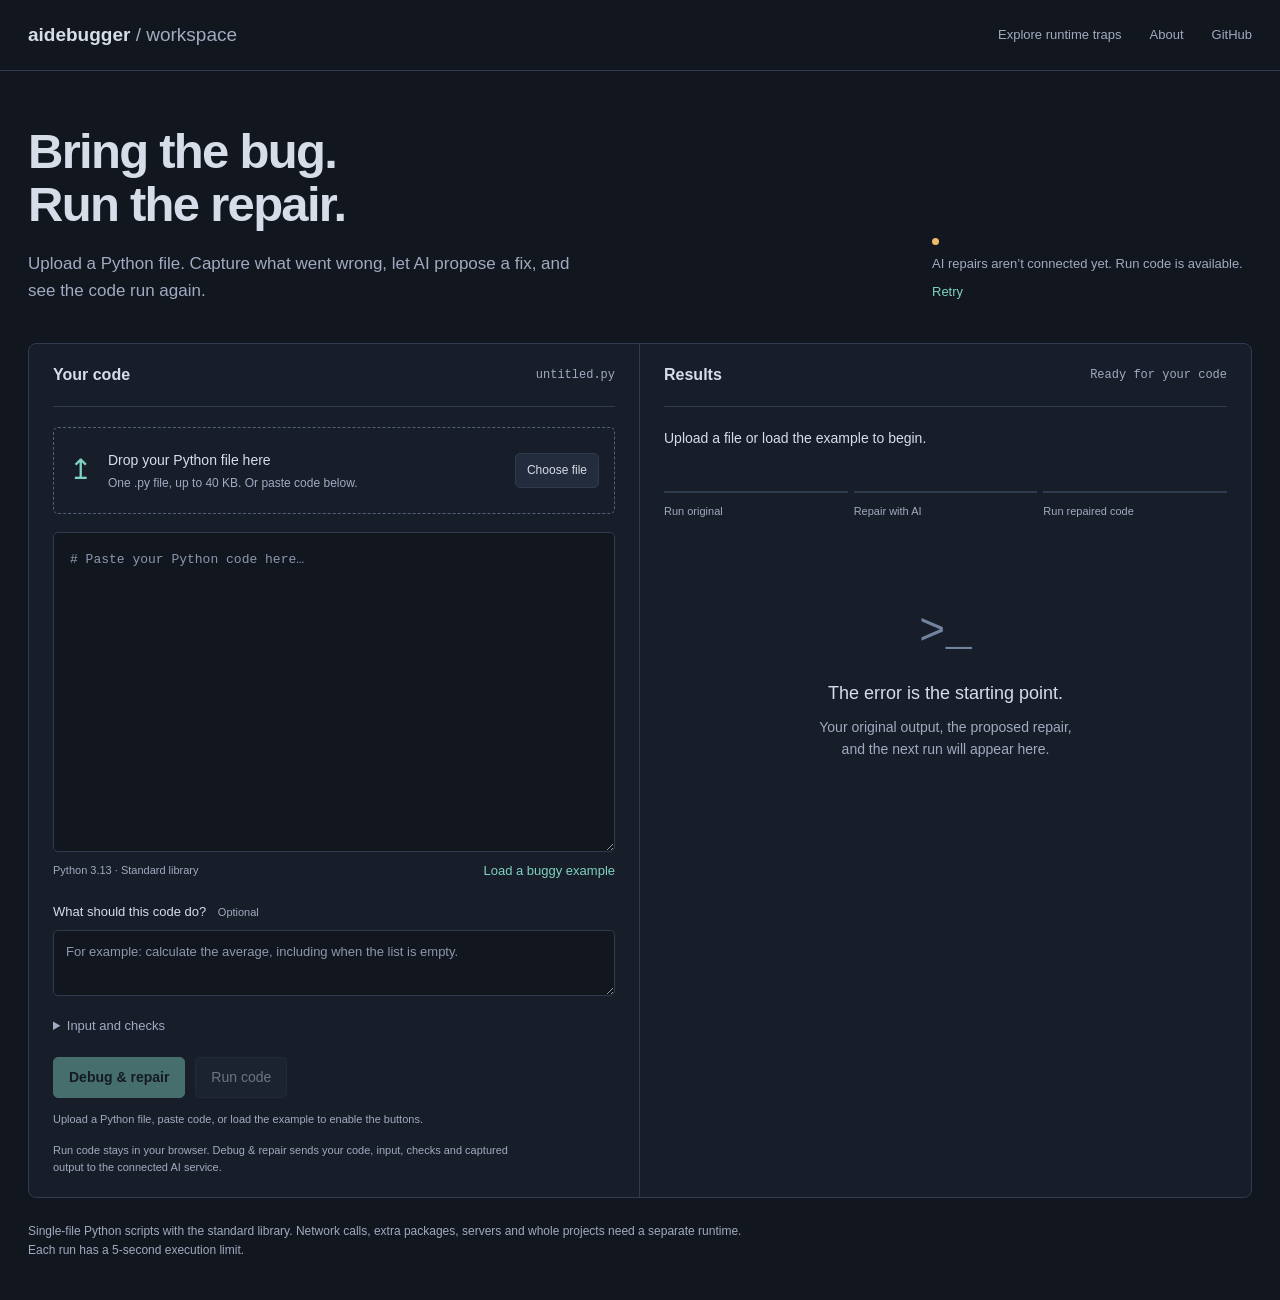
==== commit b408c2b3: "feat: connect public debugging workspace to hosted Claude" ====
--- a/docs/index.html
+++ b/docs/index.html
@@ -7,8 +7,8 @@
   <title>Debug your Python code · aidebugger</title>
   <meta name="description" content="Upload Python code, capture the error, repair it with AI, and run the result.">
   <link rel="stylesheet" href="debug/style.css">
-  <script src="debug/config.js"></script>
-  <script type="module" src="debug/app.js?v=homepage-1"></script>
+  <script src="debug/config.js?v=cloud-ai-1"></script>
+  <script type="module" src="debug/app.js?v=cloud-ai-1"></script>
 </head>
 <body>
   <header class="topbar">
@@ -43,8 +43,9 @@
           <label class="field-label" for="checks">Checks to run after the script <span>AI cannot edit these</span></label>
           <textarea id="checks" class="small-input mono" maxlength="8000" spellcheck="false" placeholder="assert average([2, 4]) == 3&#10;assert average([]) == 0"></textarea>
         </details>
-        <div class="actions"><button id="debug" class="primary" disabled>Debug &amp; run</button><button id="run" class="secondary" disabled>Run code</button><button id="stop" class="danger" hidden>Stop</button></div>
-        <p class="privacy" id="privacy">Run code stays in your browser. Debug &amp; run sends your code, input, checks and captured output to the connected AI provider.</p>
+        <div class="actions"><button id="debug" class="primary" disabled aria-describedby="action-hint">Debug &amp; repair</button><button id="run" class="secondary" disabled>Run code</button><button id="stop" class="danger" hidden>Stop</button></div>
+        <p class="privacy" id="action-hint" role="status">Upload a Python file or paste code to enable the buttons.</p>
+        <p class="privacy" id="privacy">Run code stays in your browser. Debug &amp; repair sends your code, input, checks and captured output to the connected AI service.</p>
       </section>
       <section class="results-panel" aria-label="Debugging results">
         <div class="panel-heading"><h2>Results</h2><span class="status" id="status">Ready for your code</span></div>
